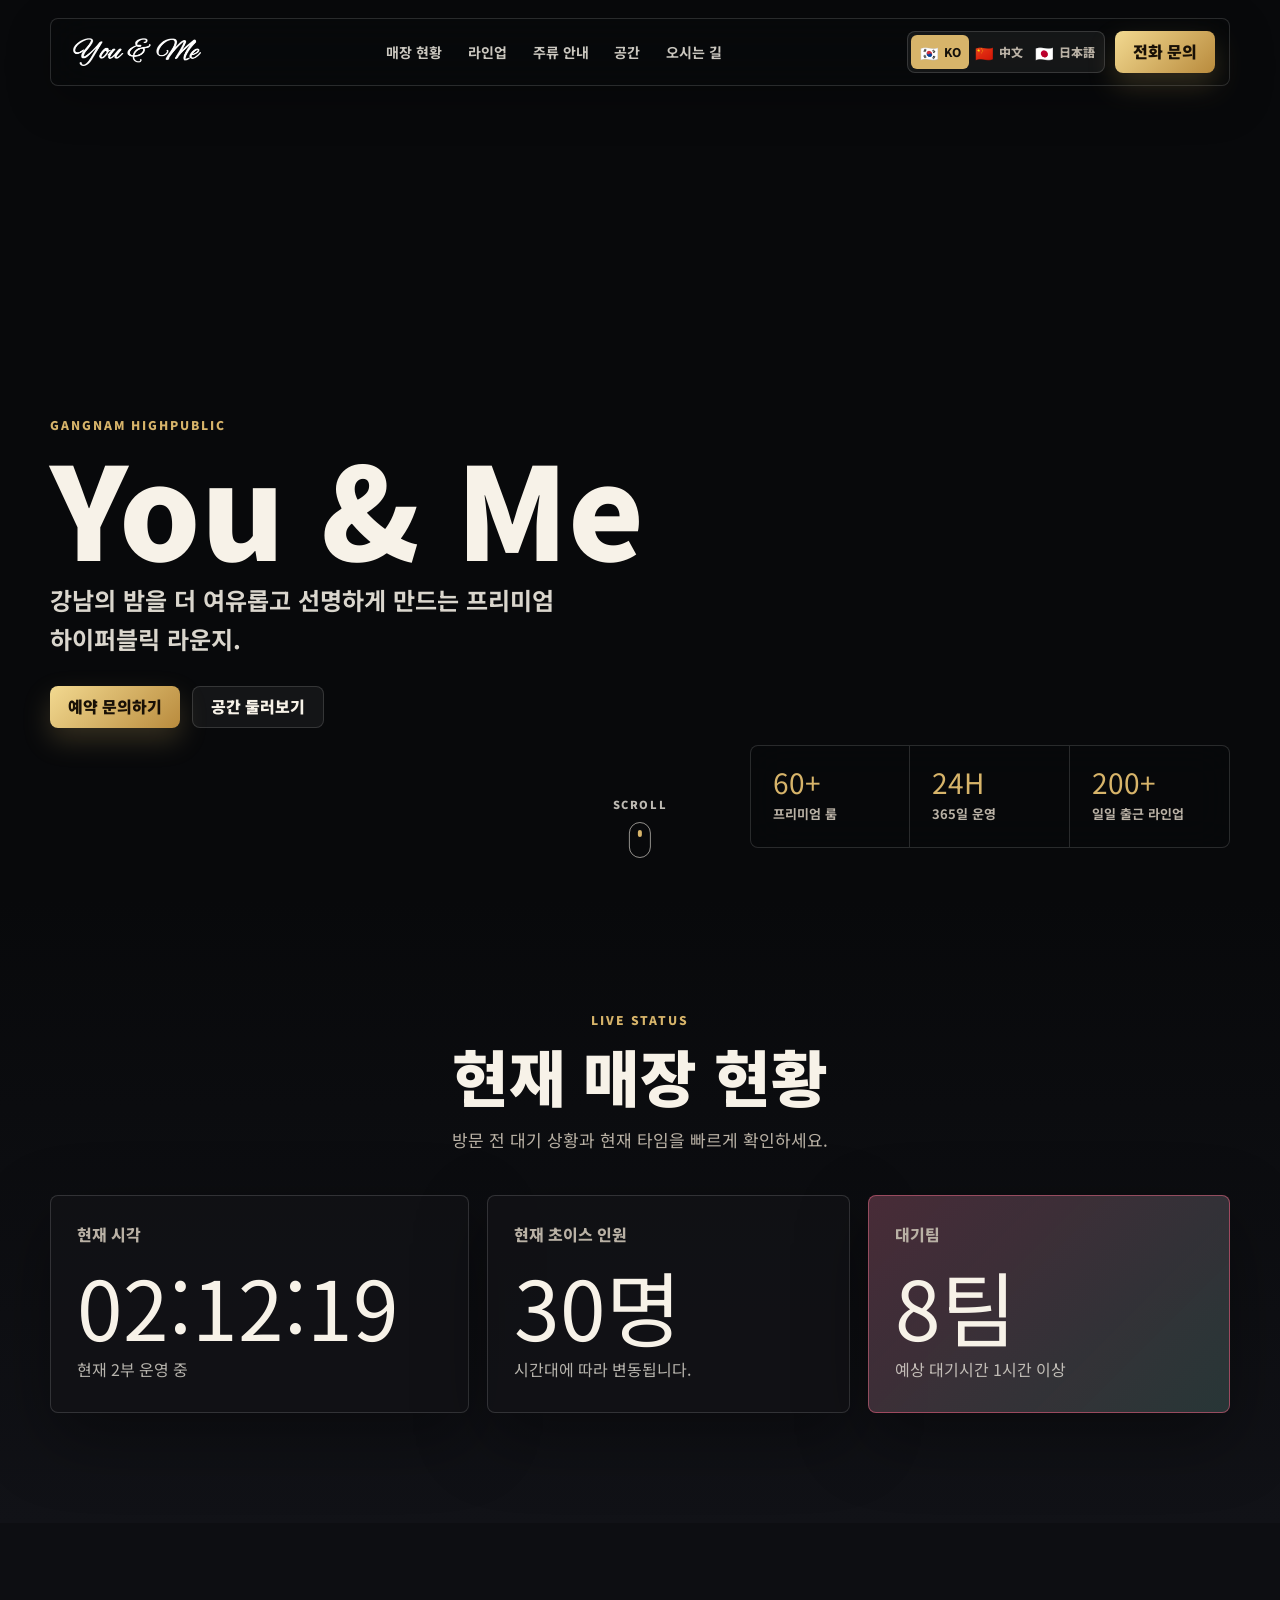
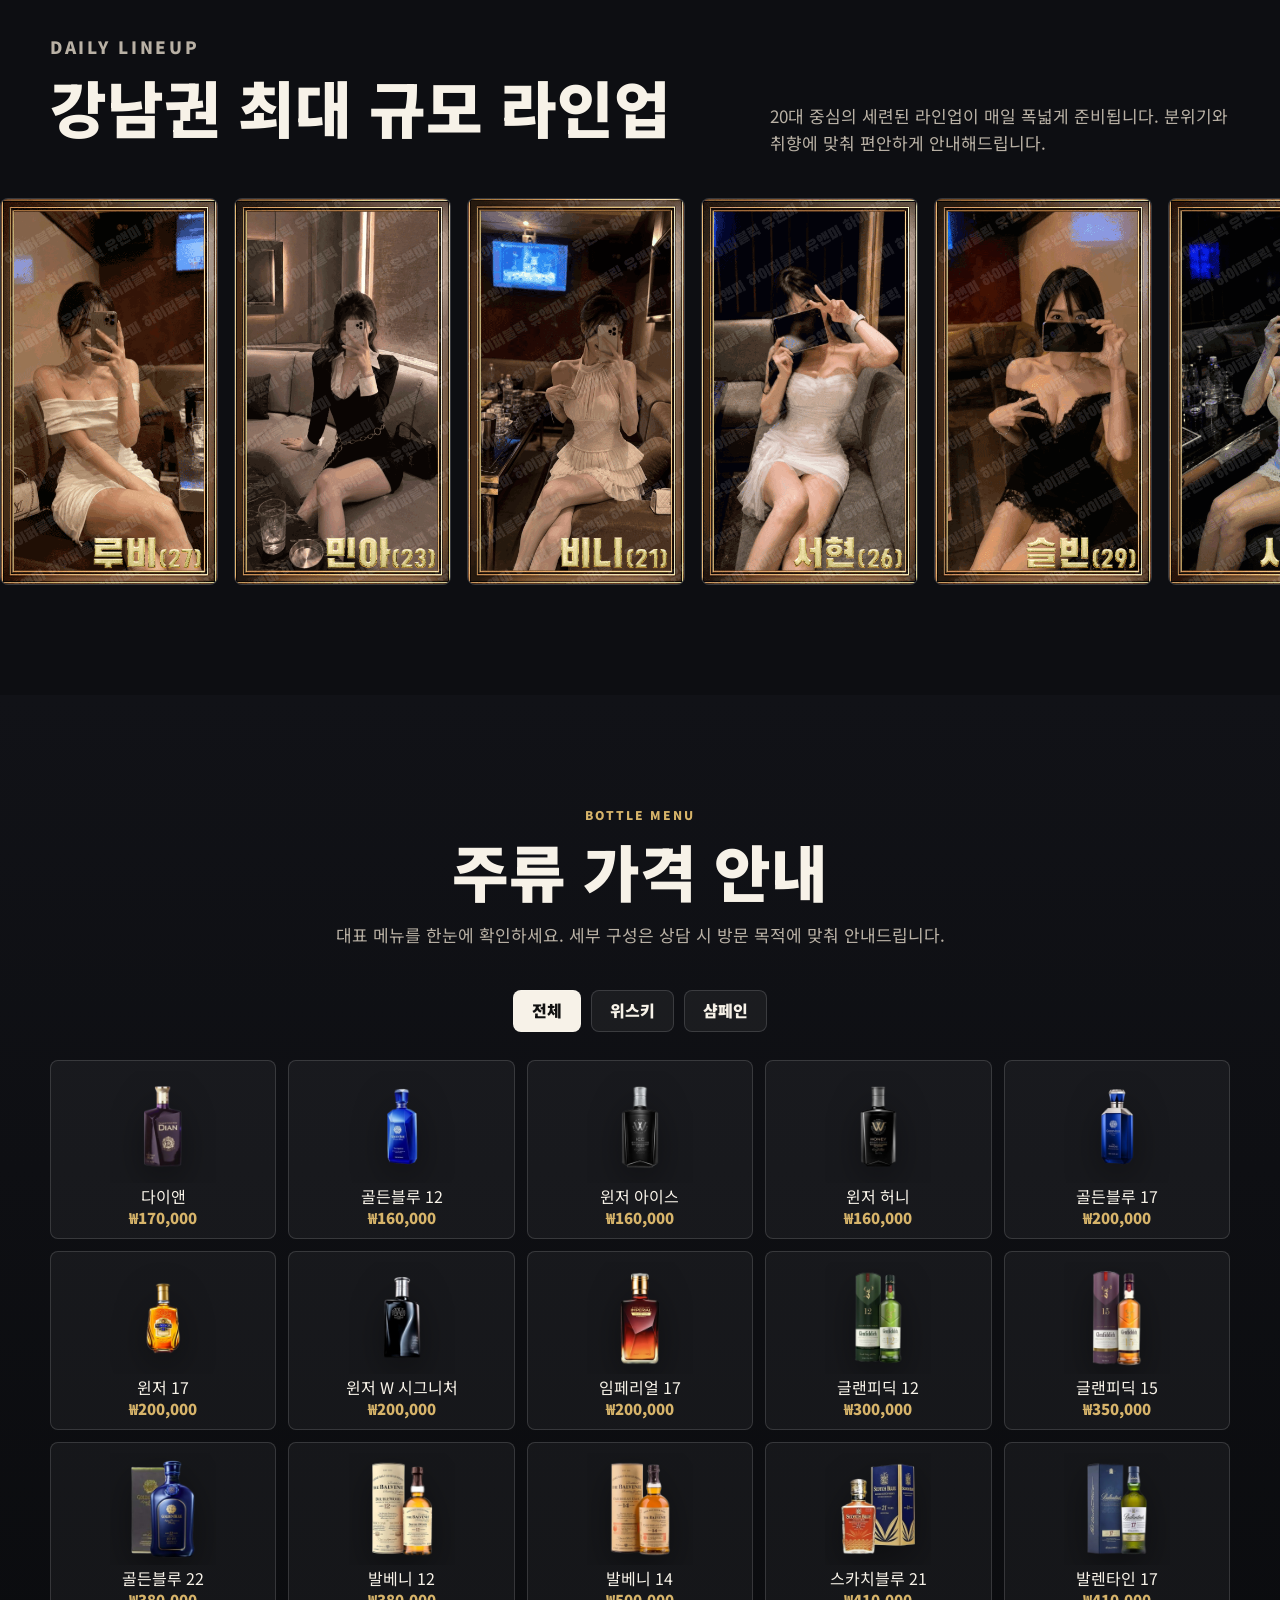
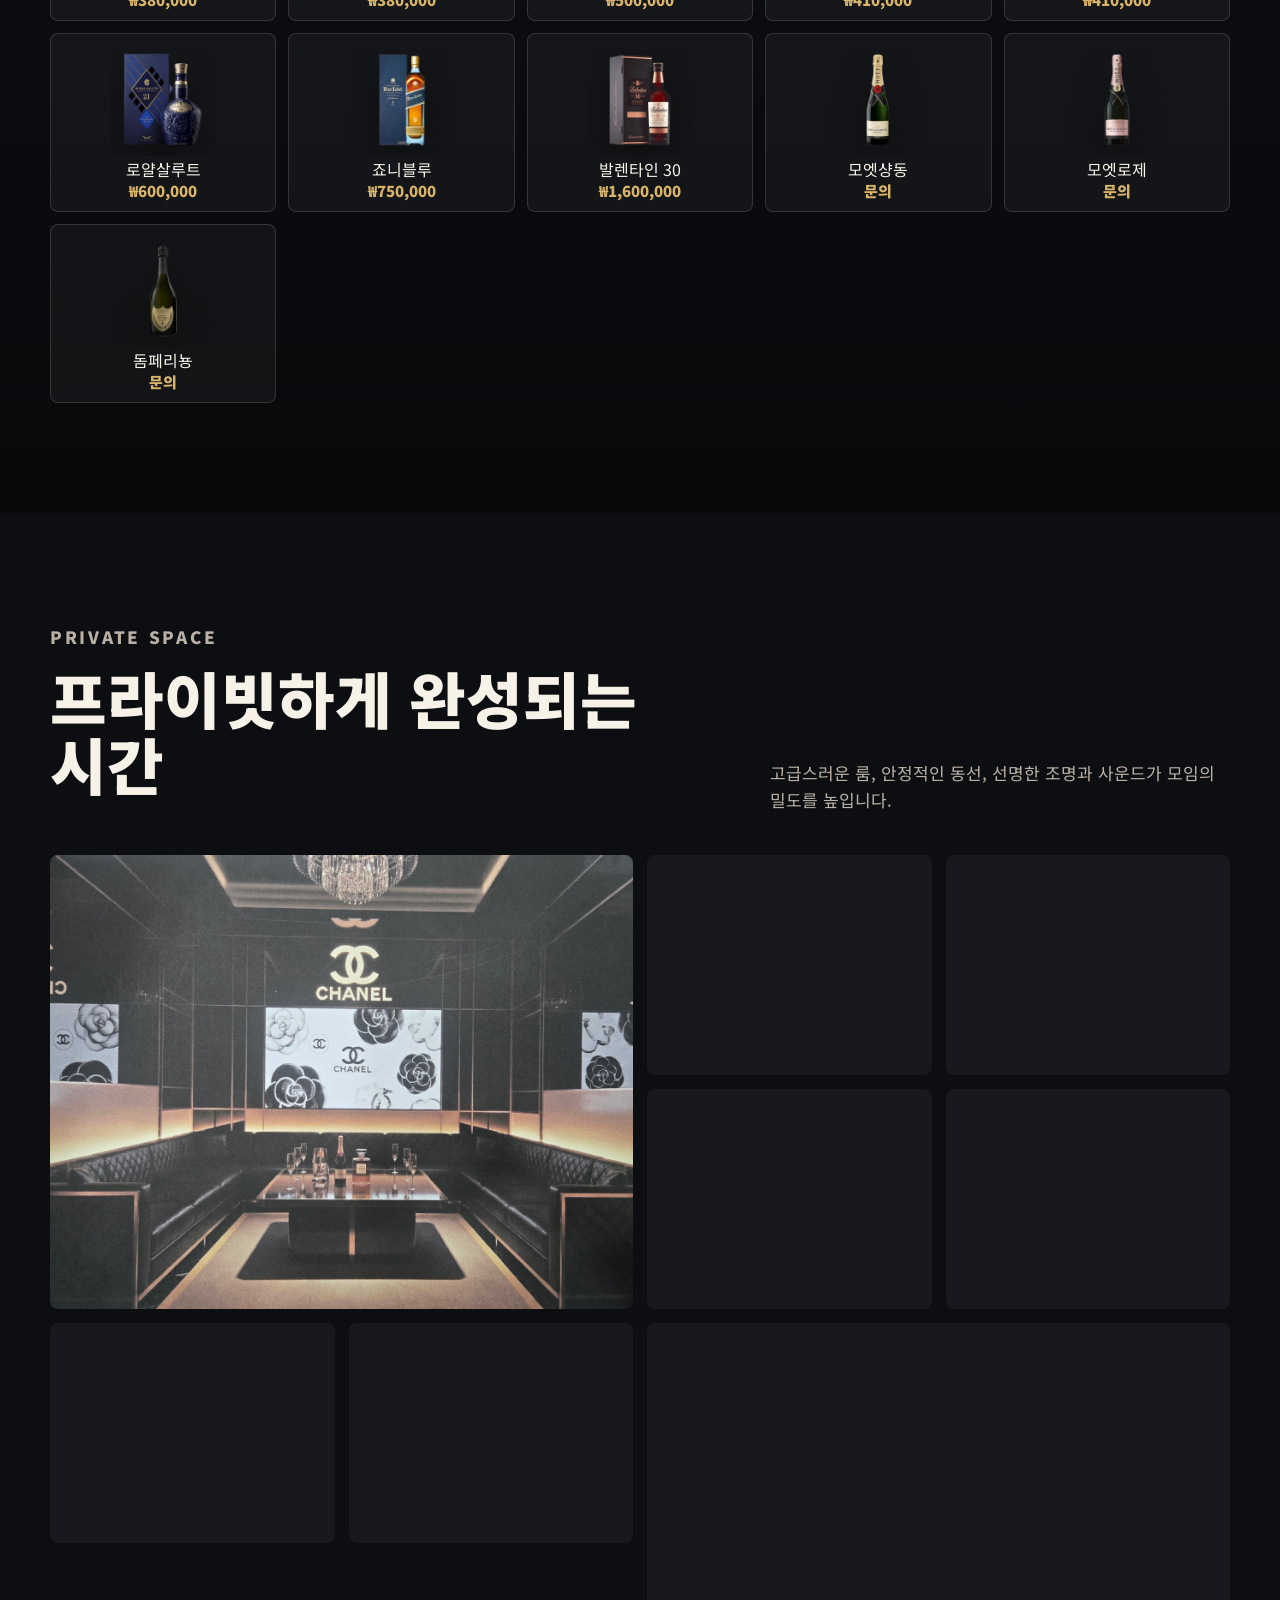
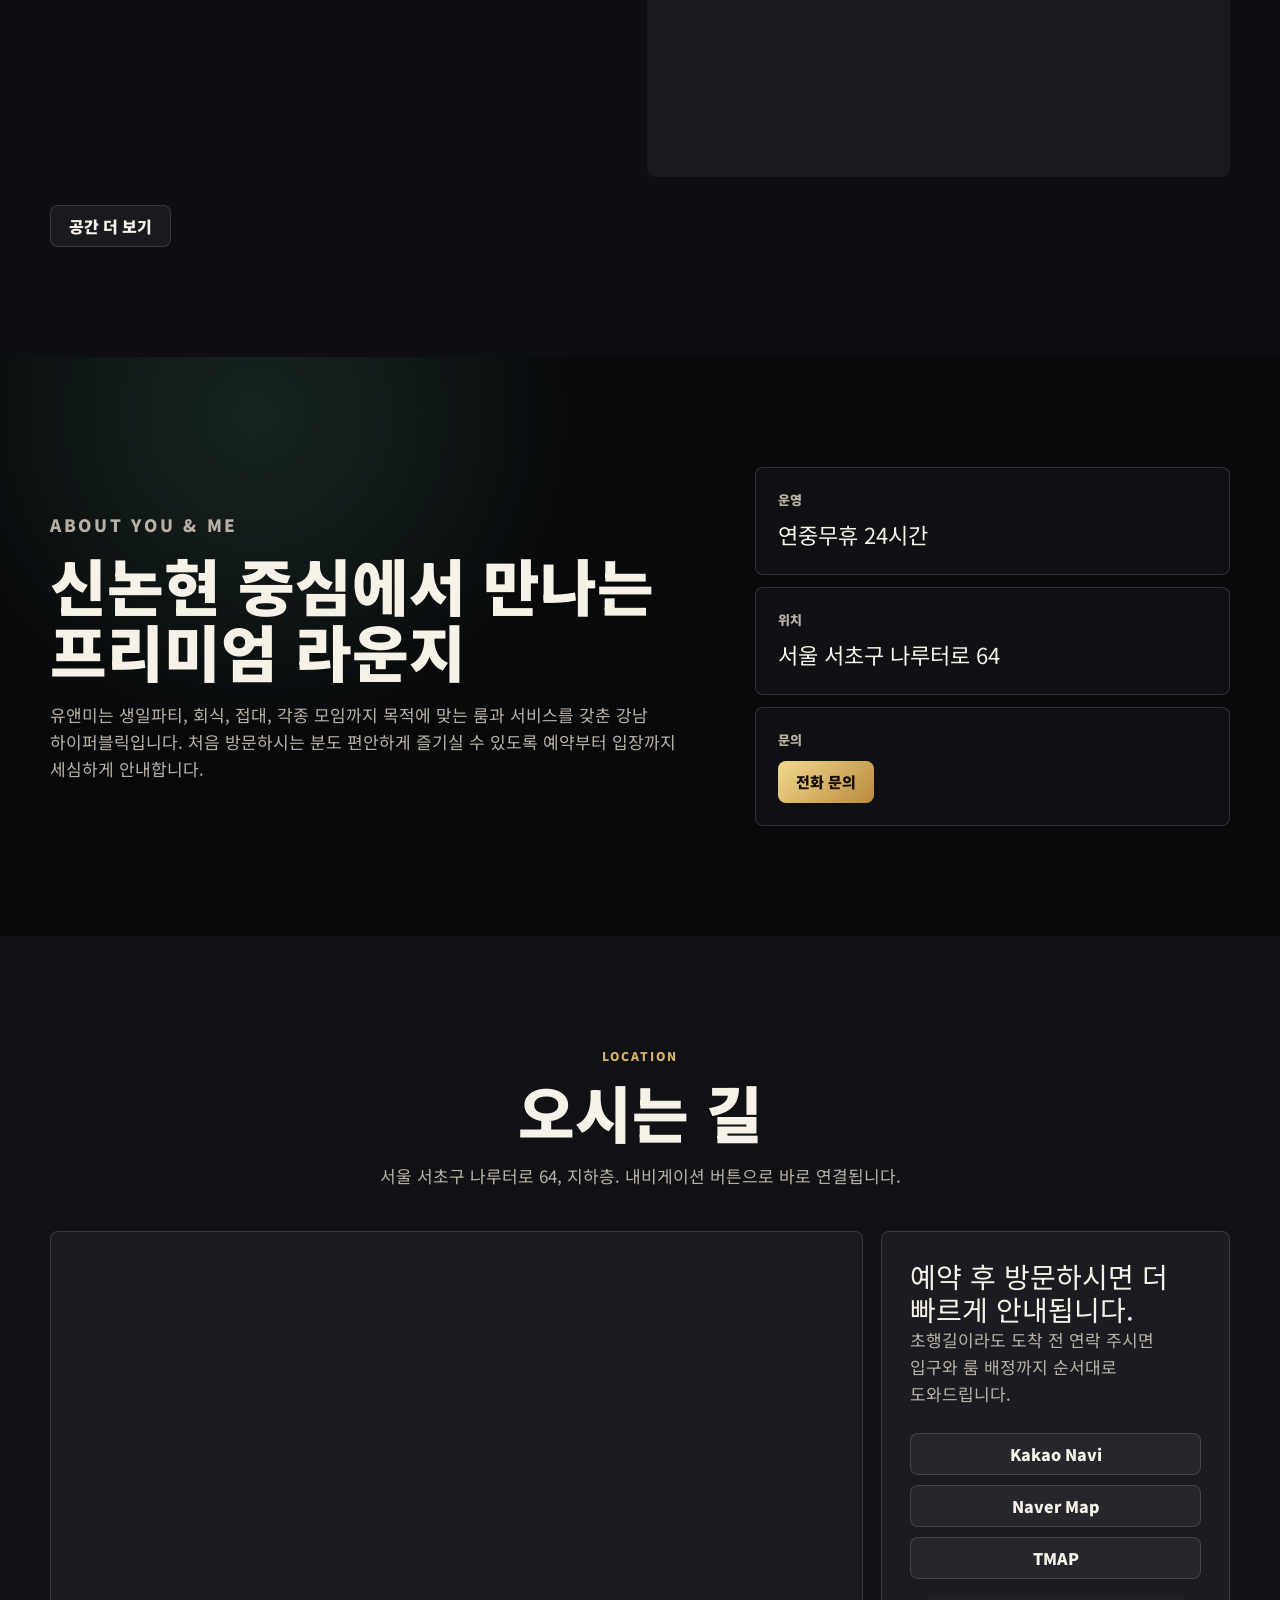
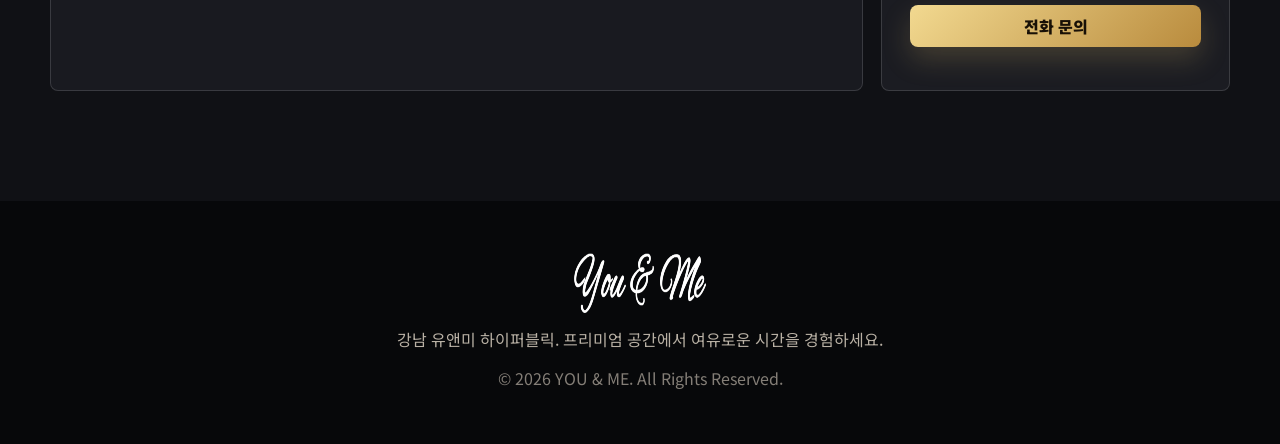
==== index.html @ aa91db61 "edit" ====
﻿<!DOCTYPE html>
<html lang="ko" data-default-lang="ko">
<head>
  <meta charset="UTF-8">
  <meta name="viewport" content="width=device-width, initial-scale=1.0">
  <title>강남 유앤미 하이퍼블릭 | You & Me Gangnam Highpublic</title>
  <meta name="description" content="강남 유앤미 하이퍼블릭 공식 랜딩페이지. 신논현 중심 프리미엄 룸, 실시간 매장 현황, 주류 가격, 위치와 예약 문의 정보를 확인하세요.">
  <meta name="keywords" content="강남 유앤미, 유앤미 하이퍼블릭, 강남 하이퍼블릭, 신논현 하이퍼블릭, 강남 룸, youandme, 강남, 하이퍼블릭, 디저트 하이퍼블릭, 퍼펙트 하이퍼블릭, 도파민 하이퍼블릭, 달리는 토끼, 달리는토끼, 도파민, 디저트, 퍼펙트, 사라있네, 엘리트, 엘리트 하이퍼블릭, 사라있네 하이퍼블릭, 달토 하이퍼블릭, 달리는 토끼 하이퍼블릭, 선릉 하이퍼블릭, 역삼 하이퍼블릭, 논현 하이퍼블릭, 대치 하이퍼블릭, 선정릉 하이퍼블릭, 하이퍼블릭, you and me, gangnam youandme, gangnam highpublic, gangnam karaoke, gangnam room salon, gangnam vip room, gangnam private room, gangnam nightlife, gangnam lounge, sinsa highpublic, sinnonyheon highpublic, nonhyeon highpublic, yeoksam highpublic, seolleung highpublic, 江南YOU&ME, 江南优安美, 江南高级KTV, 江南商务KTV, 江南VIP包厢, 江南夜总会, 江南高端会所, 江南夜生活, 新沙站KTV, 新论岘KTV, 驿三KTV, 论岘KTV, ユーアンドミー, 江南ハイパーブリック, 江南カラオケ, 江南ルームサロン, 江南高級ラウンジ, 江南VIPルーム, 江南個室カラオケ, 江南ナイトスポット, 新論峴ハイパーブリック, 新沙ハイパーブリック">
  <meta name="robots" content="index, follow, max-image-preview:large, max-snippet:-1, max-video-preview:-1">
  <meta name="author" content="YOU & ME">
  <meta name="theme-color" content="#08090b">
  <meta name="format-detection" content="telephone=yes">
  <link rel="canonical" href="https://highpublic.github.io/youandme/kr/">
  <link rel="alternate" hreflang="ko" href="https://highpublic.github.io/youandme/kr/">
  <link rel="alternate" hreflang="zh-CN" href="https://highpublic.github.io/youandme/cn/">
  <link rel="alternate" hreflang="ja" href="https://highpublic.github.io/youandme/jp/">
  <link rel="alternate" hreflang="x-default" href="https://highpublic.github.io/youandme/kr/">
  <meta property="og:type" content="website">
  <meta property="og:site_name" content="YOU & ME">
  <meta property="og:locale" content="ko_KR">
  <meta property="og:locale:alternate" content="zh_CN">
  <meta property="og:locale:alternate" content="ja_JP">
  <meta property="og:title" content="강남 유앤미 하이퍼블릭 | You & Me Gangnam Highpublic">
  <meta property="og:description" content="강남 중심 프리미엄 라운지. 실시간 매장 현황, 주류 가격, 공간 사진과 예약 문의 정보를 확인하세요.">
  <meta property="og:url" content="https://highpublic.github.io/youandme/kr/">
  <meta property="og:image" content="https://highpublic.github.io/youandme/assets/images/ogImage.png">
  <meta property="og:image:secure_url" content="https://highpublic.github.io/youandme/assets/images/ogImage.png">
  <meta property="og:image:type" content="image/png">
  <meta property="og:image:alt" content="강남 유앤미 하이퍼블릭 프리미엄 라운지 공간">
  <meta property="og:image:width" content="1200">
  <meta property="og:image:height" content="630">
  <meta name="twitter:card" content="summary_large_image">
  <meta name="twitter:title" content="강남 유앤미 하이퍼블릭 | You & Me Gangnam Highpublic">
  <meta name="twitter:description" content="강남 유앤미 하이퍼블릭의 매장 현황, 주류 가격, 공간 사진과 예약 정보를 확인하세요.">
  <meta name="twitter:image" content="https://highpublic.github.io/youandme/assets/images/ogImage.png">
  <script type="application/ld+json">
  {
    "@context": "https://schema.org",
    "@type": "LocalBusiness",
    "name": "YOU & ME Gangnam Highpublic",
    "alternateName": "강남 유앤미 하이퍼블릭",
    "image": "https://highpublic.github.io/youandme/assets/images/ogImage.png",
    "telephone": "+82-10-4201-1483",
    "address": {
      "@type": "PostalAddress",
      "streetAddress": "나루터로 64",
      "addressLocality": "서초구",
      "addressRegion": "서울",
      "addressCountry": "KR"
    },
    "openingHours": "Mo-Su 00:00-23:59",
    "priceRange": "₩₩₩"
  }
  </script>
  <link rel="preload" as="image" href="assets/images/optimized/bg0-1200.jpg" fetchpriority="high">
  <link rel="stylesheet" href="reset.css">
  <link rel="stylesheet" href="main.css">
  <link rel="icon" type="image/png" href="assets/images/favicon/favicon-96x96.png" sizes="96x96" />
  <link rel="icon" type="image/svg+xml" href="assets/images/favicon/favicon.svg" />
  <link rel="shortcut icon" href="assets/images/favicon/favicon.ico" />
  <link rel="apple-touch-icon" sizes="180x180" href="assets/images/favicon/apple-touch-icon.png" />
  <meta name="apple-mobile-web-app-title" content="You&Me" />
  <link rel="manifest" href="assets/images/favicon/site.webmanifest" />
  <script src="script.js?v=20260701-perf" defer></script>
</head>
<body>
  <header class="site-header" aria-label="Primary navigation">
    <a class="brand" href="#home" aria-label="You & Me home">
      <img src="assets/images/youandme.png" alt="You & Me" width="180" height="60">
    </a>
    <nav class="desktop-nav" aria-label="Main menu">
      <a href="#status" data-i18n="nav.status">매장 현황</a>
      <a href="#lineup" data-i18n="nav.lineup">라인업</a>
      <a href="#menu" data-i18n="nav.menu">주류 안내</a>
      <a href="#space" data-i18n="nav.space">공간</a>
      <a href="#location" data-i18n="nav.location">오시는 길</a>
    </nav>
    <div class="header-actions">
      <div class="language-switch" aria-label="Language switcher">
        <button type="button" class="lang-btn active" data-lang="ko"><span class="flag" aria-hidden="true">🇰🇷</span><span>KO</span></button>
        <button type="button" class="lang-btn" data-lang="zh"><span class="flag" aria-hidden="true">🇨🇳</span><span>中文</span></button>
        <button type="button" class="lang-btn" data-lang="ja"><span class="flag" aria-hidden="true">🇯🇵</span><span>日本語</span></button>
      </div>
      <a class="header-call" href="tel:010-4201-1483" data-i18n="common.call">전화 문의</a>
    </div>
  </header>

  <main id="home">
    <section class="hero" aria-label="You and Me introduction">
      <div class="hero-media" aria-hidden="true">
        <span style="background-image:url('assets/images/optimized/bg0-1200.jpg')"></span>
        <span style="background-image:url('assets/images/optimized/bg1-1200.jpg')"></span>
        <span style="background-image:url('assets/images/optimized/bg2-1200.jpg')"></span>
        <span style="background-image:url('assets/images/optimized/bg3-1200.jpg')"></span>
      </div>
      <div class="hero-content">
        <p class="eyebrow" data-i18n="hero.eyebrow">Gangnam Highpublic</p>
        <h1>You & Me</h1>
        <p class="hero-copy" data-i18n="hero.copy">강남의 밤을 더 여유롭고 선명하게 만드는 프리미엄 하이퍼블릭 라운지.</p>
        <div class="hero-actions">
          <a class="primary-btn" href="tel:010-4201-1483" data-i18n="hero.cta">예약 문의하기</a>
          <a class="secondary-btn" href="#space" data-i18n="hero.gallery">공간 둘러보기</a>
        </div>
      </div>
      <a class="scroll-cue" href="#status" aria-label="Scroll down"><span data-i18n="hero.scroll">Scroll</span><i aria-hidden="true"></i></a>
      <div class="hero-panel" aria-label="Highlights">
        <div>
          <strong data-count="60">60+</strong>
          <span data-i18n="hero.rooms">프리미엄 룸</span>
        </div>
        <div>
          <strong>24H</strong>
          <span data-i18n="hero.open">365일 운영</span>
        </div>
        <div>
          <strong>200+</strong>
          <span data-i18n="hero.cast">일일 출근 라인업</span>
        </div>
      </div>
    </section>

    <section id="status" class="status-section section-pad">
      <div class="section-head">
        <p class="eyebrow" data-i18n="status.eyebrow">Live Status</p>
        <h2 data-i18n="status.title">현재 매장 현황</h2>
        <p data-i18n="status.desc">방문 전 대기 상황과 현재 타임을 빠르게 확인하세요.</p>
      </div>
      <div class="status-board">
        <article class="status-card time-card">
          <span data-i18n="status.time">현재 시각</span>
          <strong id="currentTime">00:00:00</strong>
          <p id="currentSession">현재 0부 운영 중</p>
        </article>
        <article class="status-card">
          <span data-i18n="status.staff">현재 초이스 인원</span>
          <strong id="currentCount">--명</strong>
          <p data-i18n="status.staffNote">시간대에 따라 변동됩니다.</p>
        </article>
        <article class="status-card accent-card">
          <span id="statusLabel">잔여 룸</span>
          <strong id="statusValue">--</strong>
          <p id="waitTime">즉시 상담 가능</p>
        </article>
      </div>
    </section>

    <section id="lineup" class="lineup-section section-pad">
      <div class="split-head">
        <div>
          <p class="eyebrow" data-i18n="lineup.eyebrow">Daily Lineup</p>
          <h2 data-i18n="lineup.title">강남권 최대 규모 라인업</h2>
        </div>
        <p data-i18n="lineup.desc">20대 중심의 세련된 라인업이 매일 폭넓게 준비됩니다. 분위기와 취향에 맞춰 편안하게 안내해드립니다.</p>
      </div>
      <div class="lineup-marquee" id="lineupMarquee" aria-label="Lineup image carousel"></div>
    </section>

    <section id="menu" class="menu-section section-pad">
      <div class="section-head">
        <p class="eyebrow" data-i18n="menu.eyebrow">Bottle Menu</p>
        <h2 data-i18n="menu.title">주류 가격 안내</h2>
        <p data-i18n="menu.desc">대표 메뉴를 한눈에 확인하세요. 세부 구성은 상담 시 방문 목적에 맞춰 안내드립니다.</p>
      </div>
      <div class="menu-toolbar">
        <button type="button" class="filter-btn active" data-filter="all" data-i18n="menu.all">전체</button>
        <button type="button" class="filter-btn" data-filter="whisky" data-i18n="menu.whisky">위스키</button>
        <button type="button" class="filter-btn" data-filter="champagne" data-i18n="menu.champagne">샴페인</button>
      </div>
      <div class="bottle-grid" id="bottleGrid"></div>
    </section>

    <section id="space" class="space-section section-pad">
      <div class="split-head">
        <div>
          <p class="eyebrow" data-i18n="space.eyebrow">Private Space</p>
          <h2 data-i18n="space.title">프라이빗하게 완성되는 시간</h2>
        </div>
        <p data-i18n="space.desc">고급스러운 룸, 안정적인 동선, 선명한 조명과 사운드가 모임의 밀도를 높입니다.</p>
      </div>
      <div class="space-gallery" id="spaceGallery"></div>
      <button type="button" class="more-btn" id="galleryToggle" data-i18n="space.more">공간 더 보기</button>
    </section>

    <section class="about-section section-pad">
      <div class="about-copy">
        <p class="eyebrow" data-i18n="about.eyebrow">About You & Me</p>
        <h2 data-i18n="about.title">신논현 중심에서 만나는 프리미엄 라운지</h2>
        <p data-i18n="about.body">유앤미는 생일파티, 회식, 접대, 각종 모임까지 목적에 맞는 룸과 서비스를 갖춘 강남 하이퍼블릭입니다. 처음 방문하시는 분도 편안하게 즐기실 수 있도록 예약부터 입장까지 세심하게 안내합니다.</p>
      </div>
      <div class="about-facts">
        <div><span data-i18n="about.fact1Label">운영</span><strong data-i18n="about.fact1">연중무휴 24시간</strong></div>
        <div><span data-i18n="about.fact2Label">위치</span><strong data-i18n="about.fact2">서울 서초구 나루터로 64</strong></div>
        <div><span data-i18n="about.fact3Label">문의</span><a class="about-call-btn" href="tel:010-4201-1483" data-i18n="common.call">전화 문의</a></div>
      </div>
    </section>

    <section id="location" class="location-section section-pad">
      <div class="section-head">
        <p class="eyebrow" data-i18n="location.eyebrow">Location</p>
        <h2 data-i18n="location.title">오시는 길</h2>
        <p data-i18n="location.desc">서울 서초구 나루터로 64, 지하층. 내비게이션 버튼으로 바로 연결됩니다.</p>
      </div>
      <div class="location-layout">
        <div class="map-card">
          <div id="daumRoughmapContainer1772563509501" class="root_daum_roughmap root_daum_roughmap_landing"></div>
        </div>
        <div class="visit-card">
          <h3 data-i18n="location.visitTitle">예약 후 방문하시면 더 빠르게 안내됩니다.</h3>
          <p data-i18n="location.visitBody">초행길이라도 도착 전 연락 주시면 입구와 룸 배정까지 순서대로 도와드립니다.</p>
          <div class="nav-buttons">
            <a href="https://kko.kakao.com/8rZOKr7J5F" target="_blank" rel="noopener">Kakao Navi</a>
            <a href="https://naver.me/xKto8mbX" target="_blank" rel="noopener">Naver Map</a>
            <a href="https://tmap.life/173b7bdc" target="_blank" rel="noopener">TMAP</a>
          </div>
          <a class="primary-btn full" href="tel:010-4201-1483" data-i18n="common.call">전화 문의</a>
        </div>
      </div>
    </section>
  </main>

  <footer class="footer">
    <img src="assets/images/youandme.png" alt="You & Me" width="180" height="60">
    <p data-i18n="footer.copy">강남 유앤미 하이퍼블릭. 프리미엄 공간에서 여유로운 시간을 경험하세요.</p>
    <small>© 2026 YOU & ME. All Rights Reserved.</small>
  </footer>

  <div class="image-modal" id="imageModal" aria-hidden="true" role="dialog" aria-label="Image preview">
    <button type="button" class="modal-close" id="modalClose" aria-label="Close">×</button>
    <button type="button" class="modal-nav prev" id="modalPrev" aria-label="Previous image">‹</button>
    <img id="modalImage" src="" alt="">
    <button type="button" class="modal-nav next" id="modalNext" aria-label="Next image">›</button>
  </div>
</body>
</html>
---- main.css ----
﻿@import url('https://fonts.googleapis.com/css2?family=Noto+Sans+KR:wght@400;500;700;900&display=swap');

:root {
  color-scheme: dark;
  --bg: #08090b;
  --panel: rgba(18, 19, 23, 0.78);
  --panel-strong: rgba(29, 30, 36, 0.92);
  --text: #f7f2e8;
  --muted: #b9b1a5;
  --line: rgba(255, 255, 255, 0.14);
  --gold: #d7b46a;
  --rose: #d95e7b;
  --green: #75d3b4;
  --blue: #82a8ff;
  --shadow: 0 24px 70px rgba(0, 0, 0, 0.36);
}

* { box-sizing: border-box; }
html { scroll-behavior: smooth; }
body {
  margin: 0;
  min-width: 320px;
  overflow-x: hidden;
  background: var(--bg);
  color: var(--text);
  font-family: 'Noto Sans KR', system-ui, -apple-system, BlinkMacSystemFont, 'Segoe UI', sans-serif;
  line-height: 1.6;
  word-break: keep-all;
  overflow-wrap: anywhere;
}
body.modal-open { overflow: hidden; }
a { color: inherit; text-decoration: none; }
button { font: inherit; }
img { max-width: 100%; display: block; }

.site-header {
  position: fixed;
  top: 18px;
  left: 50%;
  z-index: 50;
  width: min(1180px, calc(100% - 32px));
  min-height: 68px;
  transform: translateX(-50%);
  display: grid;
  grid-template-columns: auto minmax(0, 1fr) auto;
  gap: 20px;
  align-items: center;
  padding: 12px 14px 12px 22px;
  border: 1px solid var(--line);
  border-radius: 8px;
  background: rgba(8, 9, 11, 0.72);
  backdrop-filter: blur(22px);
  box-shadow: 0 14px 44px rgba(0, 0, 0, 0.28);
}
.brand img { width: 128px; height: auto; }
.desktop-nav {
  display: flex;
  justify-content: center;
  gap: clamp(14px, 2vw, 32px);
  color: rgba(247, 242, 232, 0.82);
  font-size: 14px;
  font-weight: 700;
}
.desktop-nav a { transition: color 180ms ease; white-space: nowrap; }
.desktop-nav a:hover { color: var(--gold); }
.header-actions { display: flex; align-items: center; gap: 10px; min-width: 0; }
.language-switch {
  display: flex;
  align-items: center;
  padding: 3px;
  border: 1px solid var(--line);
  border-radius: 8px;
  background: rgba(255, 255, 255, 0.06);
}
.lang-btn {
  min-width: 58px;
  height: 34px;
  display: inline-flex;
  align-items: center;
  justify-content: center;
  gap: 5px;
  border: 0;
  border-radius: 6px;
  background: transparent;
  color: var(--muted);
  cursor: pointer;
  font-size: 12px;
  font-weight: 800;
}
.lang-btn.active { background: var(--gold); color: #14100a; }
.lang-btn .flag { font-size: 15px; line-height: 1; }
.header-call,
.primary-btn,
.secondary-btn,
.more-btn,
.nav-buttons a,
.filter-btn {
  min-height: 42px;
  display: inline-flex;
  align-items: center;
  justify-content: center;
  border-radius: 8px;
  font-weight: 900;
  white-space: nowrap;
}
.header-call,
.primary-btn {
  padding: 0 18px;
  background: linear-gradient(135deg, #f2d990, #b98b3d);
  color: #181006;
  box-shadow: 0 12px 28px rgba(215, 180, 106, 0.22);
}
.secondary-btn,
.more-btn,
.nav-buttons a,
.filter-btn {
  padding: 0 18px;
  border: 1px solid var(--line);
  background: rgba(255, 255, 255, 0.05);
  color: var(--text);
}

.hero {
  position: relative;
  min-height: 100vh;
  display: grid;
  align-items: end;
  padding: 140px max(24px, calc((100vw - 1180px) / 2)) 52px;
  overflow: hidden;
}
.hero::after {
  content: '';
  position: absolute;
  inset: 0;
  background: linear-gradient(90deg, rgba(8, 9, 11, 0.88), rgba(8, 9, 11, 0.42) 52%, rgba(8, 9, 11, 0.68)), linear-gradient(0deg, var(--bg), rgba(8, 9, 11, 0) 38%);
  z-index: 1;
}
.hero-media,
.hero-media span {
  position: absolute;
  inset: 0;
}
.hero-media span {
  background-size: cover;
  background-position: center;
  opacity: 0;
  animation: heroFade 24s infinite;
  transform: scale(1.04);
}
.hero-media span:nth-child(2) { animation-delay: 6s; }
.hero-media span:nth-child(3) { animation-delay: 12s; }
.hero-media span:nth-child(4) { animation-delay: 18s; }
@keyframes heroFade {
  0%, 100% { opacity: 0; transform: scale(1.04); }
  8%, 25% { opacity: 1; transform: scale(1); }
  34% { opacity: 0; transform: scale(1.02); }
}
.hero-content {
  position: relative;
  z-index: 2;
  width: min(760px, 100%);
  padding-bottom: 120px;
}
.eyebrow {
  margin: 0 0 14px;
  color: var(--gold);
  font-size: 12px;
  font-weight: 900;
  letter-spacing: 0.16em;
  text-transform: uppercase;
}
h1, h2, h3, p { margin-top: 0; }
h1 {
  margin-bottom: 18px;
  font-size: clamp(56px, 10vw, 142px);
  line-height: 0.9;
  font-weight: 900;
  letter-spacing: 0;
}
h2 {
  margin-bottom: 16px;
  font-size: clamp(32px, 4.8vw, 64px);
  line-height: 1.08;
  font-weight: 900;
  letter-spacing: 0;
}
.hero-copy {
  width: min(620px, 100%);
  margin-bottom: 28px;
  color: rgba(247, 242, 232, 0.88);
  font-size: clamp(18px, 2vw, 24px);
  font-weight: 700;
}
.hero-actions { display: flex; flex-wrap: wrap; gap: 12px; }
.hero-panel {
  position: absolute;
  right: max(24px, calc((100vw - 1180px) / 2));
  bottom: 52px;
  z-index: 2;
  width: min(480px, calc(100% - 48px));
  display: grid;
  grid-template-columns: repeat(3, 1fr);
  border: 1px solid var(--line);
  border-radius: 8px;
  background: rgba(8, 9, 11, 0.58);
  backdrop-filter: blur(18px);
}
.hero-panel div { padding: 22px; border-right: 1px solid var(--line); }
.hero-panel div:last-child { border-right: 0; }
.hero-panel strong { display: block; color: var(--gold); font-size: 28px; line-height: 1; }
.hero-panel span { display: block; margin-top: 8px; color: var(--muted); font-size: 13px; font-weight: 700; }
.scroll-cue {
  position: absolute;
  left: 50%;
  bottom: 42px;
  z-index: 3;
  display: inline-grid;
  justify-items: center;
  gap: 8px;
  transform: translateX(-50%);
  color: rgba(247, 242, 232, 0.76);
  font-size: 11px;
  font-weight: 900;
  letter-spacing: 0.14em;
  text-transform: uppercase;
  animation: scrollCueFloat 1.8s ease-in-out infinite;
}
.scroll-cue i {
  width: 22px;
  height: 36px;
  border: 1px solid rgba(247, 242, 232, 0.58);
  border-radius: 999px;
  position: relative;
}
.scroll-cue i::after {
  content: '';
  position: absolute;
  top: 7px;
  left: 50%;
  width: 4px;
  height: 7px;
  border-radius: 999px;
  background: var(--gold);
  transform: translateX(-50%);
  animation: scrollWheel 1.8s ease-in-out infinite;
}
@keyframes scrollCueFloat {
  0%, 100% { transform: translate(-50%, 0); opacity: 0.72; }
  50% { transform: translate(-50%, 8px); opacity: 1; }
}
@keyframes scrollWheel {
  0% { transform: translate(-50%, 0); opacity: 0; }
  30% { opacity: 1; }
  100% { transform: translate(-50%, 14px); opacity: 0; }
}

.section-pad { padding: 110px max(24px, calc((100vw - 1180px) / 2)); }
.section-head { width: min(720px, 100%); margin: 0 auto 42px; text-align: center; }
.section-head p:not(.eyebrow), .split-head p, .about-copy p, .visit-card p { color: var(--muted); font-size: 17px; }
.split-head {
  display: grid;
  grid-template-columns: minmax(0, 0.95fr) minmax(280px, 0.65fr);
  gap: 48px;
  align-items: end;
  margin-bottom: 42px;
}

.status-section { background: linear-gradient(180deg, #08090b, #111217); }
.status-board {
  display: grid;
  grid-template-columns: 1.1fr 0.95fr 0.95fr;
  gap: 18px;
}
.status-card {
  min-height: 218px;
  padding: 26px;
  border: 1px solid var(--line);
  border-radius: 8px;
  background: var(--panel);
  box-shadow: var(--shadow);
}
.status-card span { display: block; color: var(--muted); font-weight: 800; }
.status-card strong { display: block; margin: 18px 0 10px; font-size: clamp(42px, 7vw, 82px); line-height: 1; }
.status-card p { margin-bottom: 0; color: rgba(247, 242, 232, 0.72); }
.time-card strong { font-variant-numeric: tabular-nums; }
.accent-card { background: linear-gradient(135deg, rgba(217, 94, 123, 0.24), rgba(117, 211, 180, 0.14)), var(--panel-strong); }
.accent-card.waiting { border-color: rgba(217, 94, 123, 0.6); }

.lineup-section, .space-section { background: #0d0e12; overflow: hidden; }
.lineup-marquee {
  display: flex;
  width: max-content;
  margin-left: calc(50% - 50vw);
  animation: marquee 58s linear infinite;
  will-change: transform;
}

.lineup-set {
  display: flex;
  flex: 0 0 auto;
  gap: 16px;
  padding-right: 16px;
}
.lineup-shot {
  width: clamp(170px, 17vw, 250px);
  aspect-ratio: 9 / 16;
  overflow: hidden;
  border-radius: 8px;
  border: 1px solid var(--line);
  background: #17181d;
}
.lineup-shot img { width: 100%; height: 100%; object-fit: cover; object-position: center top; }

@keyframes marquee { from { transform: translateX(0); } to { transform: translateX(-50%); } }

.menu-section { background: linear-gradient(180deg, #111217, #08090b); }
.menu-toolbar {
  display: flex;
  justify-content: center;
  gap: 10px;
  margin-bottom: 28px;
}
.filter-btn { cursor: pointer; }
.filter-btn.active { background: var(--text); color: #111; }
.bottle-grid {
  display: grid;
  grid-template-columns: repeat(5, minmax(0, 1fr));
  gap: 12px;
}
.bottle-card {
  min-height: 0;
  display: grid;
  grid-template-rows: 112px auto;
  gap: 4px;
  padding: 10px 10px 12px;
  align-items: center;
  justify-items: center;
  text-align: center;
  overflow: hidden;
  border: 1px solid var(--line);
  border-radius: 8px;
  background: rgba(255, 255, 255, 0.045);
}
.bottle-image {
  height: 112px;
  min-width: 0;
  overflow: hidden;
  display: grid;
  place-items: center;
}
.bottle-image img { max-width: 100%; max-height: 106px; width: auto; height: auto; object-fit: contain; filter: drop-shadow(0 12px 18px rgba(0,0,0,0.38)); }
.bottle-info { position: relative; z-index: 2; min-width: 0; align-self: start; padding-top: 0; margin-top: 0; text-align: center; }
.bottle-card h3 { min-height: 0; margin-bottom: 3px; font-size: 16px; line-height: 1.18; white-space: normal; word-break: keep-all; overflow-wrap: normal; }
.bottle-card p { margin: 0; color: var(--gold); font-size: 15px; font-weight: 900; line-height: 1.15; }

.space-gallery {
  display: grid;
  grid-template-columns: repeat(4, minmax(0, 1fr));
  grid-auto-rows: 220px;
  gap: 14px;
}
.space-item {
  overflow: hidden;
  border: 0;
  border-radius: 8px;
  background: #18191f;
  padding: 0;
  cursor: pointer;
}
.space-item:nth-child(1), .space-item:nth-child(8) { grid-column: span 2; grid-row: span 2; }
.space-item.hidden { display: none; }
.space-item img { width: 100%; height: 100%; object-fit: cover; transition: transform 260ms ease, opacity 260ms ease; }
.space-item:hover img { transform: scale(1.04); opacity: 0.88; }
.more-btn { margin: 28px auto 0; cursor: pointer; }

.about-section {
  display: grid;
  grid-template-columns: minmax(0, 0.9fr) minmax(280px, 0.65fr);
  gap: 48px;
  align-items: center;
  background: radial-gradient(circle at 20% 10%, rgba(117, 211, 180, 0.14), transparent 28%), #08090b;
}
.about-facts { display: grid; gap: 12px; }
.about-facts div {
  padding: 22px;
  border: 1px solid var(--line);
  border-radius: 8px;
  background: var(--panel);
}
.about-facts span { display: block; color: var(--muted); font-size: 13px; font-weight: 900; }
.about-facts strong { display: block; margin-top: 6px; font-size: 22px; }
.about-call-btn { min-height: 42px; margin-top: 10px; padding: 0 18px; display: inline-flex; align-items: center; justify-content: center; border-radius: 8px; background: linear-gradient(135deg, #f2d990, #b98b3d); color: #181006; font-size: 15px; font-weight: 900; }

.location-section { background: #101115; }
.location-layout {
  display: grid;
  grid-template-columns: minmax(0, 1.4fr) minmax(300px, 0.6fr);
  gap: 18px;
}
.map-card {
  height: 460px;
  min-height: 460px;
  overflow: hidden;
  border: 1px solid var(--line);
  border-radius: 8px;
  background: #191a20;
}
.root_daum_roughmap { width: 100% !important; height: 100% !important; }
.map-card .root_daum_roughmap_landing,
.map-card .wrap_map,
.map-card .map { width: 100% !important; }
.map-card .root_daum_roughmap_landing { display: block !important; position: relative; }
.map-card .wrap_map { height: 100% !important; min-height: 100%; }
.map-card .map { height: 100% !important; min-height: 100%; }
.map-card .cont { display: none !important; }
.map-card .wrap_controllers { display: block !important; width: auto !important; height: auto !important; }
.map-card .wrap_btn_zoom { right: 16px !important; }
.map-card .wrap_btn_zoom button,
.map-card .wrap_btn_zoom a { box-sizing: content-box; min-width: 0; min-height: 0; border-radius: 0; }
.visit-card {
  padding: 28px;
  border: 1px solid var(--line);
  border-radius: 8px;
  background: var(--panel-strong);
}
.visit-card h3 { font-size: 28px; line-height: 1.18; }
.nav-buttons { display: grid; gap: 10px; margin: 26px 0; }
.full { width: 100%; }

.footer {
  display: grid;
  justify-items: center;
  gap: 14px;
  padding: 52px 24px;
  text-align: center;
  background: #07080a;
  color: var(--muted);
}
.footer img { width: 132px; }
.footer p { max-width: 560px; margin-bottom: 0; }
.footer small { color: rgba(185, 177, 165, 0.7); }

.image-modal {
  position: fixed;
  inset: 0;
  z-index: 100;
  display: none;
  align-items: center;
  justify-content: center;
  padding: 56px;
  background: rgba(0, 0, 0, 0.88);
}
.image-modal.open { display: flex; }
.image-modal img { max-width: min(1100px, 100%); max-height: 82vh; border-radius: 8px; box-shadow: var(--shadow); }
.modal-close, .modal-nav {
  position: absolute;
  border: 1px solid var(--line);
  border-radius: 8px;
  background: rgba(255, 255, 255, 0.08);
  color: var(--text);
  cursor: pointer;
}
.modal-close { top: 22px; right: 22px; width: 48px; height: 48px; font-size: 32px; line-height: 1; }
.modal-nav { top: 50%; width: 48px; height: 72px; transform: translateY(-50%); font-size: 44px; }
.modal-nav.prev { left: 22px; }
.modal-nav.next { right: 22px; }

@media (max-width: 980px) {
  .site-header { grid-template-columns: 1fr; gap: 10px; top: 10px; padding: 12px; max-height: calc(100vh - 20px); overflow: auto; }
  .brand { justify-self: center; }
  .desktop-nav { order: 3; overflow-x: auto; justify-content: center; width: 100%; padding-bottom: 4px; scrollbar-width: none; }
  .desktop-nav::-webkit-scrollbar { display: none; }
  .header-actions { justify-content: center; flex-wrap: wrap; }
  .hero { padding-top: 210px; }
  .hero-content { padding-bottom: 180px; }
  .hero-panel { left: 24px; right: 24px; bottom: 32px; width: auto; }
  .scroll-cue { display: none; }
  .split-head, .status-board, .about-section, .location-layout { grid-template-columns: 1fr; }
  .bottle-grid { grid-template-columns: repeat(3, minmax(0, 1fr)); }
  .space-gallery { grid-template-columns: repeat(2, minmax(0, 1fr)); grid-auto-rows: 180px; }
}

@media (max-width: 620px) {
  .site-header { width: calc(100% - 20px); }
  .brand img { width: 112px; }
  .header-call { width: 100%; }
  .language-switch { width: 100%; justify-content: space-between; }
  .lang-btn { flex: 1; }
  .hero { min-height: 900px; padding-left: 18px; padding-right: 18px; padding-top: 230px; }
  .hero-panel { grid-template-columns: 1fr; }
  .hero-panel div { border-right: 0; border-bottom: 1px solid var(--line); padding: 16px; }
  .hero-panel div:last-child { border-bottom: 0; }
  .hero-content { padding-bottom: 300px; }
  .scroll-cue { display: none; }
  h1 { font-size: clamp(48px, 18vw, 76px); }
  h2 { font-size: clamp(29px, 10vw, 42px); }
  .hero-copy, .section-head p:not(.eyebrow), .split-head p, .about-copy p, .visit-card p { font-size: 15px; }
  .bottle-card { min-height: 0; grid-template-rows: 104px auto; gap: 4px; padding: 9px 8px 10px; align-items: center; justify-items: center; text-align: center; }
  .bottle-image { height: 104px; }
  .bottle-image img { max-height: 98px; }
  .bottle-info { align-self: start; margin-top: 0; text-align: center; }
  .bottle-card h3 { min-height: 0; margin-bottom: 3px; font-size: 15px; }
  .bottle-card p { font-size: 14px; }
  .status-card strong { font-size: clamp(38px, 14vw, 58px); }
  .hero-actions a { width: 100%; }
  .section-pad { padding: 78px 18px; }
  .menu-toolbar { overflow-x: auto; justify-content: flex-start; }
  .bottle-grid { grid-template-columns: repeat(2, minmax(0, 1fr)); gap: 10px; }
  .map-card { height: 420px; min-height: 420px; }
  .space-gallery { grid-template-columns: 1fr; grid-auto-rows: 230px; }
  .space-item:nth-child(1), .space-item:nth-child(8) { grid-column: auto; grid-row: auto; }
  .image-modal { padding: 64px 14px; }
  .modal-nav { width: 42px; height: 58px; font-size: 34px; }
}
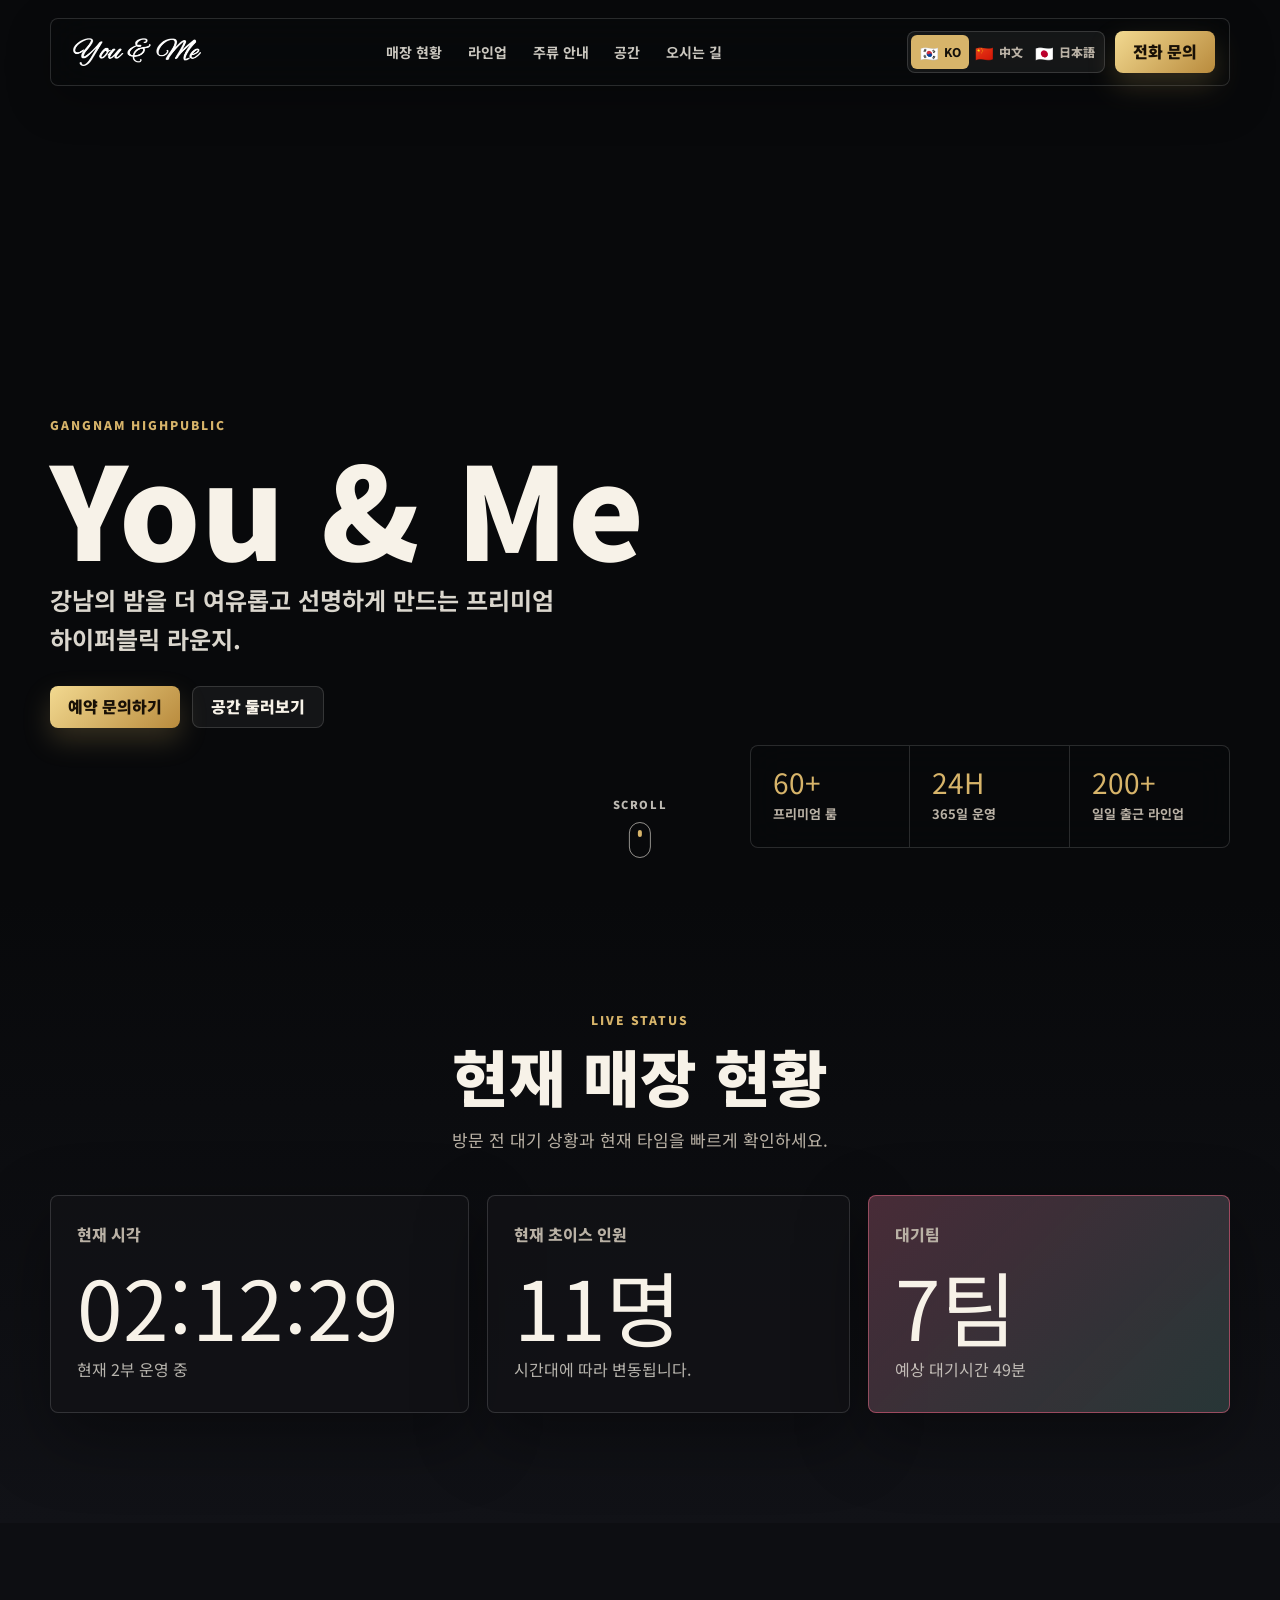
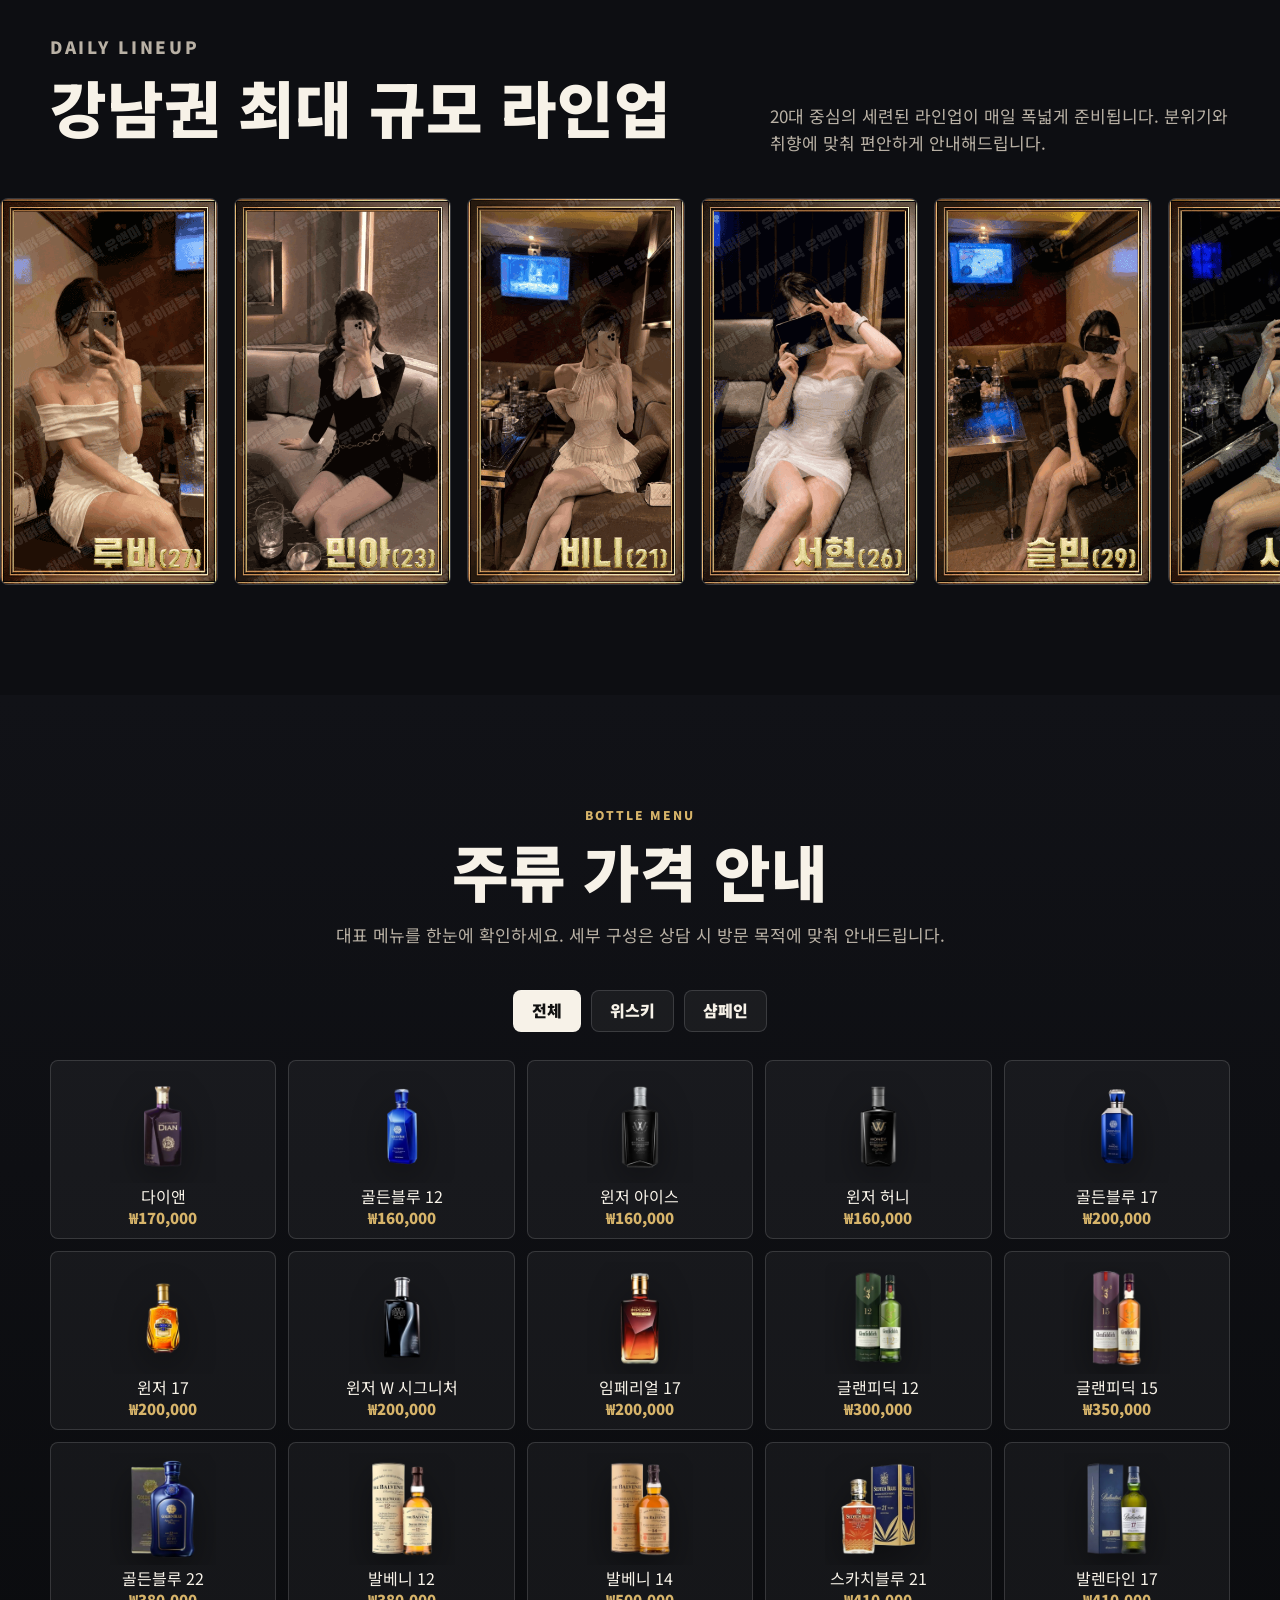
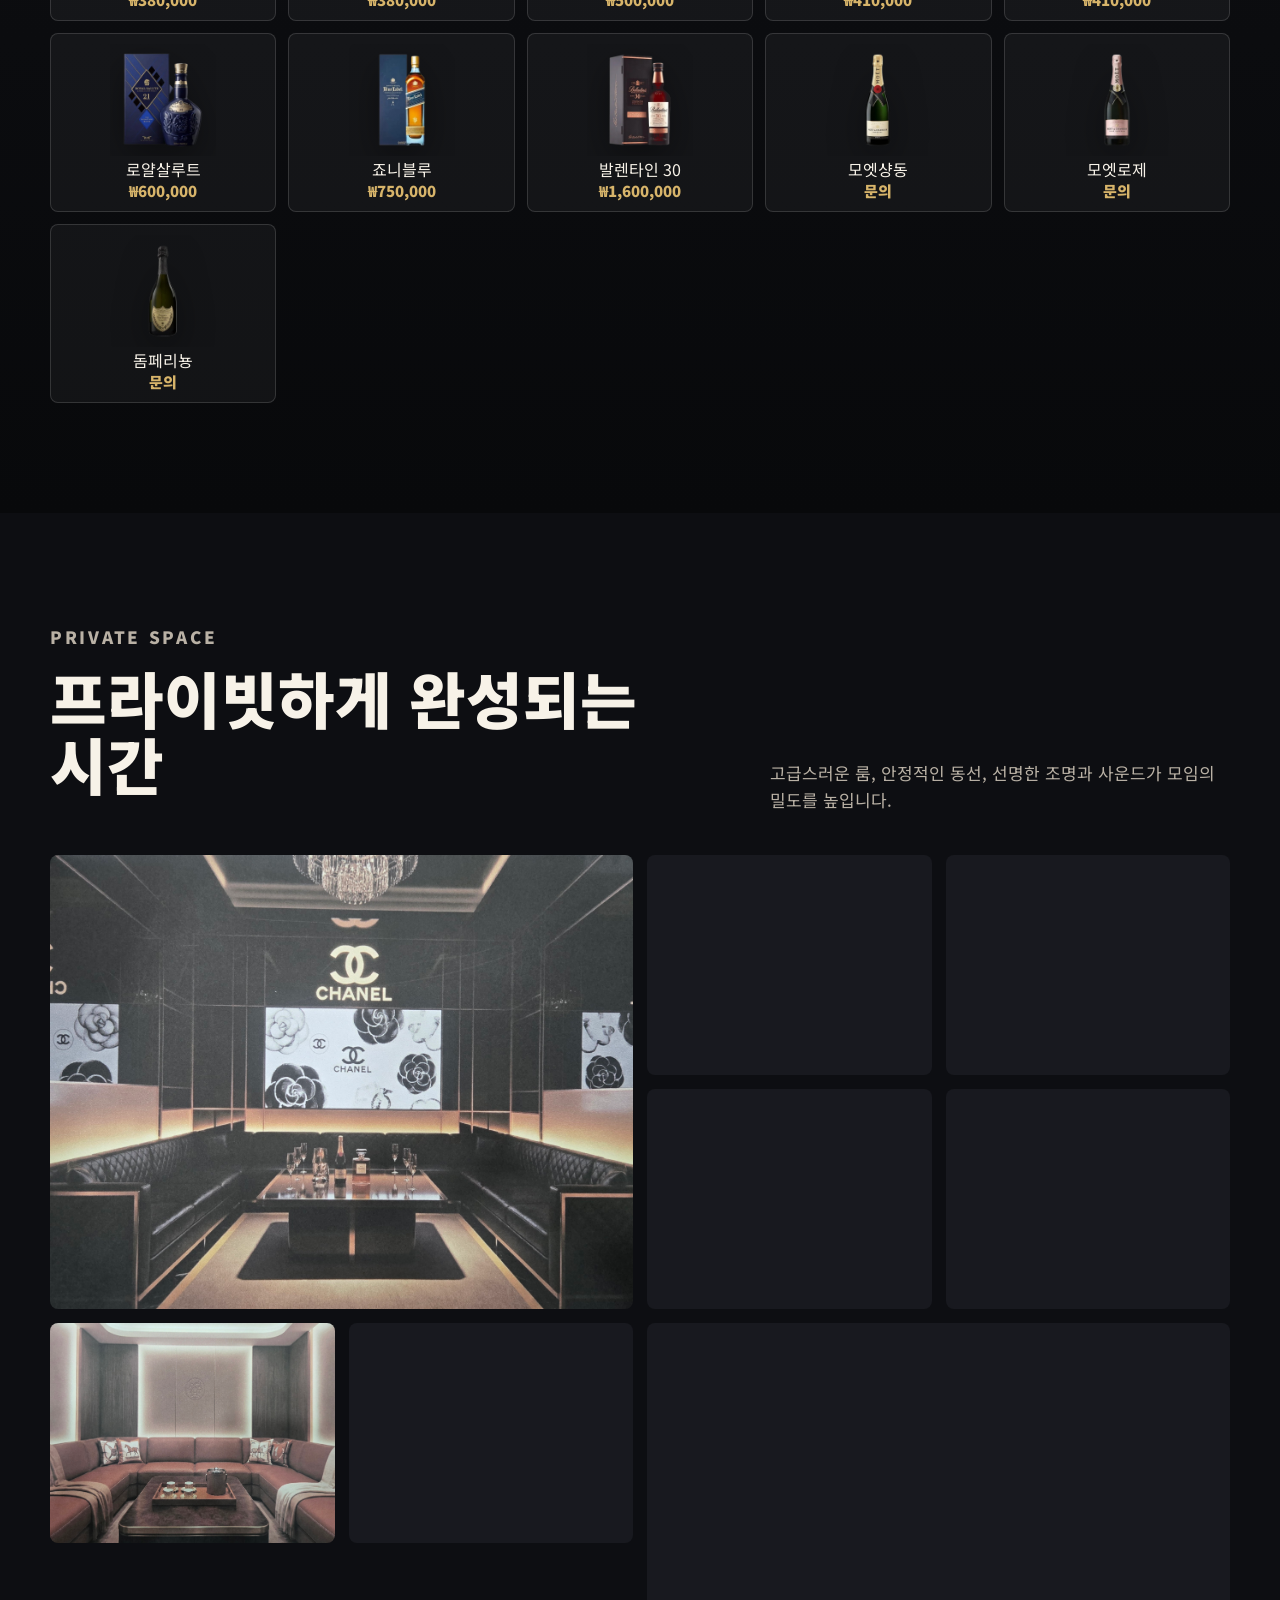
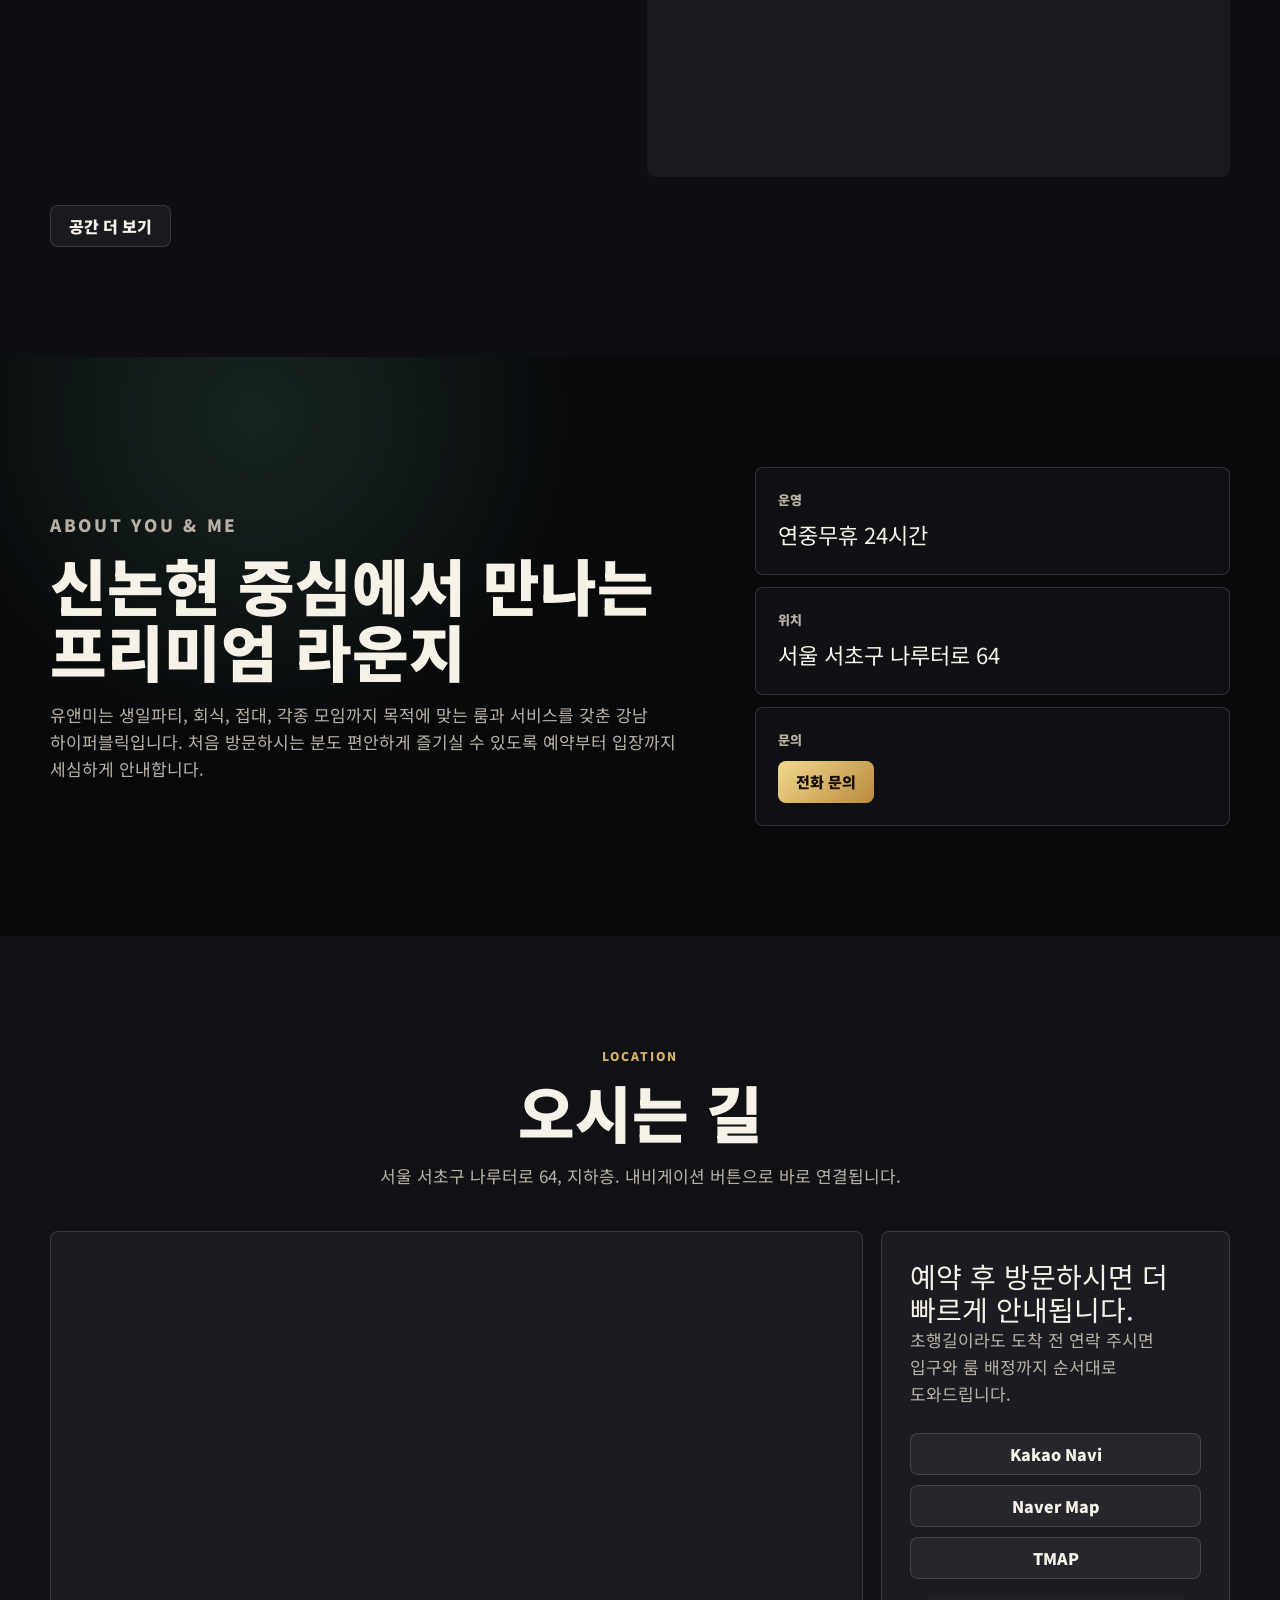
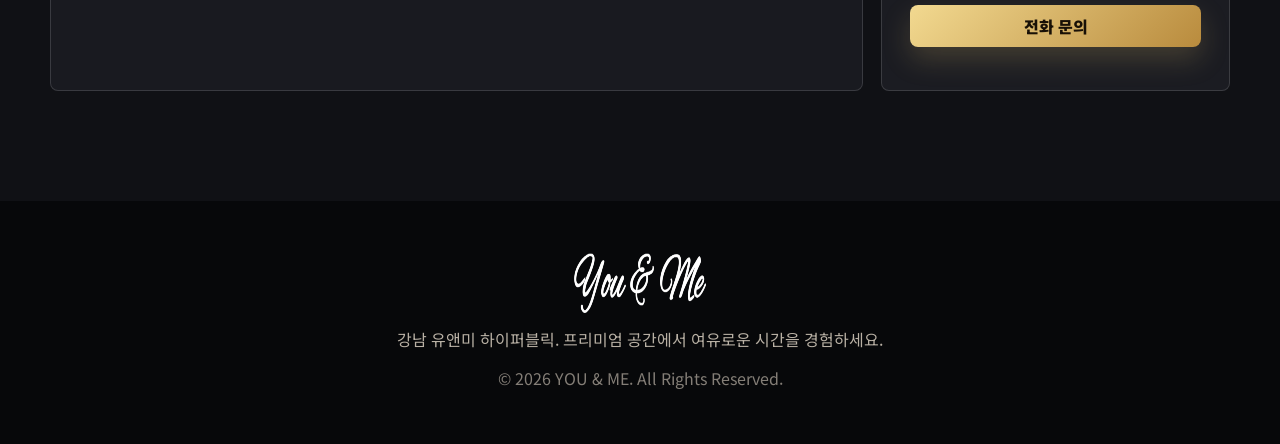
==== commit 8be7dbf5: "edit kakaomap" ====
--- a/index.html
+++ b/index.html
@@ -61,7 +61,7 @@
   <link rel="apple-touch-icon" sizes="180x180" href="assets/images/favicon/apple-touch-icon.png" />
   <meta name="apple-mobile-web-app-title" content="You&Me" />
   <link rel="manifest" href="assets/images/favicon/site.webmanifest" />
-  <script src="script.js?v=20260701-perf" defer></script>
+  <script src="script.js?v=20260701-mapfix" defer></script>
 </head>
 <body>
   <header class="site-header" aria-label="Primary navigation">
@@ -244,3 +244,4 @@
 
 
 
+
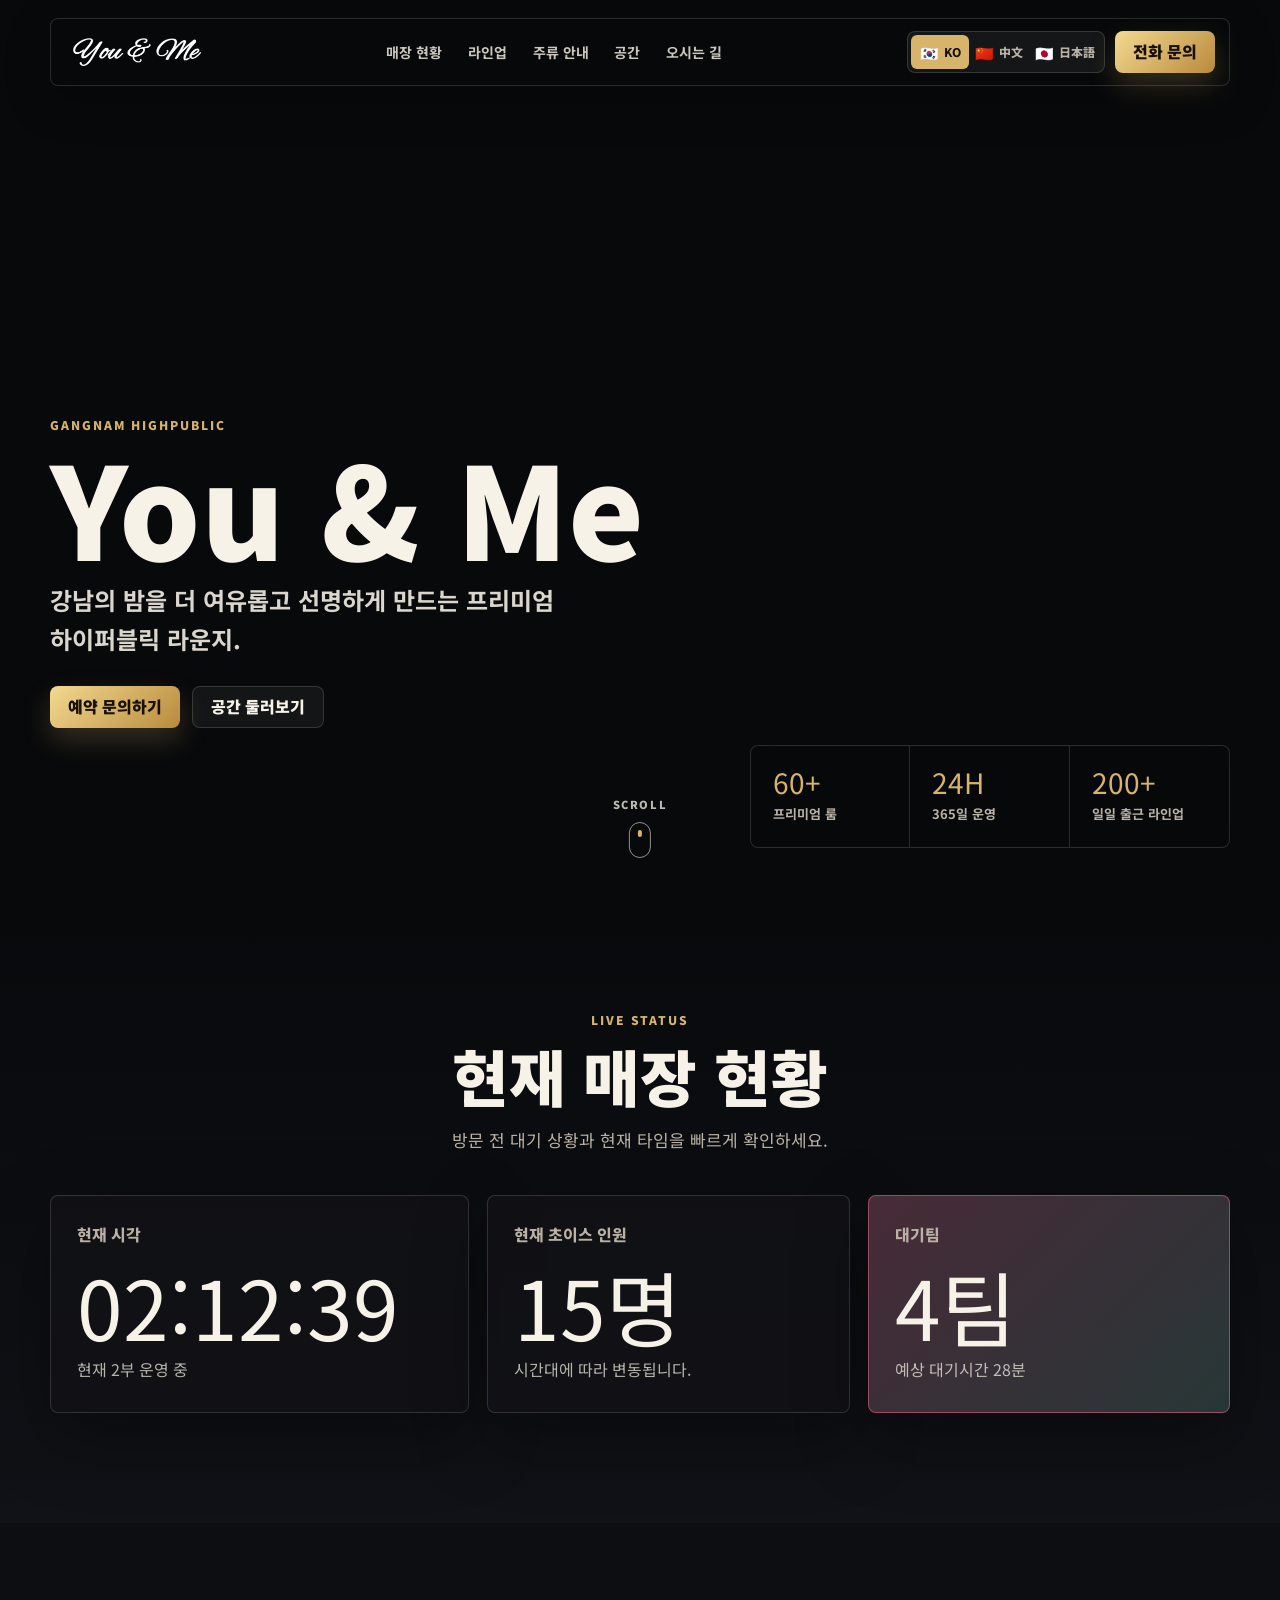
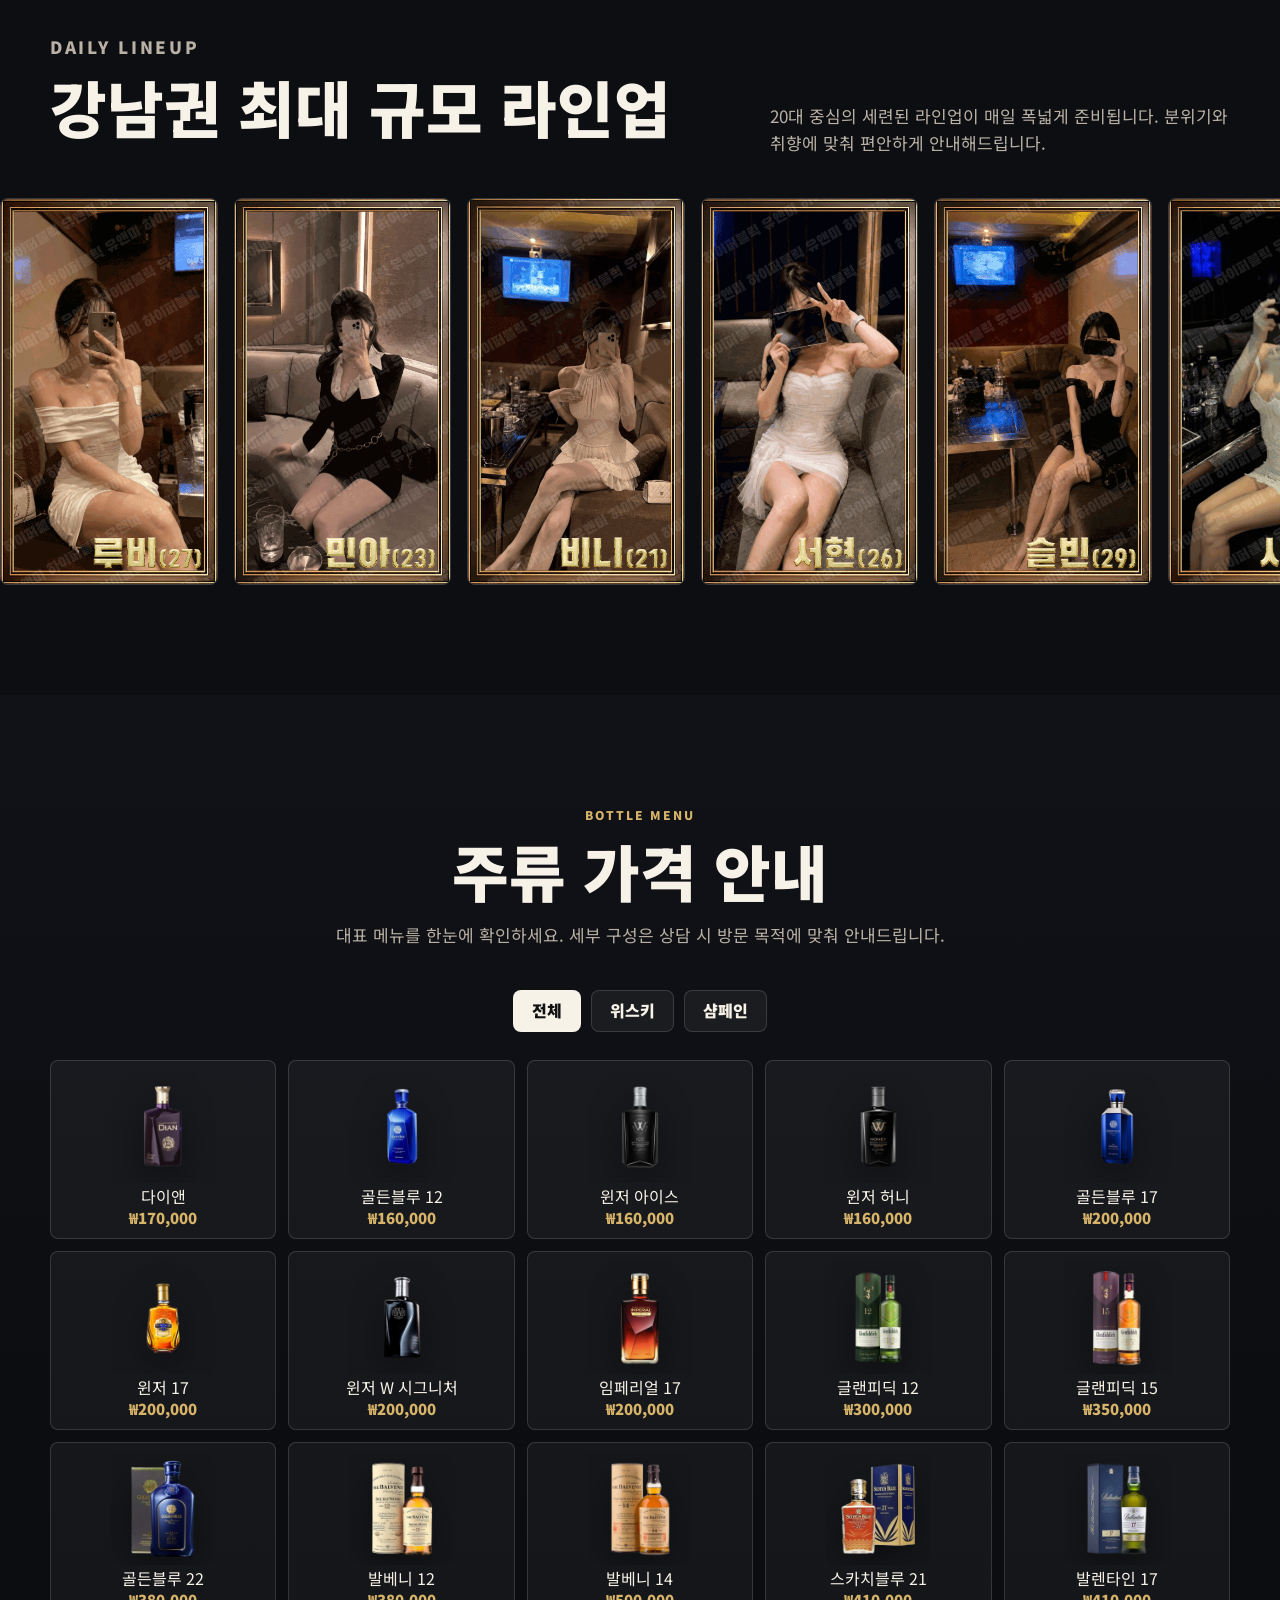
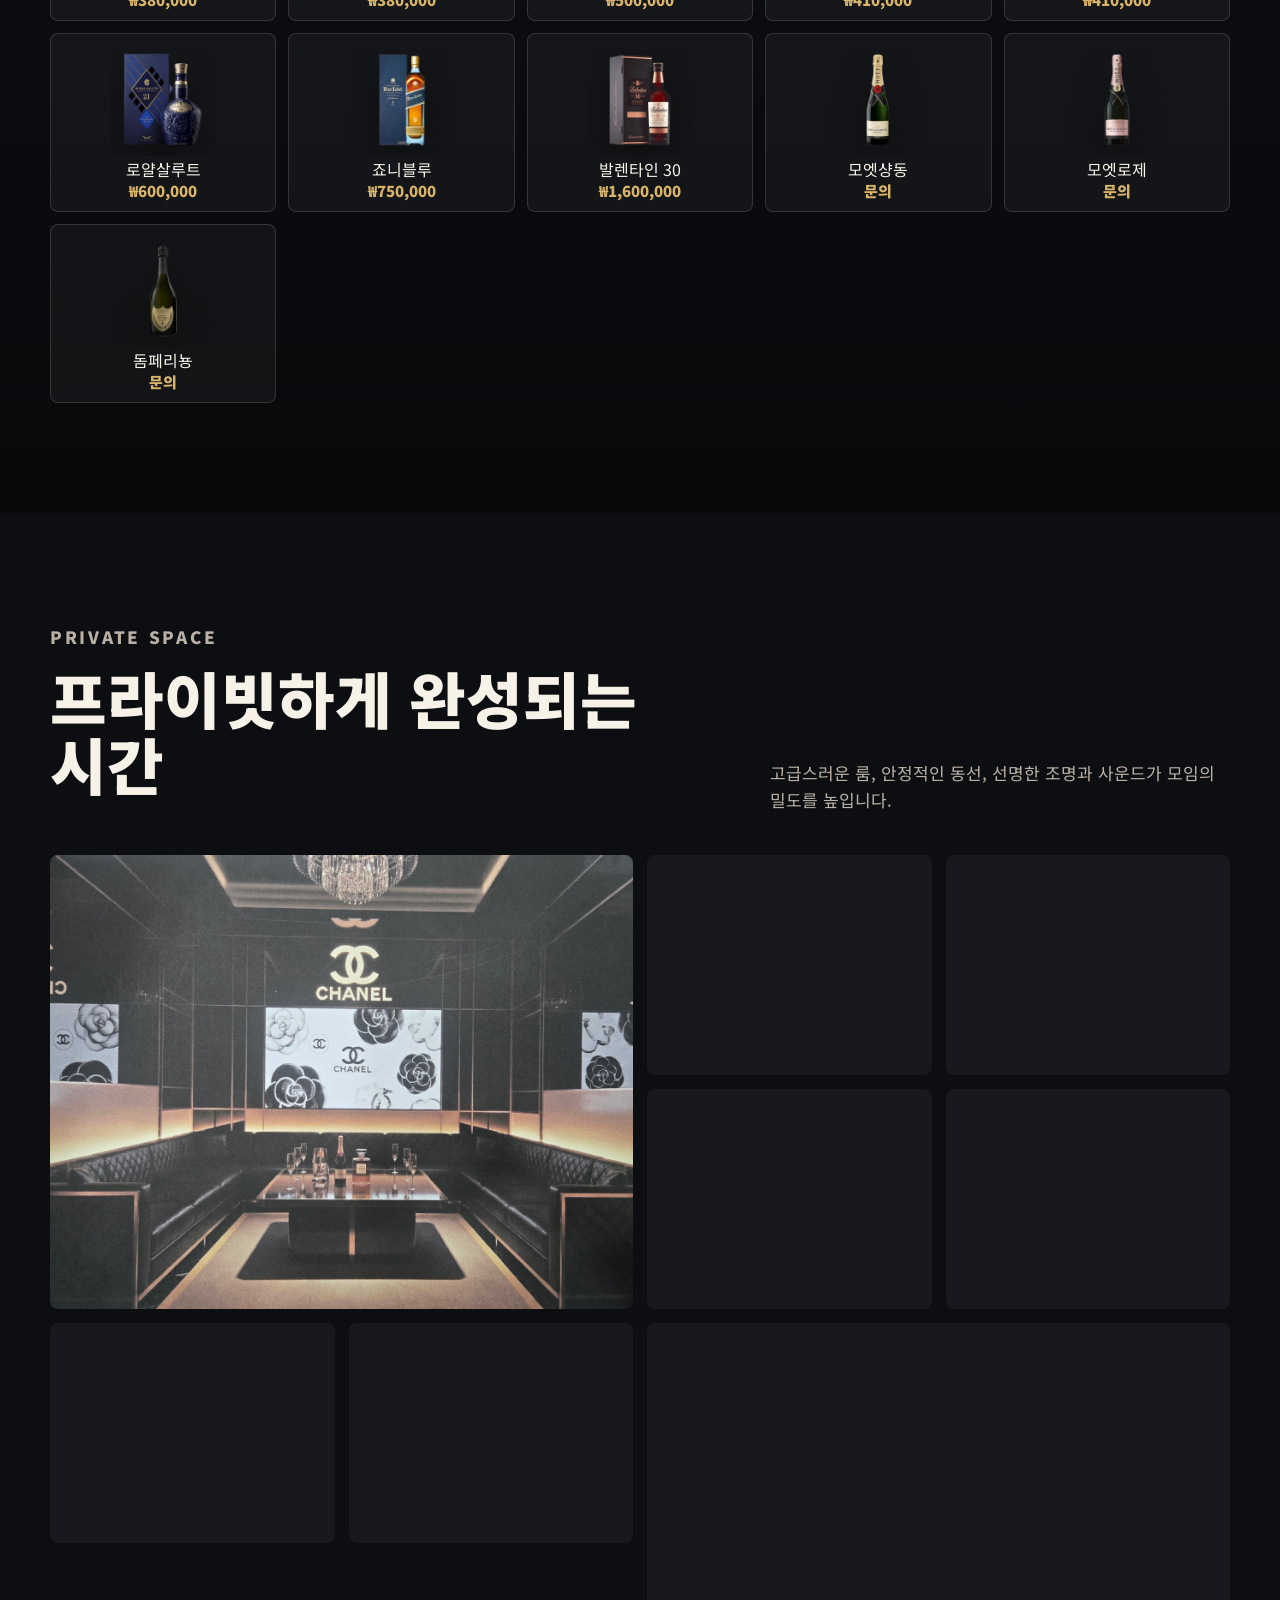
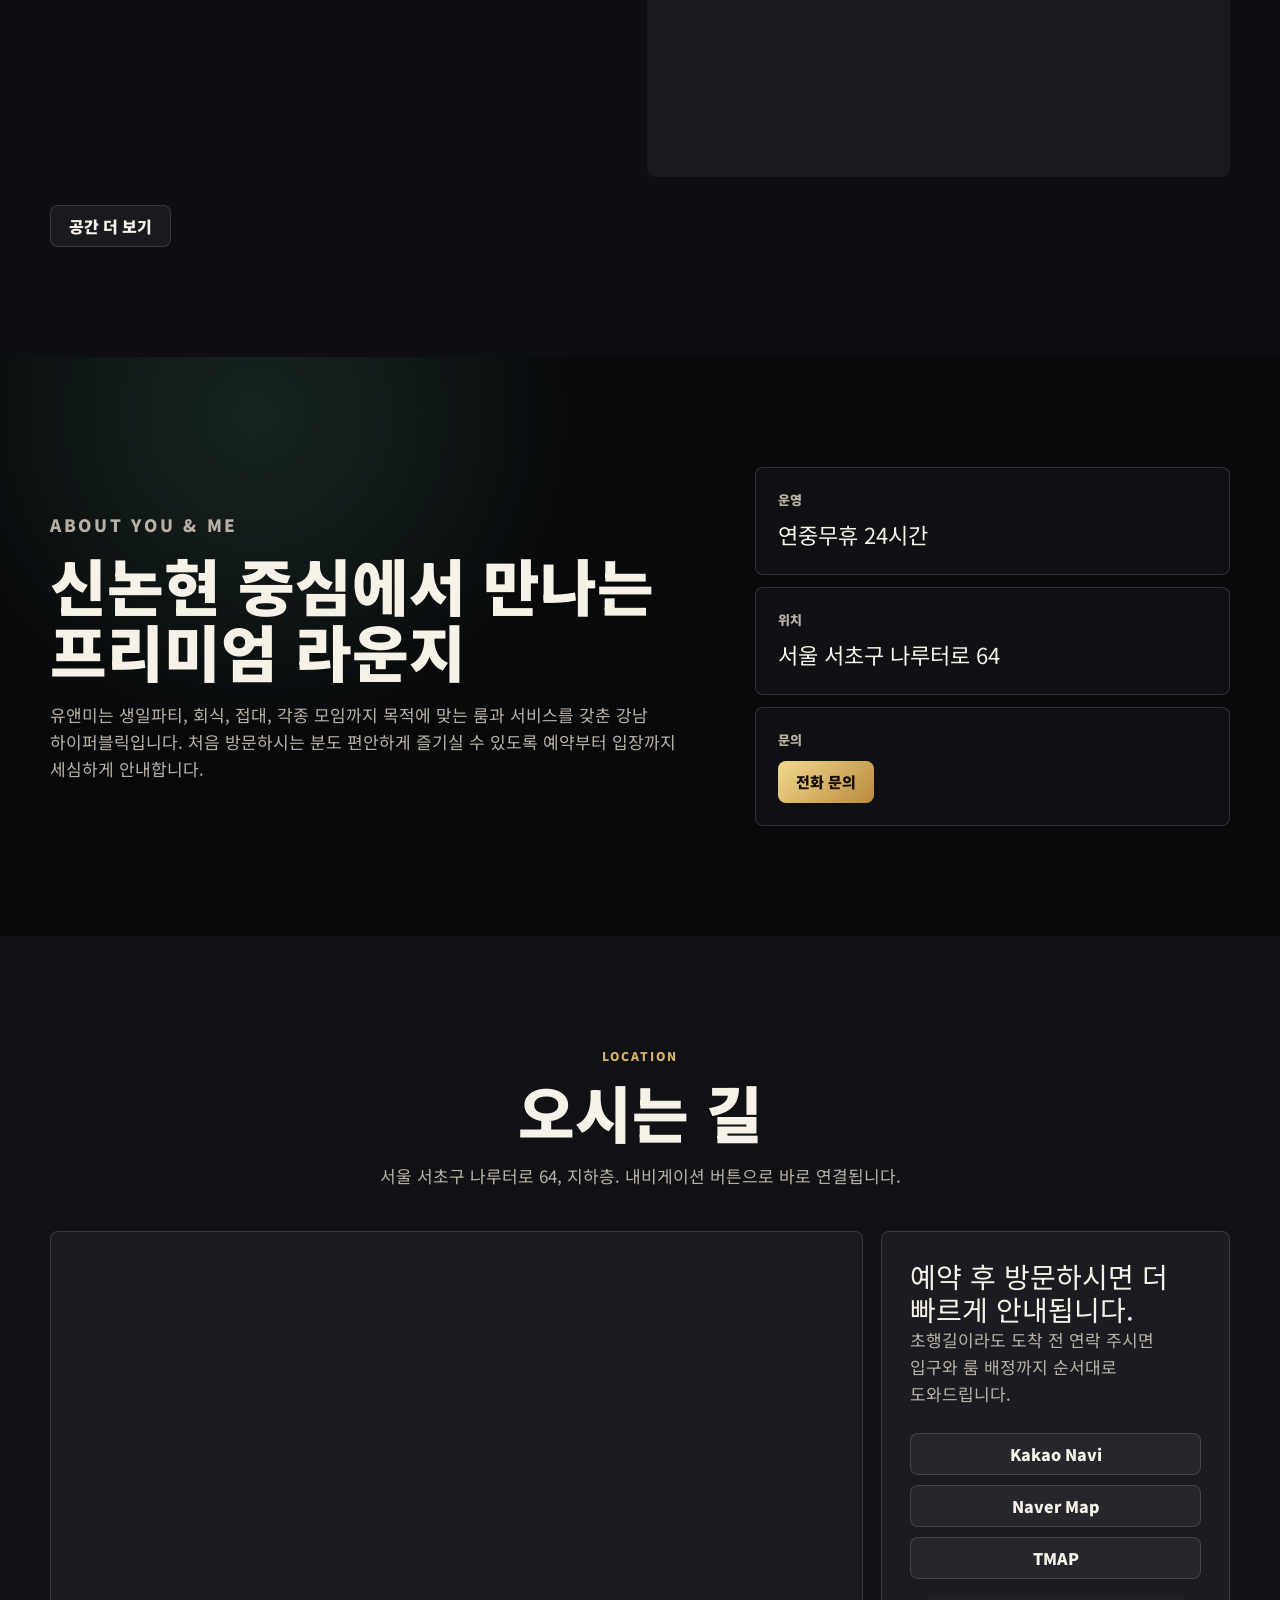
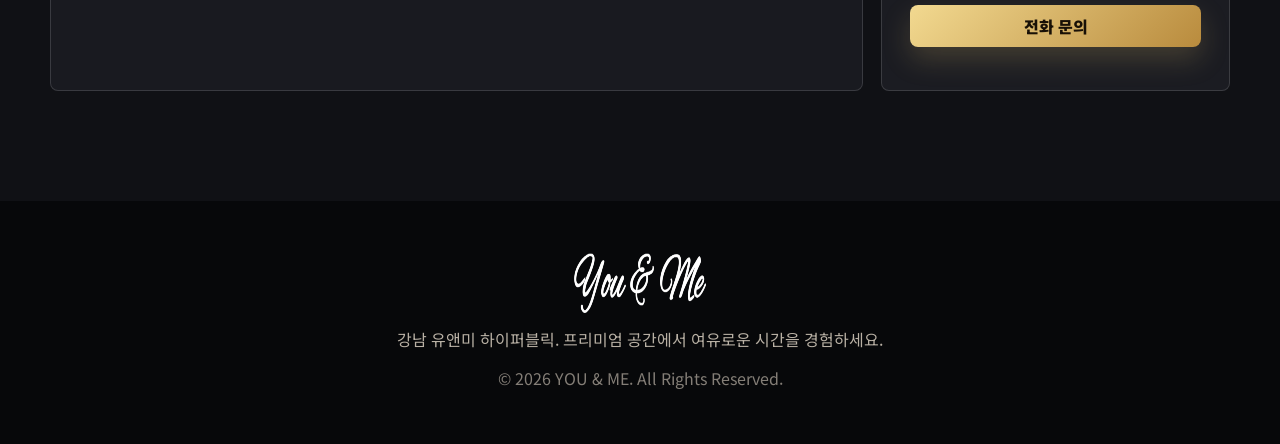
==== commit 371ecada: "edit kakaomap" ====
--- a/index.html
+++ b/index.html
@@ -61,7 +61,7 @@
   <link rel="apple-touch-icon" sizes="180x180" href="assets/images/favicon/apple-touch-icon.png" />
   <meta name="apple-mobile-web-app-title" content="You&Me" />
   <link rel="manifest" href="assets/images/favicon/site.webmanifest" />
-  <script src="script.js?v=20260701-mapfix" defer></script>
+  <script src="script.js?v=20260701-maprestore" defer></script>
 </head>
 <body>
   <header class="site-header" aria-label="Primary navigation">
@@ -230,18 +230,19 @@
     <img id="modalImage" src="" alt="">
     <button type="button" class="modal-nav next" id="modalNext" aria-label="Next image">›</button>
   </div>
+  <script charset="UTF-8" src="https://ssl.daumcdn.net/dmaps/map_js_init/roughmapLoader.js"></script>
+  <script charset="UTF-8">
+    window.addEventListener('load', function () {
+      if (window.daum && window.daum.roughmap) {
+        new daum.roughmap.Lander({
+          timestamp: '1772563509501',
+          key: 'ickcmmdh5er',
+          mapWidth: '100%',
+          mapHeight: '100%'
+        }).render();
+      }
+    });
+  </script>
 </body>
 </html>
 
-
-
-
-
-
-
-
-
-
-
-
-
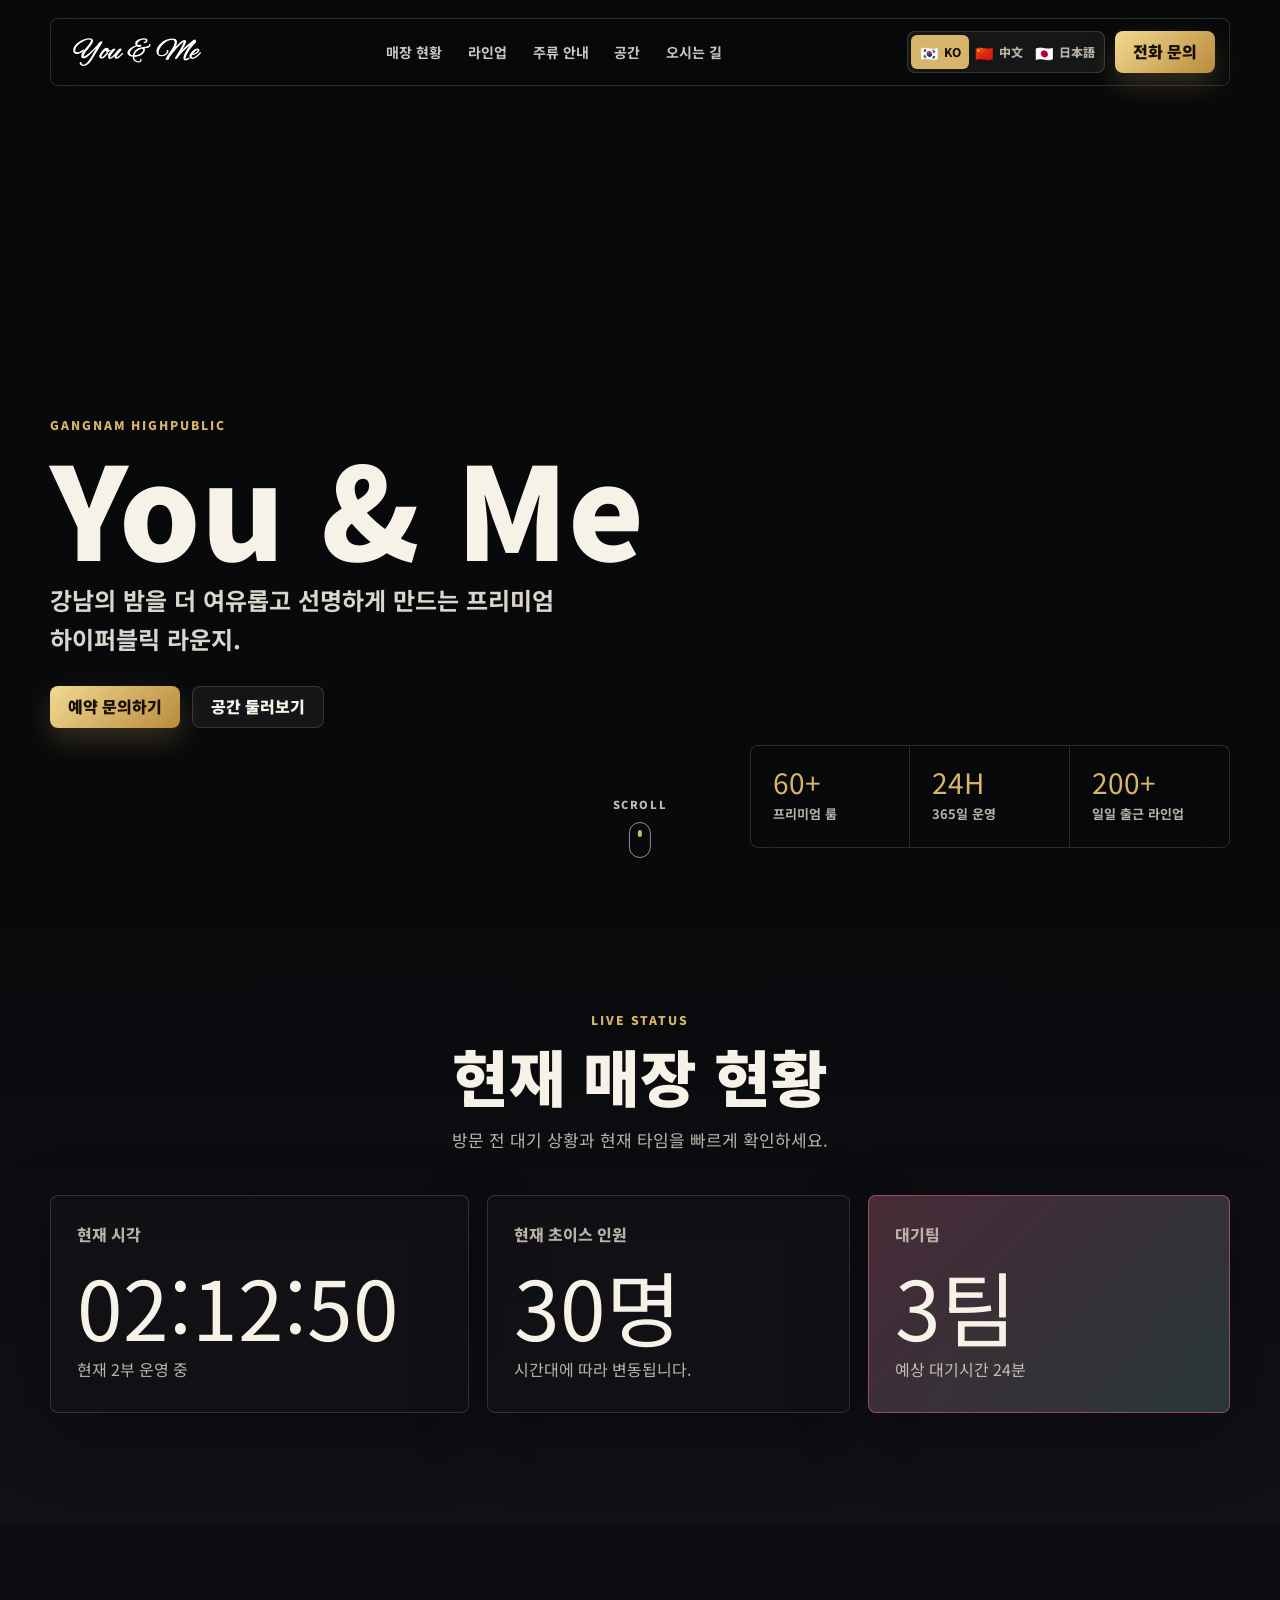
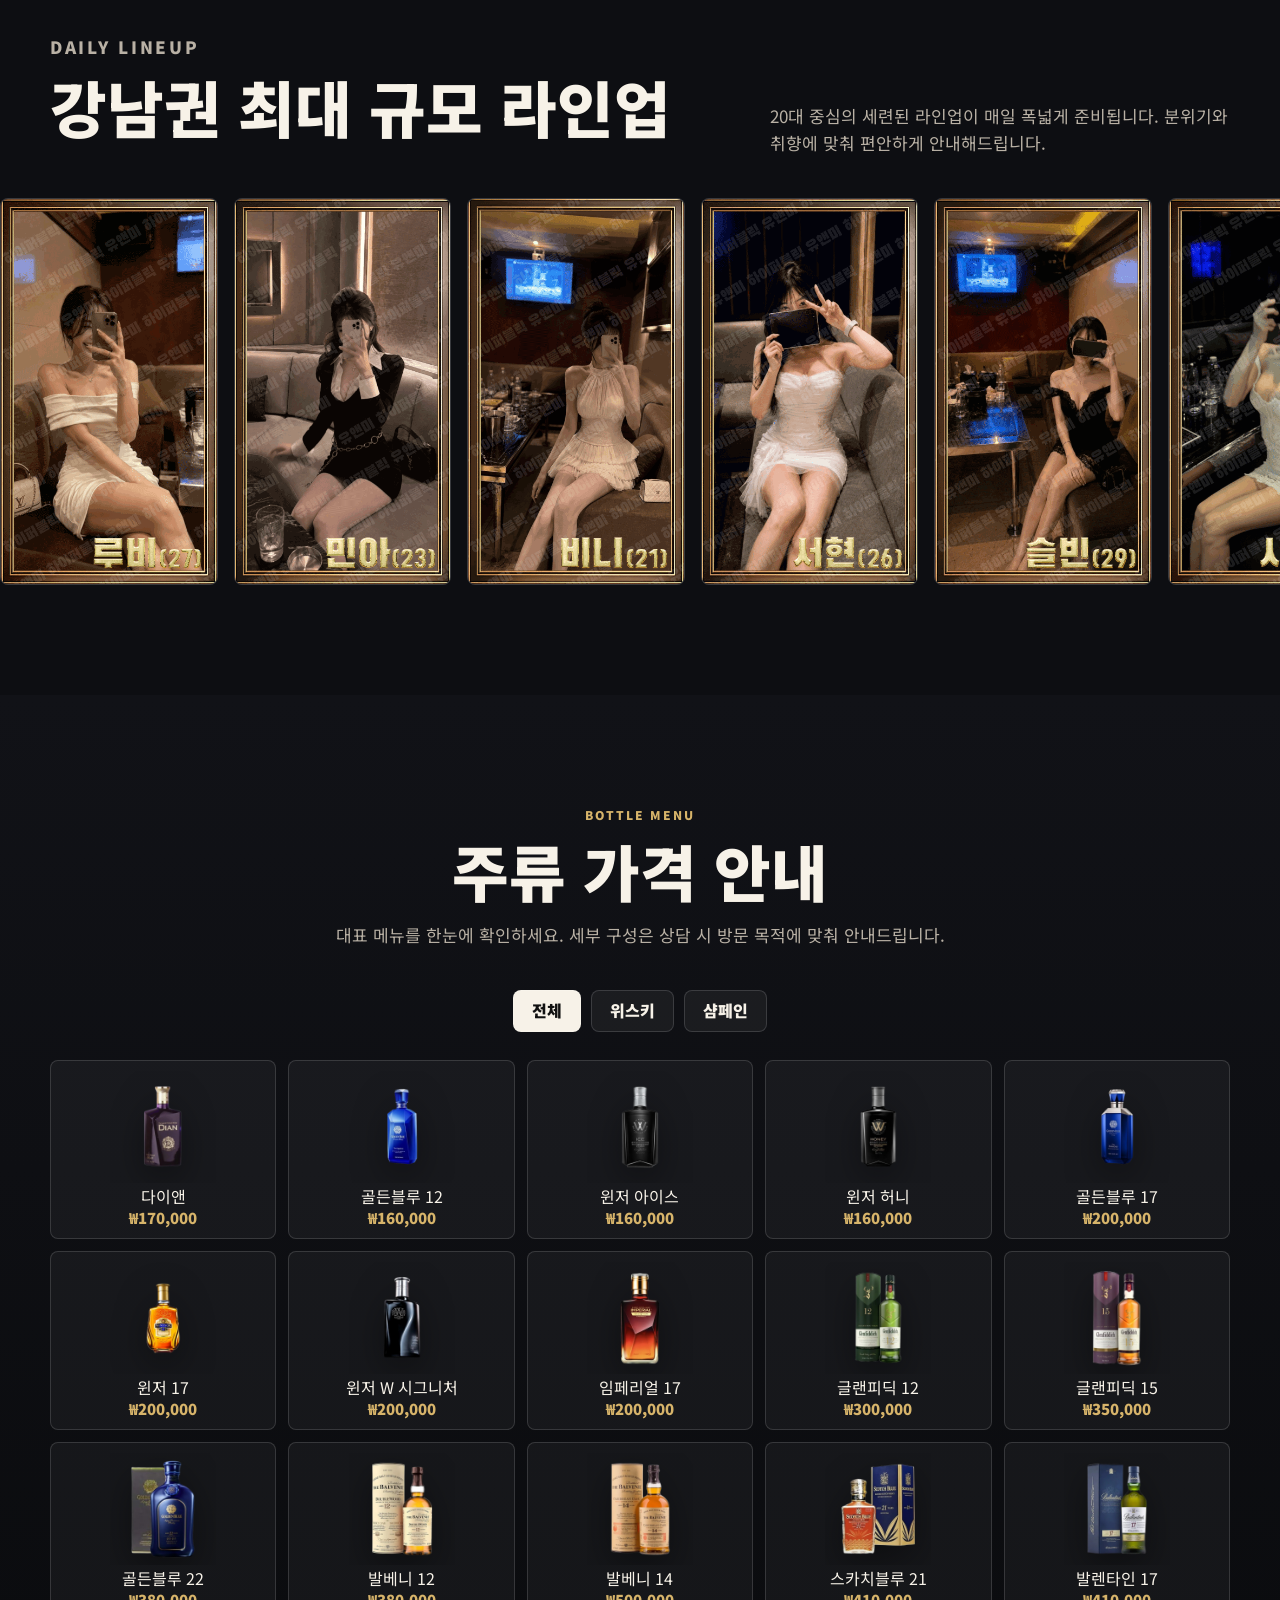
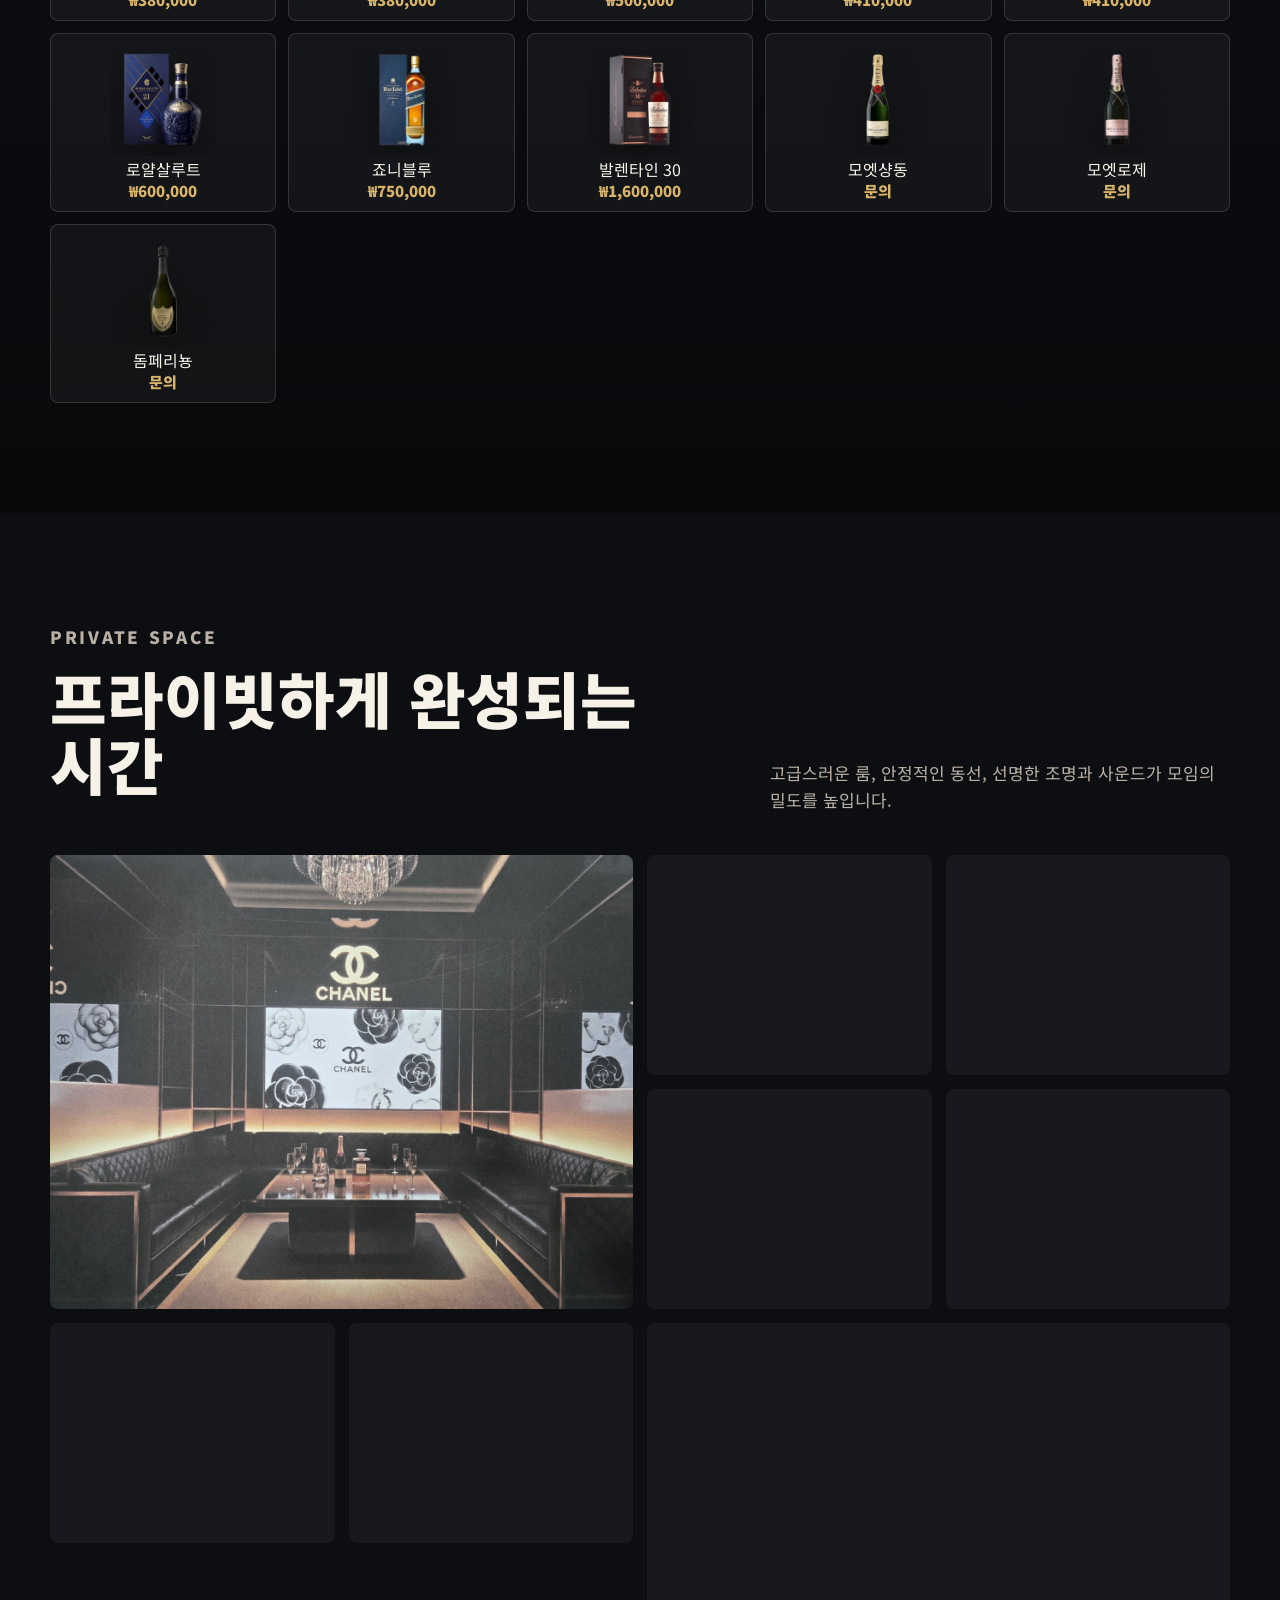
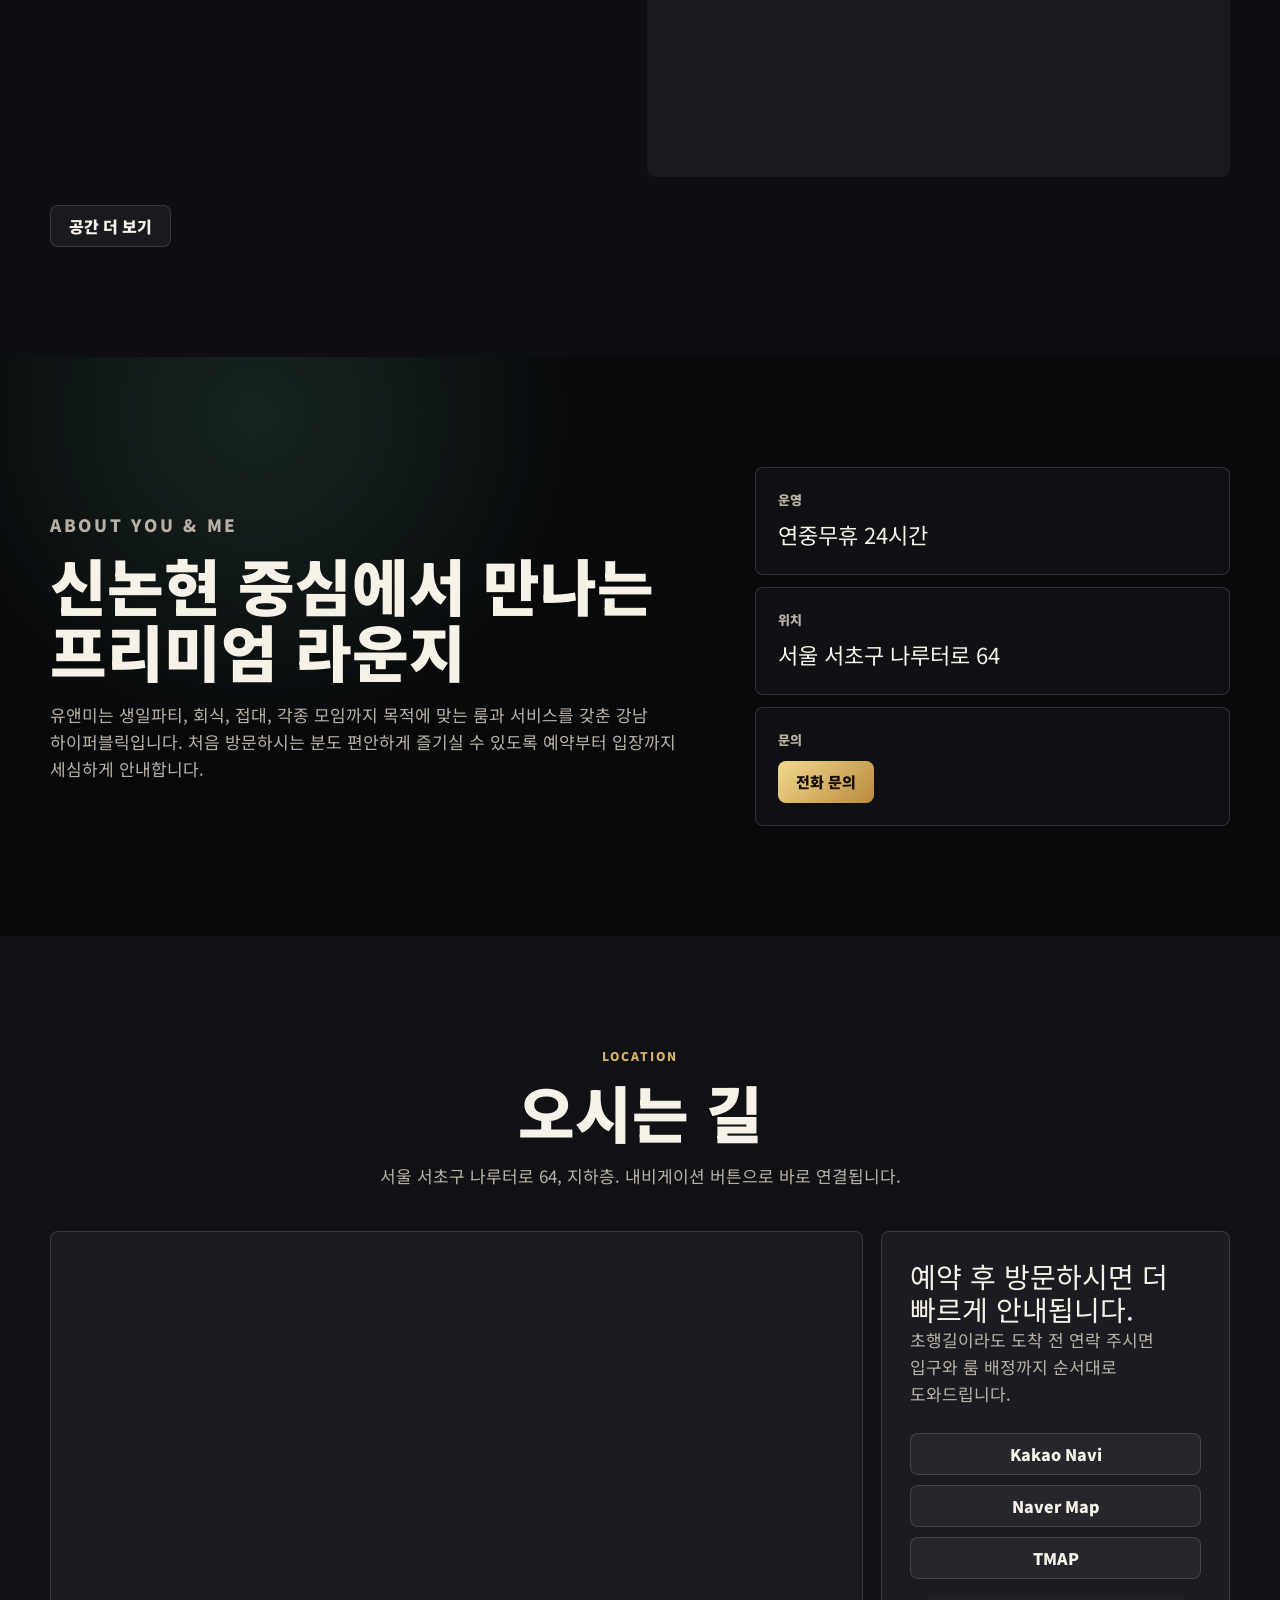
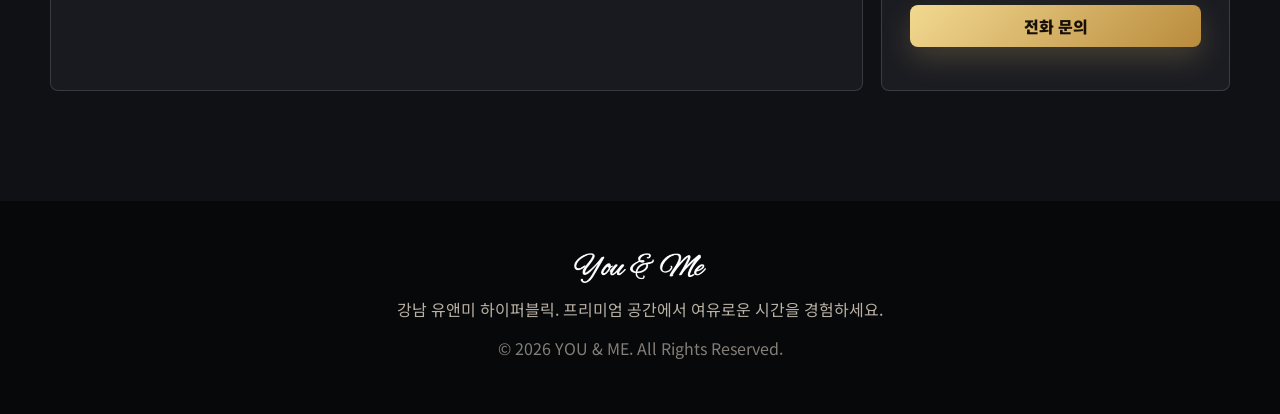
==== commit 85bab452: "edit footer" ====
--- a/index.html
+++ b/index.html
@@ -66,7 +66,7 @@
 <body>
   <header class="site-header" aria-label="Primary navigation">
     <a class="brand" href="#home" aria-label="You & Me home">
-      <img src="assets/images/youandme.png" alt="You & Me" width="180" height="60">
+      <img src="assets/images/youandme.png" alt="You & Me" width="488" height="110">
     </a>
     <nav class="desktop-nav" aria-label="Main menu">
       <a href="#status" data-i18n="nav.status">매장 현황</a>
@@ -219,7 +219,7 @@
   </main>
 
   <footer class="footer">
-    <img src="assets/images/youandme.png" alt="You & Me" width="180" height="60">
+    <img src="assets/images/youandme.png" alt="You & Me" width="488" height="110">
     <p data-i18n="footer.copy">강남 유앤미 하이퍼블릭. 프리미엄 공간에서 여유로운 시간을 경험하세요.</p>
     <small>© 2026 YOU & ME. All Rights Reserved.</small>
   </footer>
@@ -246,3 +246,4 @@
 </body>
 </html>
 
+
--- a/main.css
+++ b/main.css
@@ -436,7 +436,7 @@
   background: #07080a;
   color: var(--muted);
 }
-.footer img { width: 132px; }
+.footer img { width: 132px; height: auto; aspect-ratio: 488 / 110; object-fit: contain; }
 .footer p { max-width: 560px; margin-bottom: 0; }
 .footer small { color: rgba(185, 177, 165, 0.7); }
 
@@ -514,3 +514,4 @@
 }
 
 
+
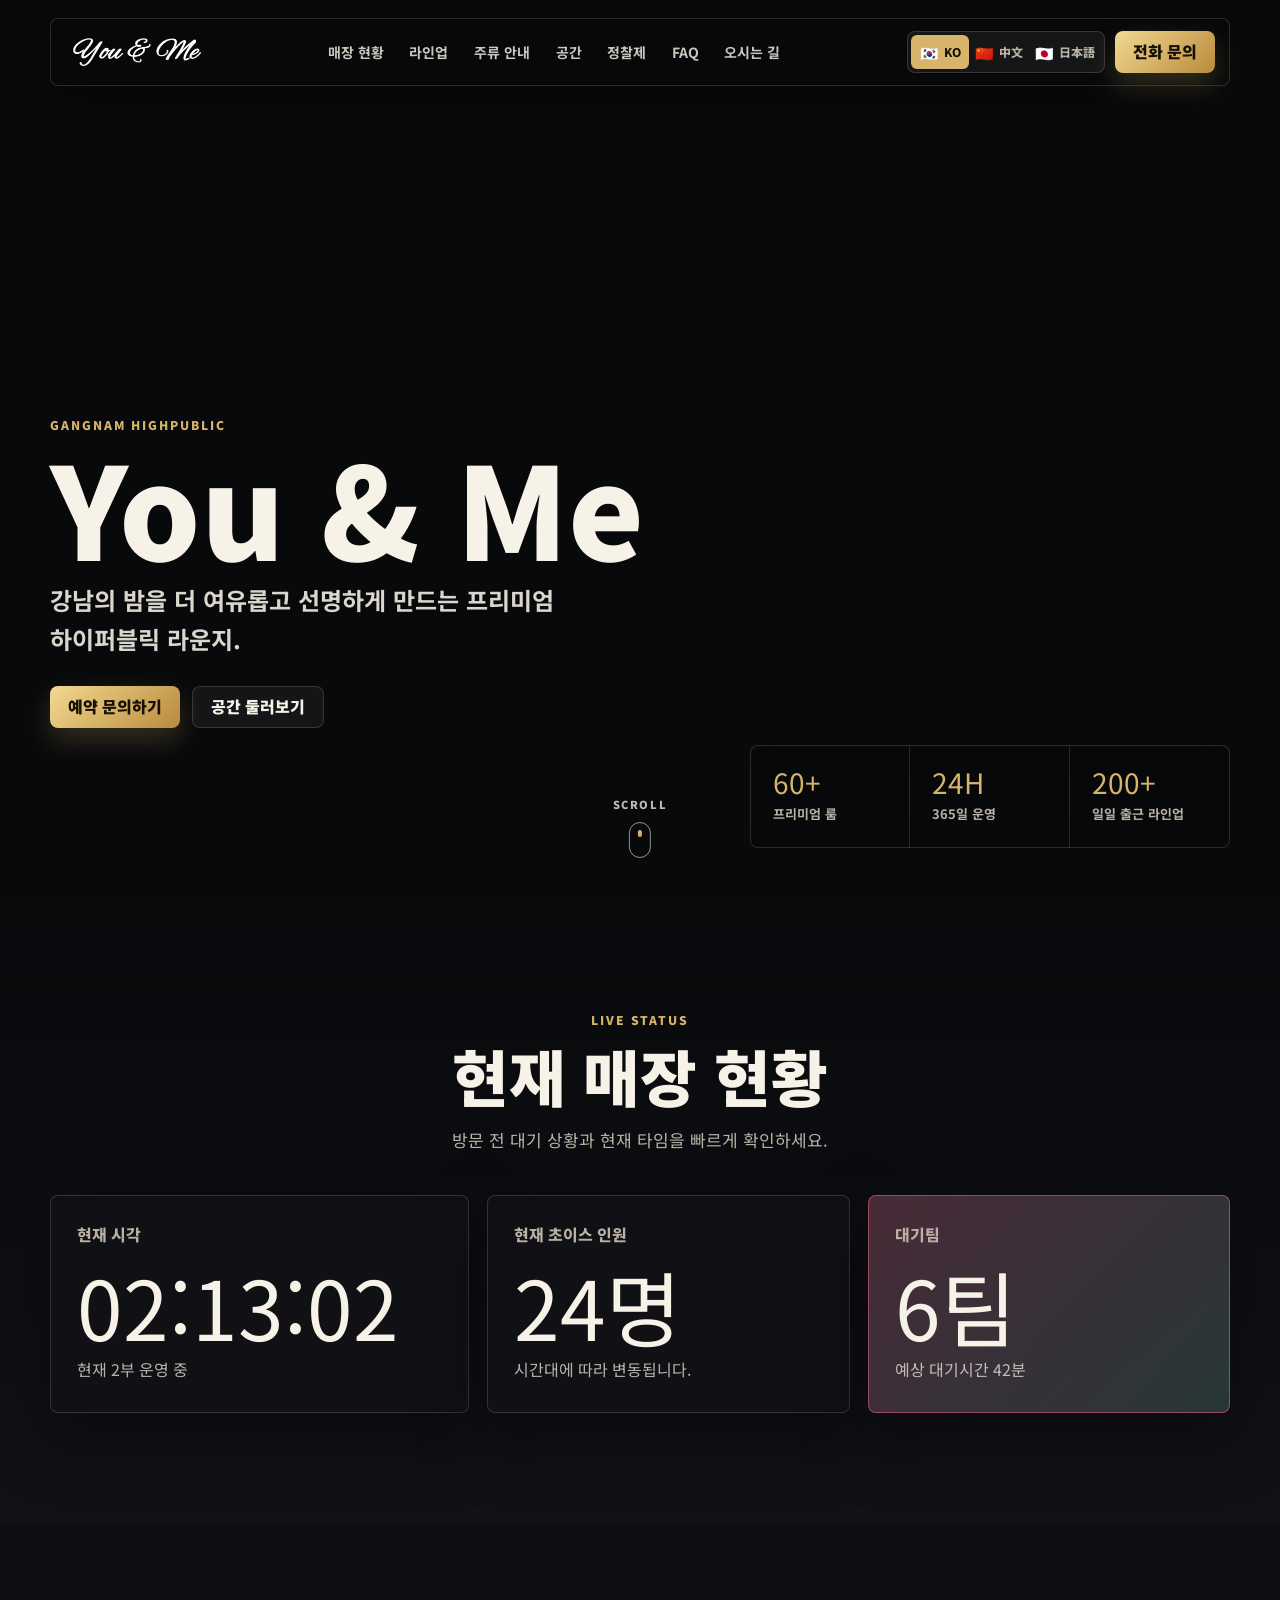
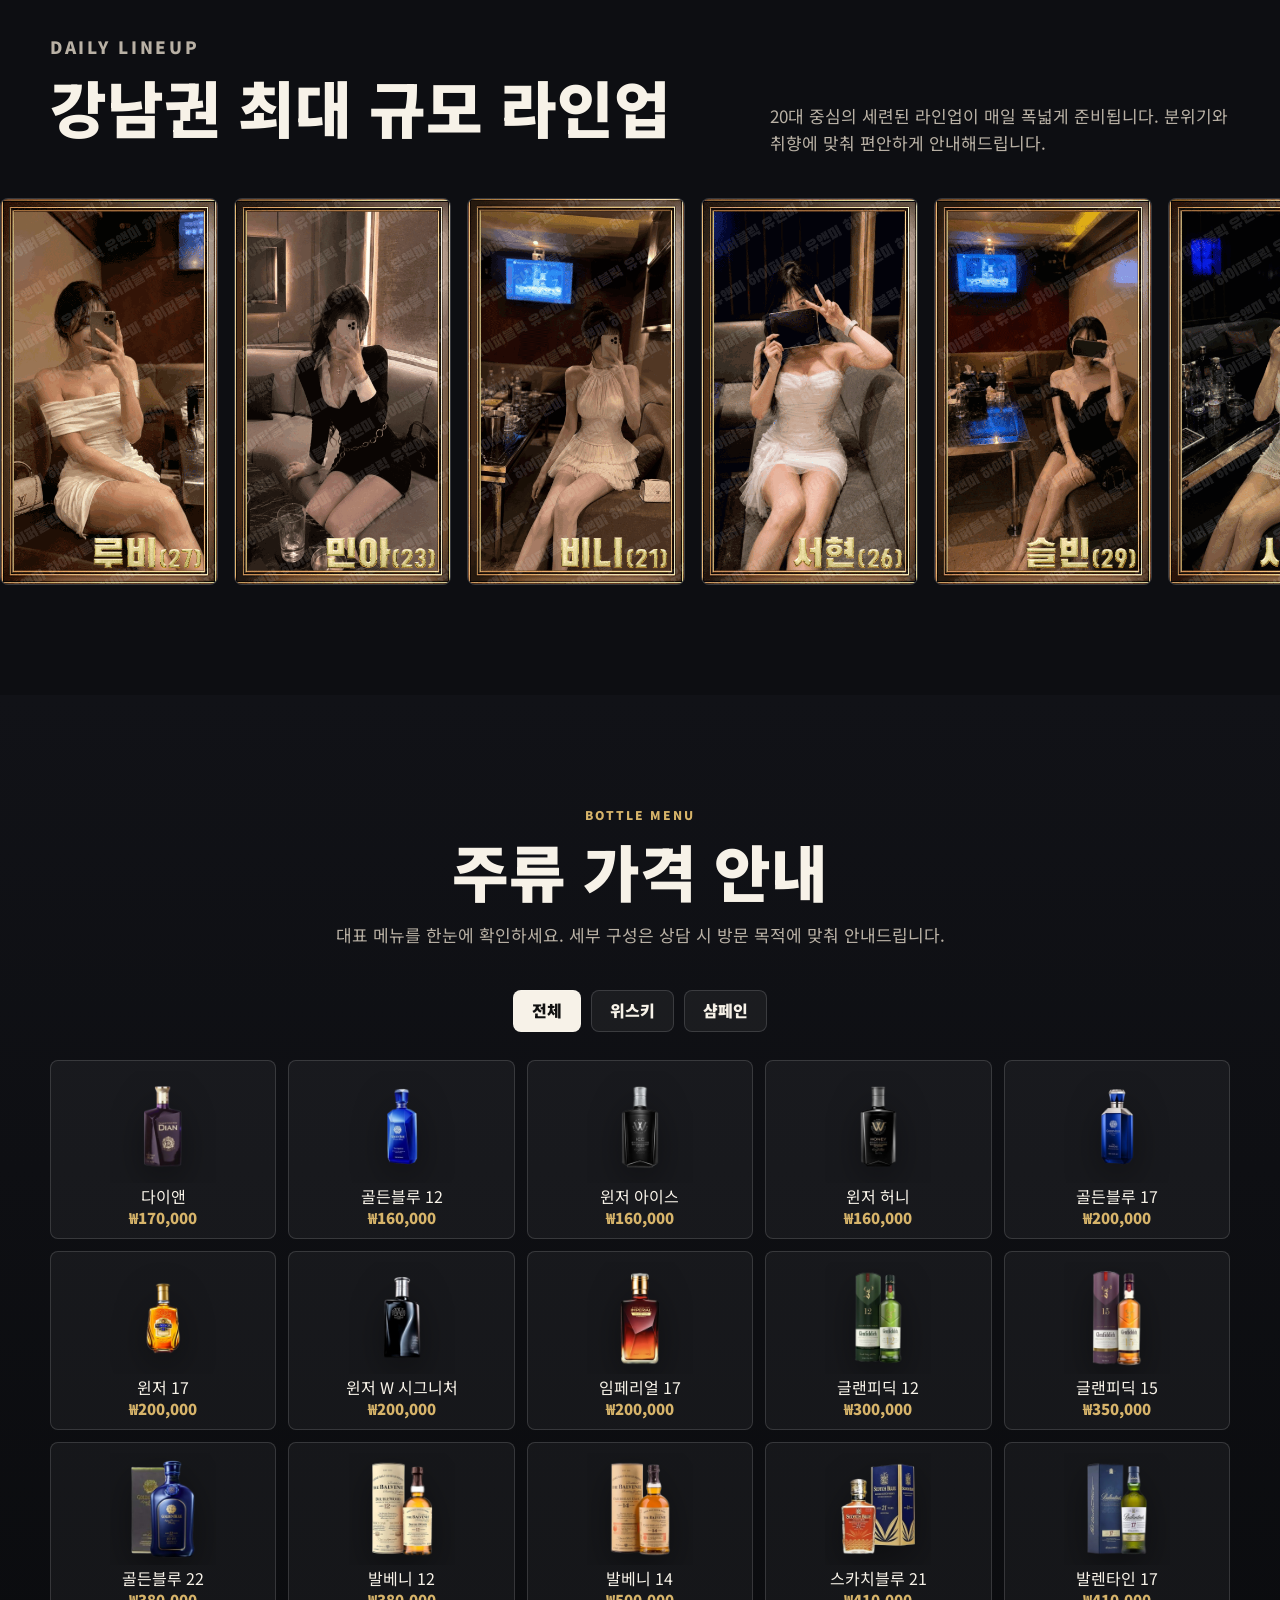
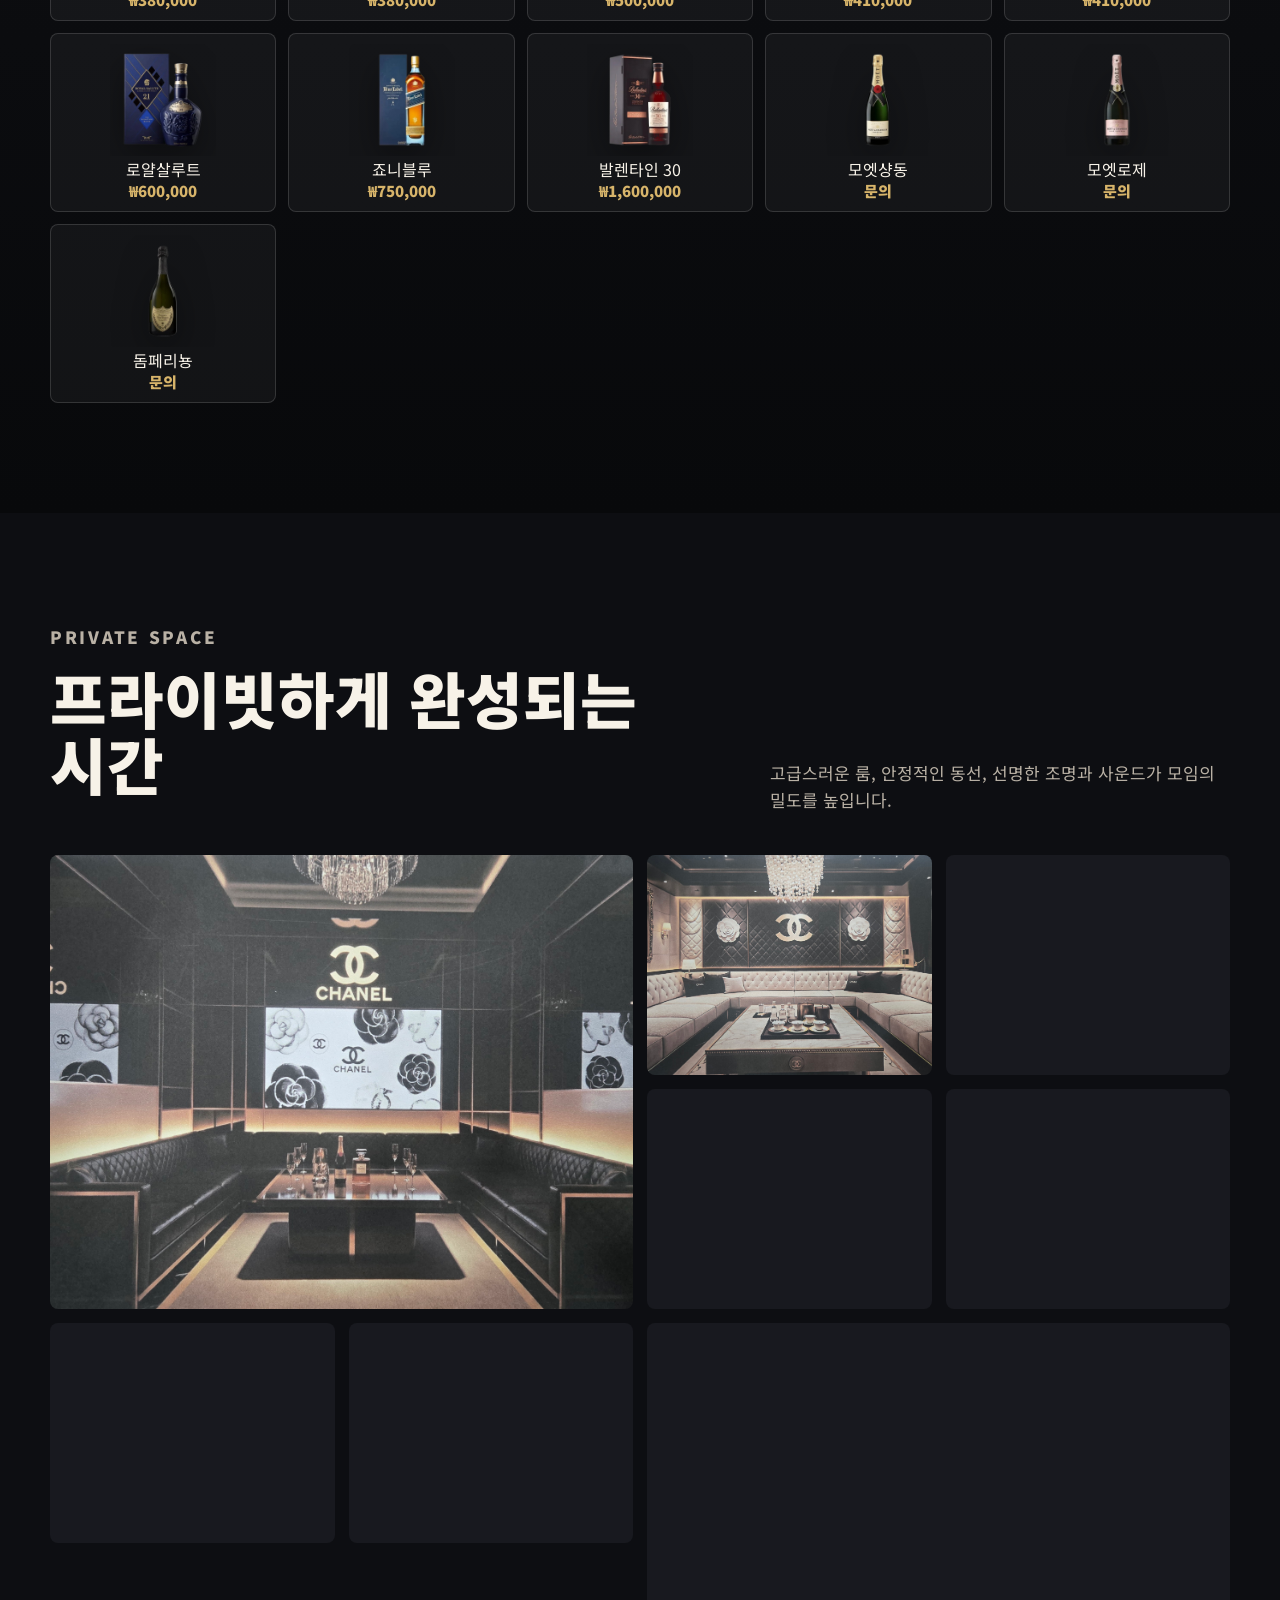
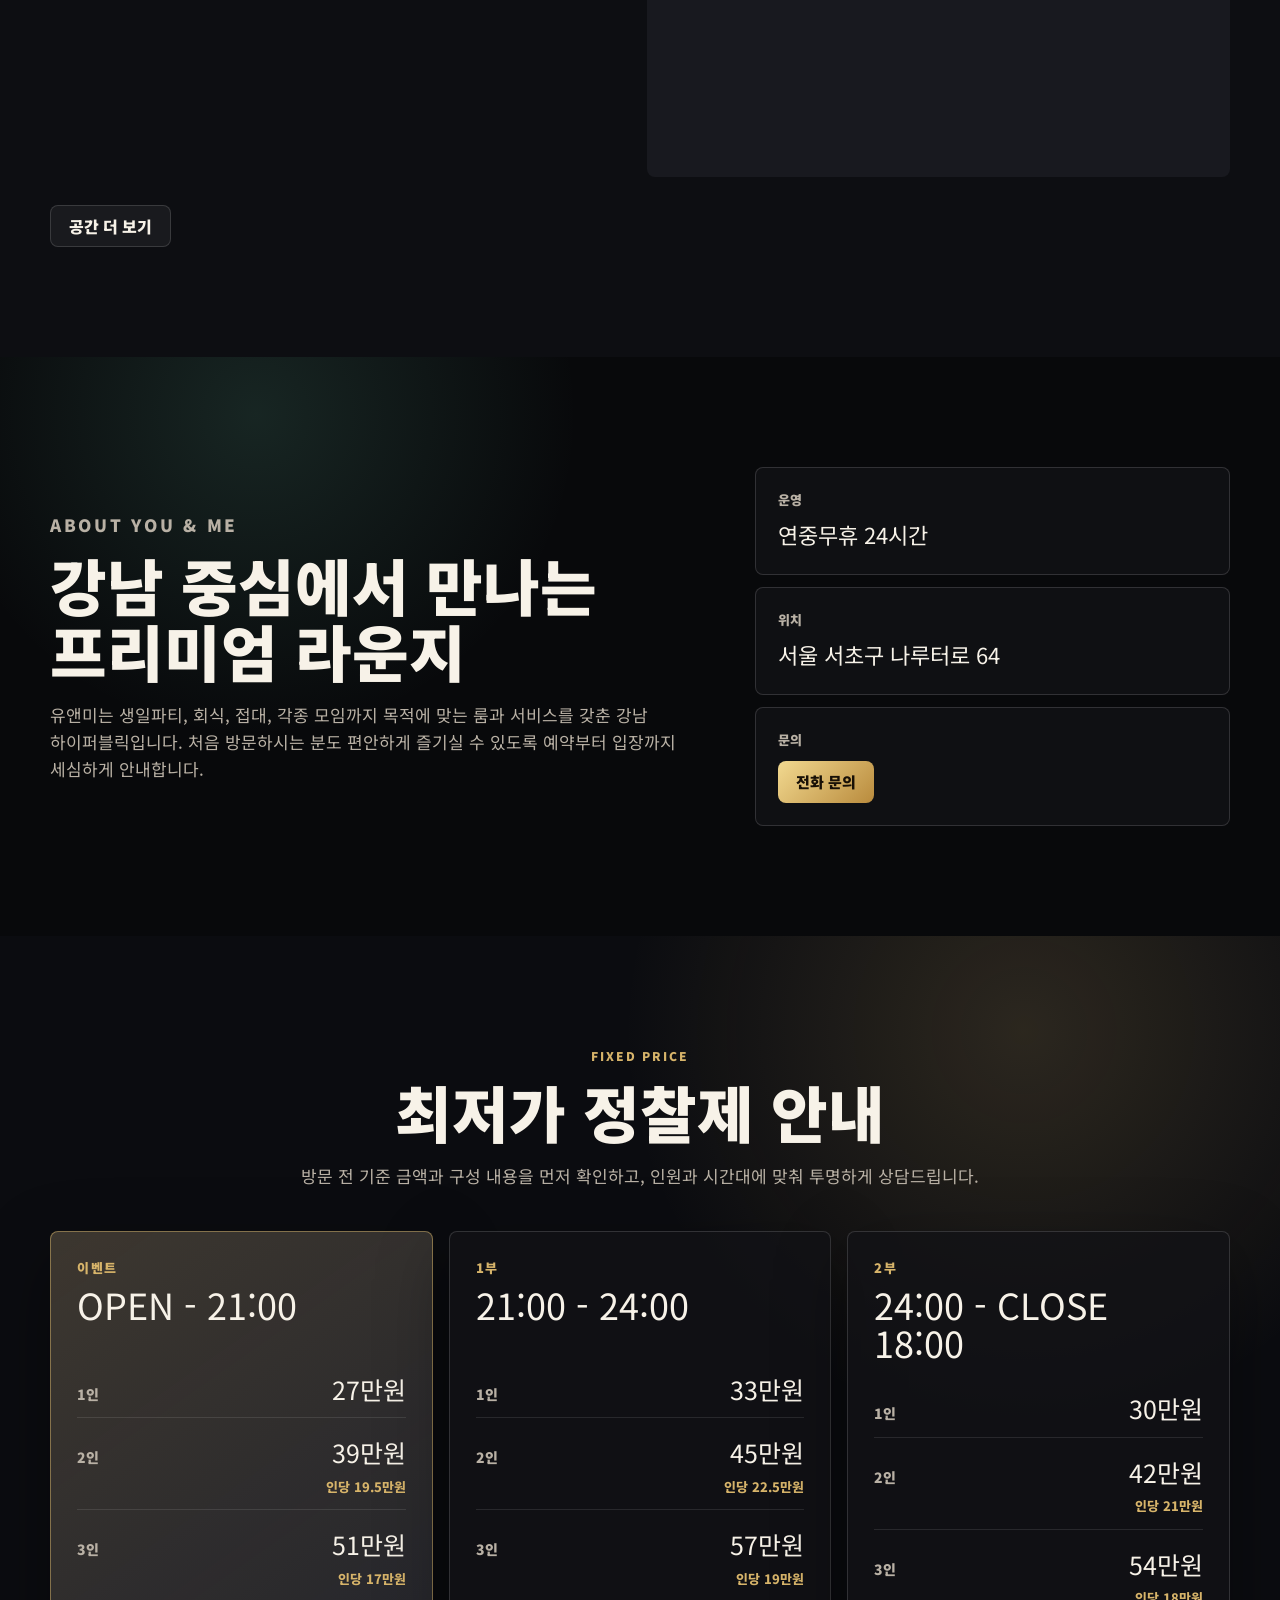
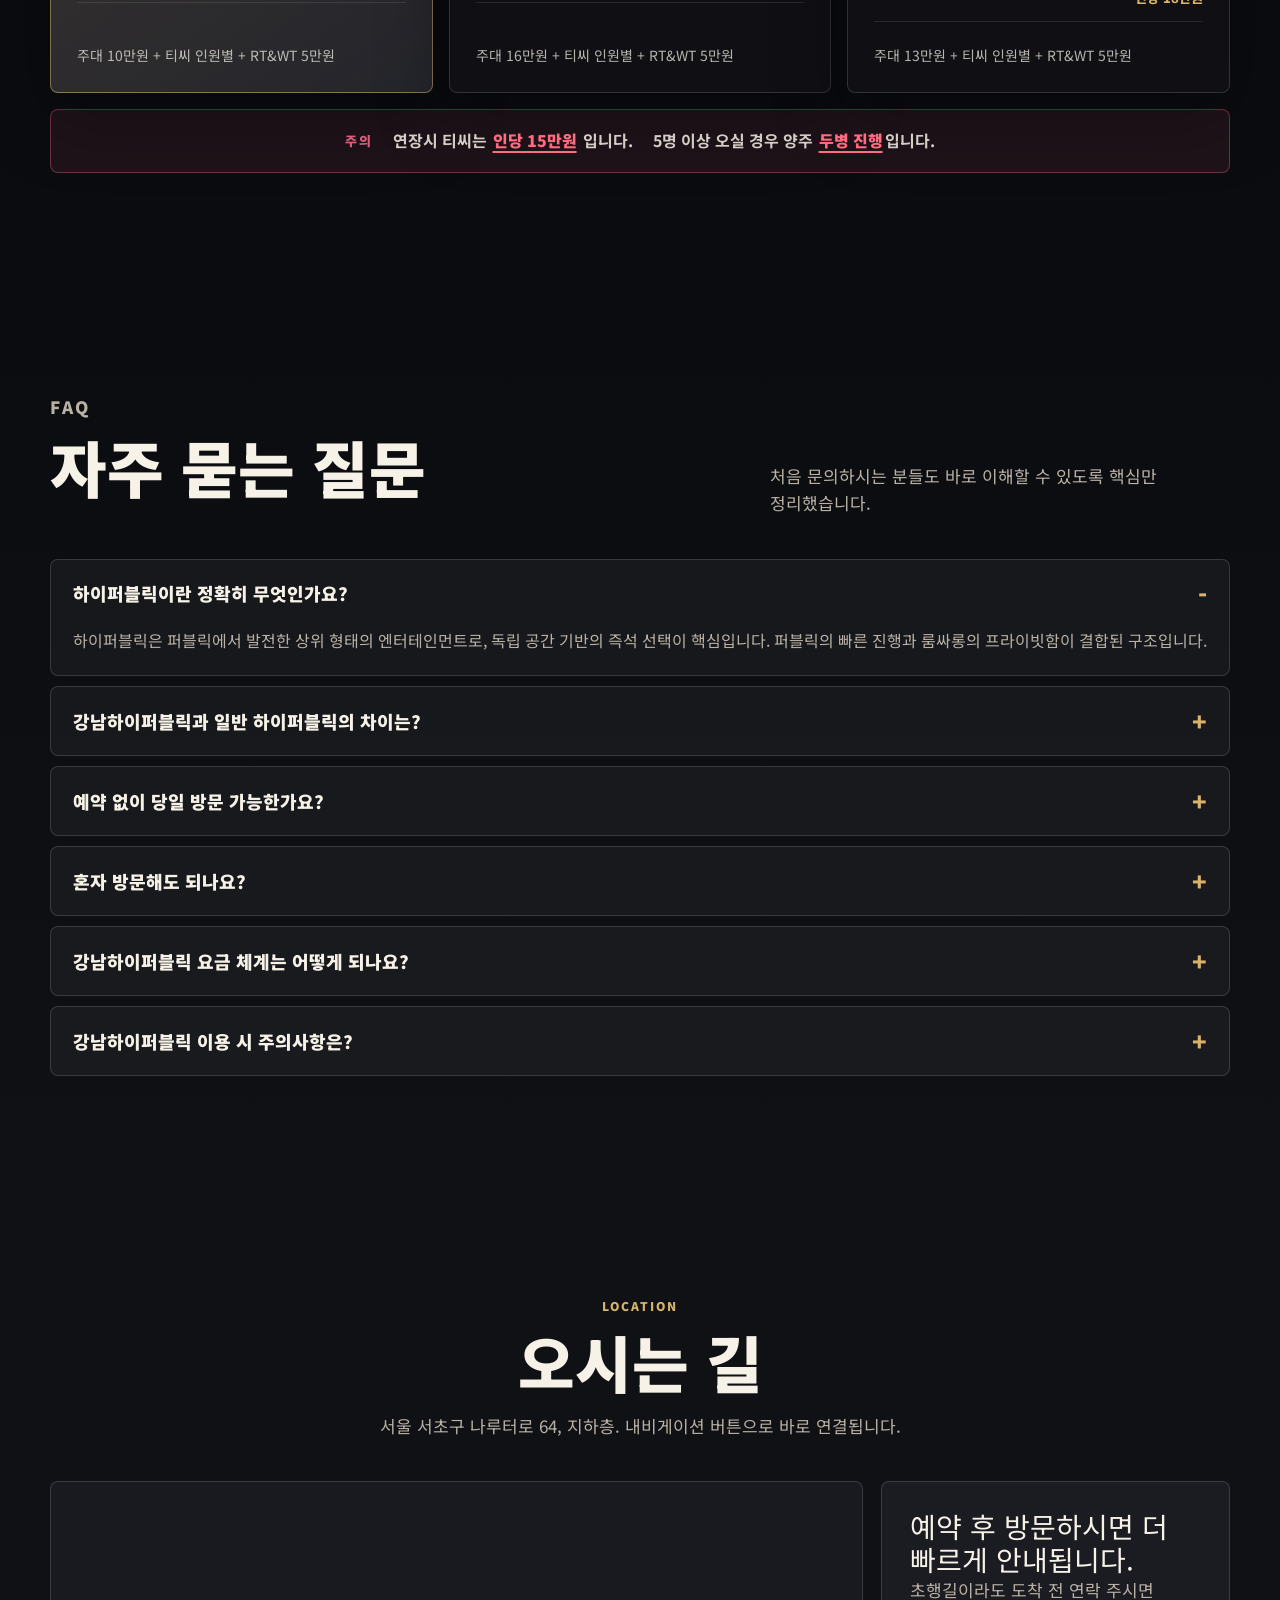
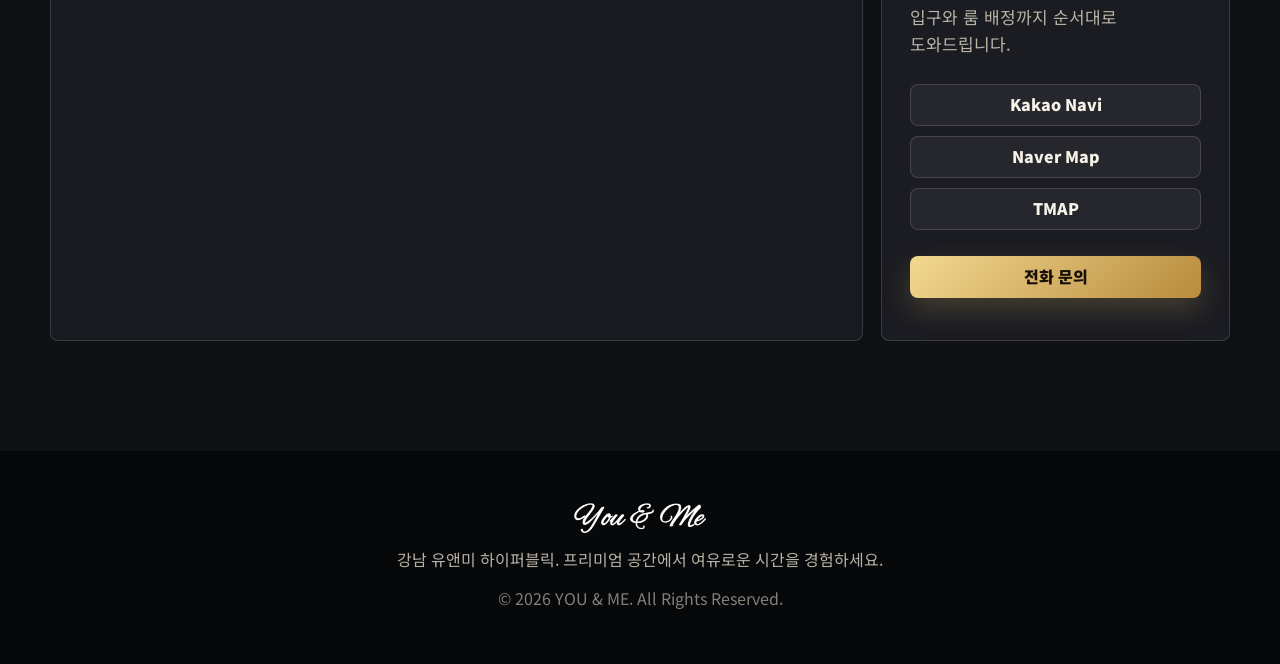
==== commit 9d2e304d: "add faq and price" ====
--- a/index.html
+++ b/index.html
@@ -4,7 +4,7 @@
   <meta charset="UTF-8">
   <meta name="viewport" content="width=device-width, initial-scale=1.0">
   <title>강남 유앤미 하이퍼블릭 | You & Me Gangnam Highpublic</title>
-  <meta name="description" content="강남 유앤미 하이퍼블릭 공식 랜딩페이지. 신논현 중심 프리미엄 룸, 실시간 매장 현황, 주류 가격, 위치와 예약 문의 정보를 확인하세요.">
+  <meta name="description" content="강남 유앤미 하이퍼블릭 공식 랜딩페이지. 강남 중심 프리미엄 룸, 실시간 매장 현황, 주류 가격, 위치와 예약 문의 정보를 확인하세요.">
   <meta name="keywords" content="강남 유앤미, 유앤미 하이퍼블릭, 강남 하이퍼블릭, 신논현 하이퍼블릭, 강남 룸, youandme, 강남, 하이퍼블릭, 디저트 하이퍼블릭, 퍼펙트 하이퍼블릭, 도파민 하이퍼블릭, 달리는 토끼, 달리는토끼, 도파민, 디저트, 퍼펙트, 사라있네, 엘리트, 엘리트 하이퍼블릭, 사라있네 하이퍼블릭, 달토 하이퍼블릭, 달리는 토끼 하이퍼블릭, 선릉 하이퍼블릭, 역삼 하이퍼블릭, 논현 하이퍼블릭, 대치 하이퍼블릭, 선정릉 하이퍼블릭, 하이퍼블릭, you and me, gangnam youandme, gangnam highpublic, gangnam karaoke, gangnam room salon, gangnam vip room, gangnam private room, gangnam nightlife, gangnam lounge, sinsa highpublic, sinnonyheon highpublic, nonhyeon highpublic, yeoksam highpublic, seolleung highpublic, 江南YOU&ME, 江南优安美, 江南高级KTV, 江南商务KTV, 江南VIP包厢, 江南夜总会, 江南高端会所, 江南夜生活, 新沙站KTV, 新论岘KTV, 驿三KTV, 论岘KTV, ユーアンドミー, 江南ハイパーブリック, 江南カラオケ, 江南ルームサロン, 江南高級ラウンジ, 江南VIPルーム, 江南個室カラオケ, 江南ナイトスポット, 新論峴ハイパーブリック, 新沙ハイパーブリック">
   <meta name="robots" content="index, follow, max-image-preview:large, max-snippet:-1, max-video-preview:-1">
   <meta name="author" content="YOU & ME">
@@ -61,7 +61,7 @@
   <link rel="apple-touch-icon" sizes="180x180" href="assets/images/favicon/apple-touch-icon.png" />
   <meta name="apple-mobile-web-app-title" content="You&Me" />
   <link rel="manifest" href="assets/images/favicon/site.webmanifest" />
-  <script src="script.js?v=20260701-maprestore" defer></script>
+  <script src="script.js?v=20260701-pricefaq" defer></script>
 </head>
 <body>
   <header class="site-header" aria-label="Primary navigation">
@@ -73,6 +73,8 @@
       <a href="#lineup" data-i18n="nav.lineup">라인업</a>
       <a href="#menu" data-i18n="nav.menu">주류 안내</a>
       <a href="#space" data-i18n="nav.space">공간</a>
+      <a href="#price" data-i18n="nav.price">정찰제</a>
+      <a href="#faq" data-i18n="nav.faq">FAQ</a>
       <a href="#location" data-i18n="nav.location">오시는 길</a>
     </nav>
     <div class="header-actions">
@@ -184,7 +186,7 @@
     <section class="about-section section-pad">
       <div class="about-copy">
         <p class="eyebrow" data-i18n="about.eyebrow">About You & Me</p>
-        <h2 data-i18n="about.title">신논현 중심에서 만나는 프리미엄 라운지</h2>
+        <h2 data-i18n="about.title">강남 중심에서 만나는 프리미엄 라운지</h2>
         <p data-i18n="about.body">유앤미는 생일파티, 회식, 접대, 각종 모임까지 목적에 맞는 룸과 서비스를 갖춘 강남 하이퍼블릭입니다. 처음 방문하시는 분도 편안하게 즐기실 수 있도록 예약부터 입장까지 세심하게 안내합니다.</p>
       </div>
       <div class="about-facts">
@@ -194,6 +196,66 @@
       </div>
     </section>
 
+
+    <section id="price" class="price-section section-pad">
+      <div class="section-head">
+        <p class="eyebrow" data-i18n="price.eyebrow">Fixed Price</p>
+        <h2 data-i18n="price.title">최저가 정찰제 안내</h2>
+        <p data-i18n="price.desc">방문 전 기준 금액과 구성 내용을 먼저 확인하고, 인원과 시간대에 맞춰 투명하게 상담드립니다.</p>
+      </div>
+      <div class="price-layout">
+        <article class="price-card featured-price">
+          <div class="price-card-head"><span data-i18n="price.event">이벤트</span><strong data-i18n="price.eventTime">OPEN - 21:00</strong></div>
+          <div class="price-rows">
+            <div><span data-i18n="price.one">1인</span><strong>27만원</strong></div>
+            <div><span data-i18n="price.two">2인</span><strong>39만원</strong><em data-i18n="price.per2Event">인당 19.5만원</em></div>
+            <div><span data-i18n="price.three">3인</span><strong>51만원</strong><em data-i18n="price.per3Event">인당 17만원</em></div>
+          </div>
+          <p data-i18n="price.eventBase">주대 10만원 + 티씨 인원별 + RT&amp;WT 5만원</p>
+        </article>
+        <article class="price-card">
+          <div class="price-card-head"><span data-i18n="price.first">1부</span><strong data-i18n="price.firstTime">21:00 - 24:00</strong></div>
+          <div class="price-rows">
+            <div><span data-i18n="price.one">1인</span><strong>33만원</strong></div>
+            <div><span data-i18n="price.two">2인</span><strong>45만원</strong><em data-i18n="price.per2First">인당 22.5만원</em></div>
+            <div><span data-i18n="price.three">3인</span><strong>57만원</strong><em data-i18n="price.per3First">인당 19만원</em></div>
+          </div>
+          <p data-i18n="price.firstBase">주대 16만원 + 티씨 인원별 + RT&amp;WT 5만원</p>
+        </article>
+        <article class="price-card">
+          <div class="price-card-head"><span data-i18n="price.second">2부</span><strong data-i18n="price.secondTime">24:00 - CLOSE 18:00</strong></div>
+          <div class="price-rows">
+            <div><span data-i18n="price.one">1인</span><strong>30만원</strong></div>
+            <div><span data-i18n="price.two">2인</span><strong>42만원</strong><em data-i18n="price.per2Second">인당 21만원</em></div>
+            <div><span data-i18n="price.three">3인</span><strong>54만원</strong><em data-i18n="price.per3Second">인당 18만원</em></div>
+          </div>
+          <p data-i18n="price.secondBase">주대 13만원 + 티씨 인원별 + RT&amp;WT 5만원</p>
+        </article>
+      </div>
+      <div class="price-notice" role="note">
+        <strong data-i18n="price.noticePrefix">주의</strong>
+        <p><span data-i18n="price.notice1Before">연장시 티씨는 </span><mark data-i18n="price.notice1Mark">인당 15만원</mark><span data-i18n="price.notice1After"> 입니다.</span></p>
+        <p><span data-i18n="price.notice2Before">5명 이상 오실 경우 양주 </span><mark data-i18n="price.notice2Mark">두병 진행</mark><span data-i18n="price.notice2After">입니다.</span></p>
+      </div>
+    </section>
+
+    <section id="faq" class="faq-section section-pad">
+      <div class="split-head">
+        <div>
+          <p class="eyebrow" data-i18n="faq.eyebrow">FAQ</p>
+          <h2 data-i18n="faq.title">자주 묻는 질문</h2>
+        </div>
+        <p data-i18n="faq.desc">처음 문의하시는 분들도 바로 이해할 수 있도록 핵심만 정리했습니다.</p>
+      </div>
+      <div class="faq-list">
+        <details open><summary data-i18n="faq.q1">하이퍼블릭이란 정확히 무엇인가요?</summary><p data-i18n="faq.a1">하이퍼블릭은 퍼블릭에서 발전한 상위 형태의 엔터테인먼트로, 독립 공간 기반의 즉석 선택이 핵심입니다. 퍼블릭의 빠른 진행과 룸싸롱의 프라이빗함이 결합된 구조입니다.</p></details>
+        <details><summary data-i18n="faq.q2">강남하이퍼블릭과 일반 하이퍼블릭의 차이는?</summary><p data-i18n="faq.a2">강남하이퍼블릭은 강남 지역 특성상 외모 수준, 서비스 품질, 프리미엄 분위기가 한층 강합니다. 업소별 스타일 분화도 더 뚜렷하며, 선택 폭이 넓은 것이 특징입니다.</p></details>
+        <details><summary data-i18n="faq.q3">예약 없이 당일 방문 가능한가요?</summary><p data-i18n="faq.a3">당일 문의 후 입장이 가능한 경우가 많습니다. 다만 주말이나 심야 시간대는 사전 문의가 유리하며, 대기 여부를 미리 확인하는 것을 권장합니다.</p></details>
+        <details><summary data-i18n="faq.q4">혼자 방문해도 되나요?</summary><p data-i18n="faq.a4">네, 1:1 매칭 구조이므로 단독 방문도 전혀 문제없습니다. 단독 고객 비율도 상당히 높은 편이며, 부담 없이 이용 가능합니다.</p></details>
+        <details><summary data-i18n="faq.q5">강남하이퍼블릭 요금 체계는 어떻게 되나요?</summary><p data-i18n="faq.a5">업소마다 다르지만 일반적으로 주대와 60분 단위 이용 요금으로 구성됩니다. 웹 예약 이벤트 시 할인이 적용될 수 있으며, 정확한 요금은 전담 채널을 통해 확인 가능합니다.</p></details>
+        <details><summary data-i18n="faq.q6">강남하이퍼블릭 이용 시 주의사항은?</summary><p data-i18n="faq.a6">과도한 음주는 자제하시고, 업소 내 규정을 준수해 주세요. 예약 시간을 지키는 것이 원활한 진행에 도움이 되며, 문의 시 정확한 정보를 전달할수록 더 나은 서비스를 받을 수 있습니다.</p></details>
+      </div>
+    </section>
     <section id="location" class="location-section section-pad">
       <div class="section-head">
         <p class="eyebrow" data-i18n="location.eyebrow">Location</p>
@@ -247,3 +309,5 @@
 </html>
 
 
+
+
--- a/main.css
+++ b/main.css
@@ -391,6 +391,155 @@
 .about-facts strong { display: block; margin-top: 6px; font-size: 22px; }
 .about-call-btn { min-height: 42px; margin-top: 10px; padding: 0 18px; display: inline-flex; align-items: center; justify-content: center; border-radius: 8px; background: linear-gradient(135deg, #f2d990, #b98b3d); color: #181006; font-size: 15px; font-weight: 900; }
 
+
+.price-section {
+  background: radial-gradient(circle at 80% 10%, rgba(215, 180, 106, 0.16), transparent 30%), #0b0c10;
+}
+.price-layout {
+  display: grid;
+  grid-template-columns: repeat(3, minmax(0, 1fr));
+  gap: 16px;
+}
+.price-card {
+  min-height: 360px;
+  display: flex;
+  flex-direction: column;
+  justify-content: space-between;
+  gap: 22px;
+  padding: 26px;
+  border: 1px solid var(--line);
+  border-radius: 8px;
+  background: var(--panel);
+  box-shadow: var(--shadow);
+}
+.featured-price {
+  border-color: rgba(215, 180, 106, 0.52);
+  background: linear-gradient(145deg, rgba(215, 180, 106, 0.18), rgba(255, 255, 255, 0.045)), var(--panel-strong);
+}
+.price-card-head span {
+  display: block;
+  color: var(--gold);
+  font-size: 13px;
+  font-weight: 900;
+  letter-spacing: 0.12em;
+  text-transform: uppercase;
+}
+.price-card-head strong {
+  display: block;
+  margin-top: 6px;
+  color: var(--text);
+  font-size: clamp(24px, 3vw, 36px);
+  line-height: 1.08;
+}
+.price-rows {
+  display: grid;
+  gap: 10px;
+}
+.price-rows div {
+  display: grid;
+  grid-template-columns: auto 1fr;
+  gap: 8px 14px;
+  align-items: baseline;
+  padding: 12px 0;
+  border-bottom: 1px solid rgba(255, 255, 255, 0.1);
+}
+.price-rows span {
+  color: var(--muted);
+  font-size: 14px;
+  font-weight: 900;
+}
+.price-rows strong {
+  justify-self: end;
+  color: var(--text);
+  font-size: 25px;
+  line-height: 1;
+}
+.price-rows em {
+  grid-column: 2;
+  justify-self: end;
+  color: var(--gold);
+  font-size: 13px;
+  font-style: normal;
+  font-weight: 800;
+}
+.price-card p {
+  margin-bottom: 0;
+  color: rgba(247, 242, 232, 0.72);
+  font-size: 14px;
+}
+.price-notice {
+  margin-top: 16px;
+  display: flex;
+  align-items: center;
+  justify-content: center;
+  gap: 14px 20px;
+  flex-wrap: wrap;
+  padding: 18px 22px;
+  border: 1px solid rgba(217, 94, 123, 0.42);
+  border-radius: 8px;
+  background: rgba(217, 94, 123, 0.1);
+}
+.price-notice strong {
+  color: var(--rose);
+  font-size: 13px;
+  font-weight: 900;
+  letter-spacing: 0.12em;
+}
+.price-notice p {
+  margin: 0;
+  color: rgba(247, 242, 232, 0.84);
+  font-weight: 700;
+}
+.price-notice mark {
+  padding: 0 2px;
+  background: transparent;
+  color: #ff6b7f;
+  font-weight: 900;
+  text-decoration: underline;
+  text-decoration-thickness: 2px;
+  text-underline-offset: 4px;
+}
+.faq-section {
+  background: linear-gradient(180deg, #0b0c10, #101115);
+}
+.faq-list {
+  display: grid;
+  gap: 10px;
+}
+.faq-list details {
+  border: 1px solid var(--line);
+  border-radius: 8px;
+  background: rgba(255, 255, 255, 0.045);
+  overflow: hidden;
+}
+.faq-list summary {
+  min-height: 68px;
+  display: flex;
+  align-items: center;
+  justify-content: space-between;
+  gap: 18px;
+  padding: 18px 22px;
+  color: var(--text);
+  cursor: pointer;
+  font-size: 18px;
+  font-weight: 900;
+  list-style: none;
+}
+.faq-list summary::-webkit-details-marker { display: none; }
+.faq-list summary::after {
+  content: '+';
+  flex: 0 0 auto;
+  color: var(--gold);
+  font-size: 24px;
+  line-height: 1;
+}
+.faq-list details[open] summary::after { content: '-'; }
+.faq-list details p {
+  margin: 0;
+  padding: 0 22px 22px;
+  color: var(--muted);
+  font-size: 16px;
+}
 .location-section { background: #101115; }
 .location-layout {
   display: grid;
@@ -475,7 +624,8 @@
   .hero-content { padding-bottom: 180px; }
   .hero-panel { left: 24px; right: 24px; bottom: 32px; width: auto; }
   .scroll-cue { display: none; }
-  .split-head, .status-board, .about-section, .location-layout { grid-template-columns: 1fr; }
+  .split-head, .status-board, .about-section, .price-layout, .location-layout { grid-template-columns: 1fr; }
+  .price-card { min-height: auto; }
   .bottle-grid { grid-template-columns: repeat(3, minmax(0, 1fr)); }
   .space-gallery { grid-template-columns: repeat(2, minmax(0, 1fr)); grid-auto-rows: 180px; }
 }
@@ -494,7 +644,7 @@
   .scroll-cue { display: none; }
   h1 { font-size: clamp(48px, 18vw, 76px); }
   h2 { font-size: clamp(29px, 10vw, 42px); }
-  .hero-copy, .section-head p:not(.eyebrow), .split-head p, .about-copy p, .visit-card p { font-size: 15px; }
+  .hero-copy, .section-head p:not(.eyebrow), .split-head p, .about-copy p, .visit-card p, .faq-list details p { font-size: 15px; }
   .bottle-card { min-height: 0; grid-template-rows: 104px auto; gap: 4px; padding: 9px 8px 10px; align-items: center; justify-items: center; text-align: center; }
   .bottle-image { height: 104px; }
   .bottle-image img { max-height: 98px; }
@@ -515,3 +665,5 @@
 
 
 
+
+
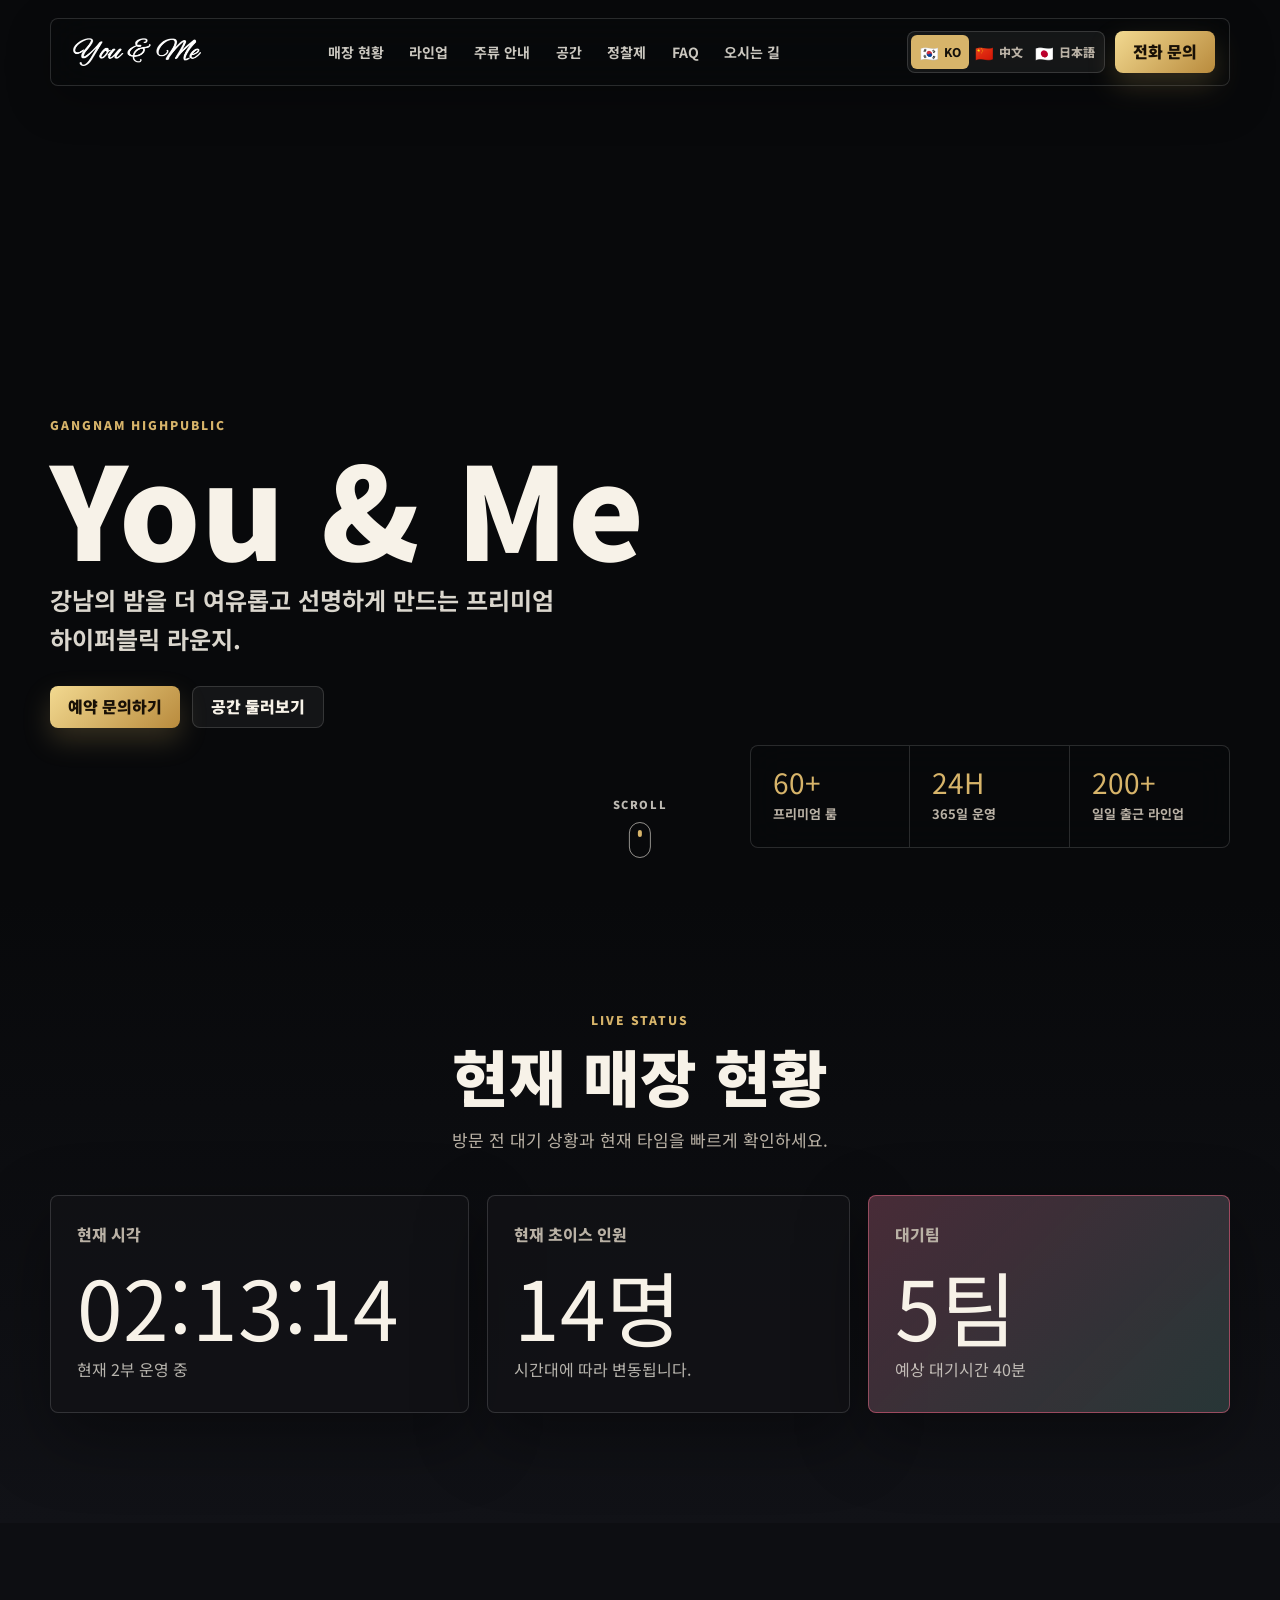
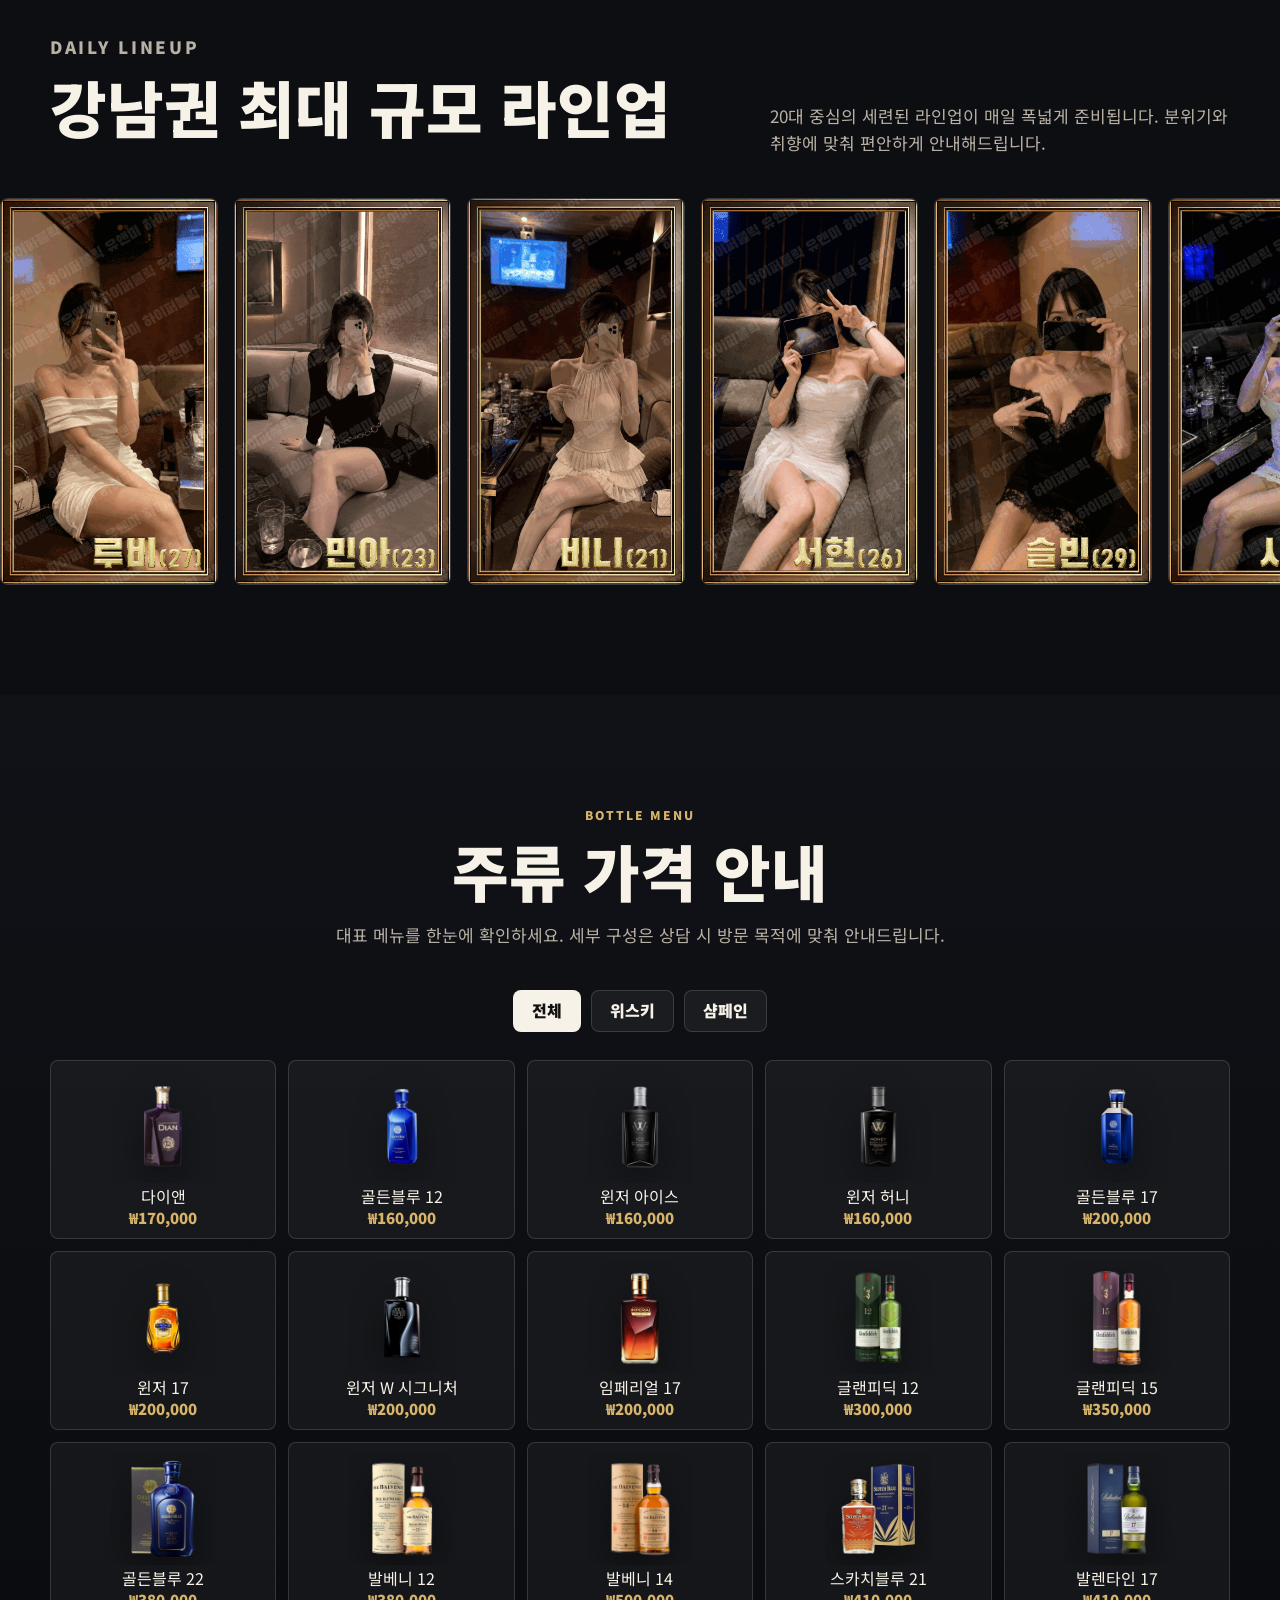
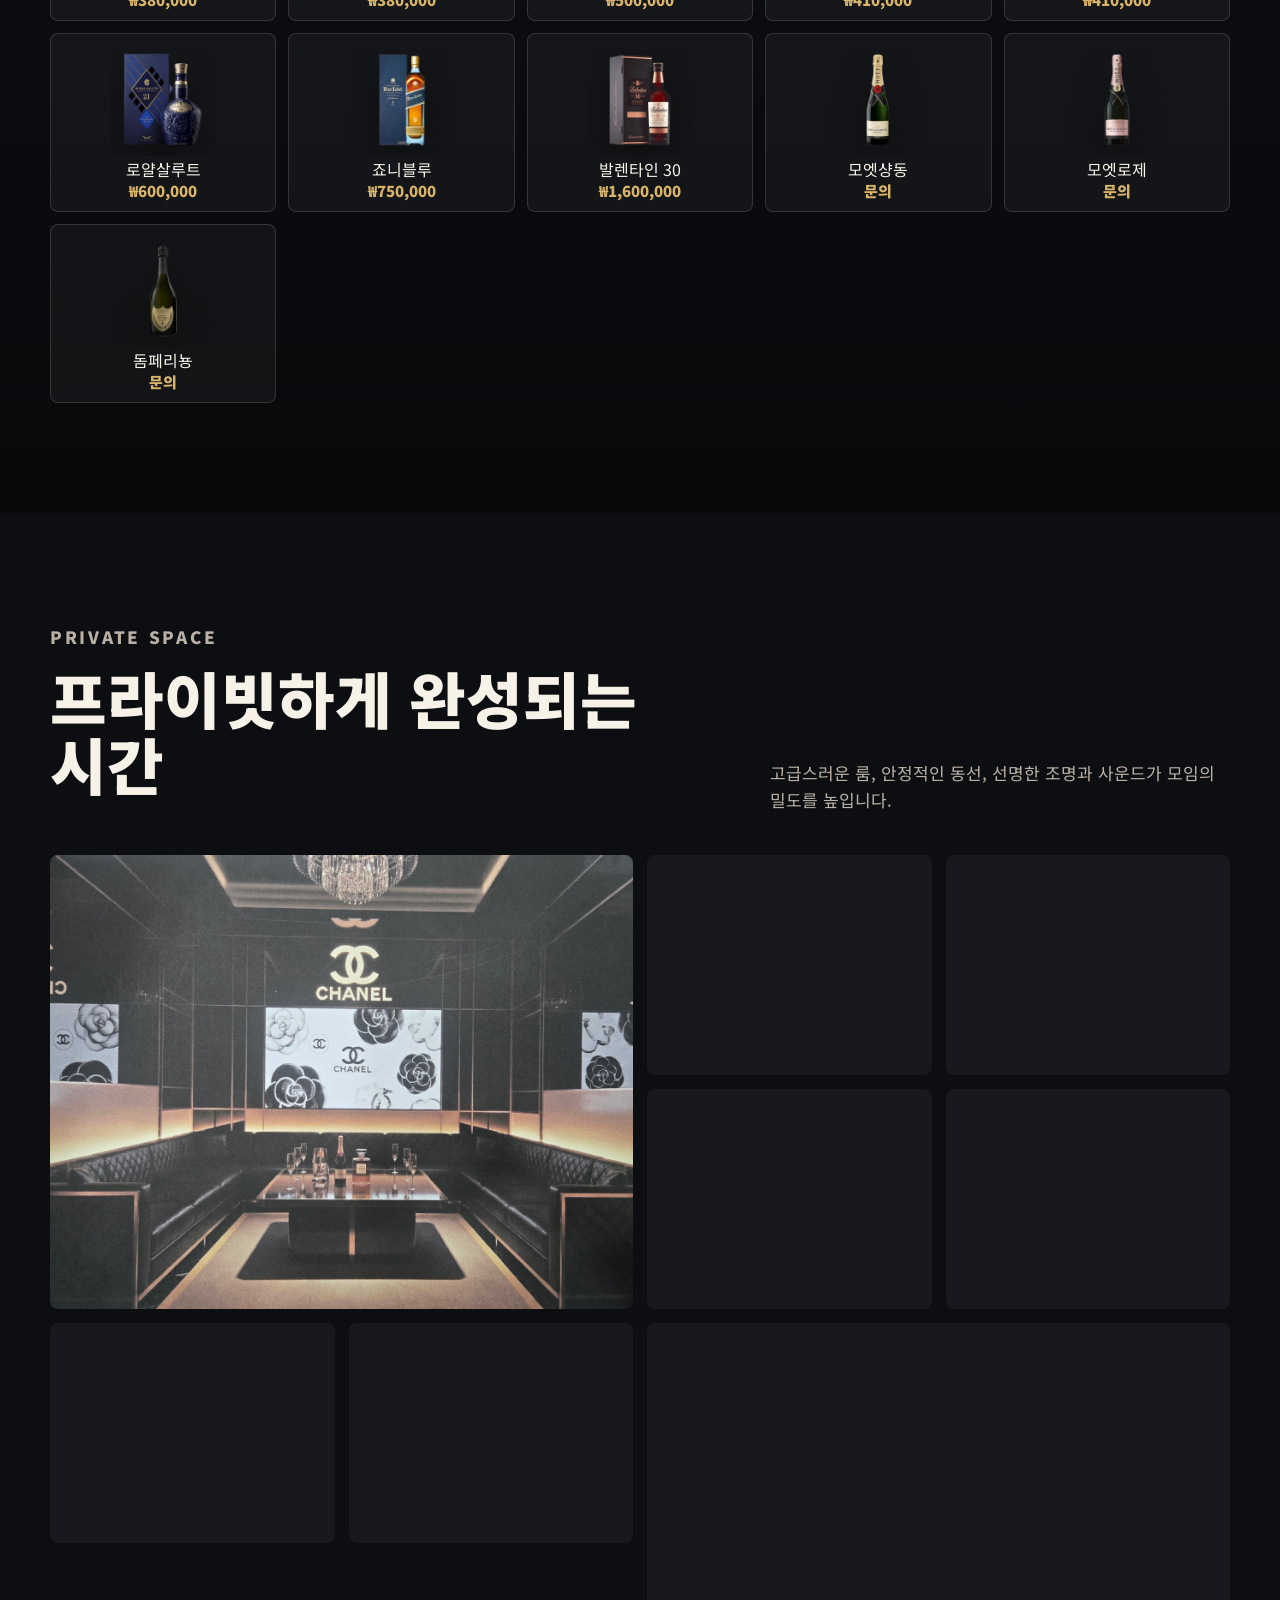
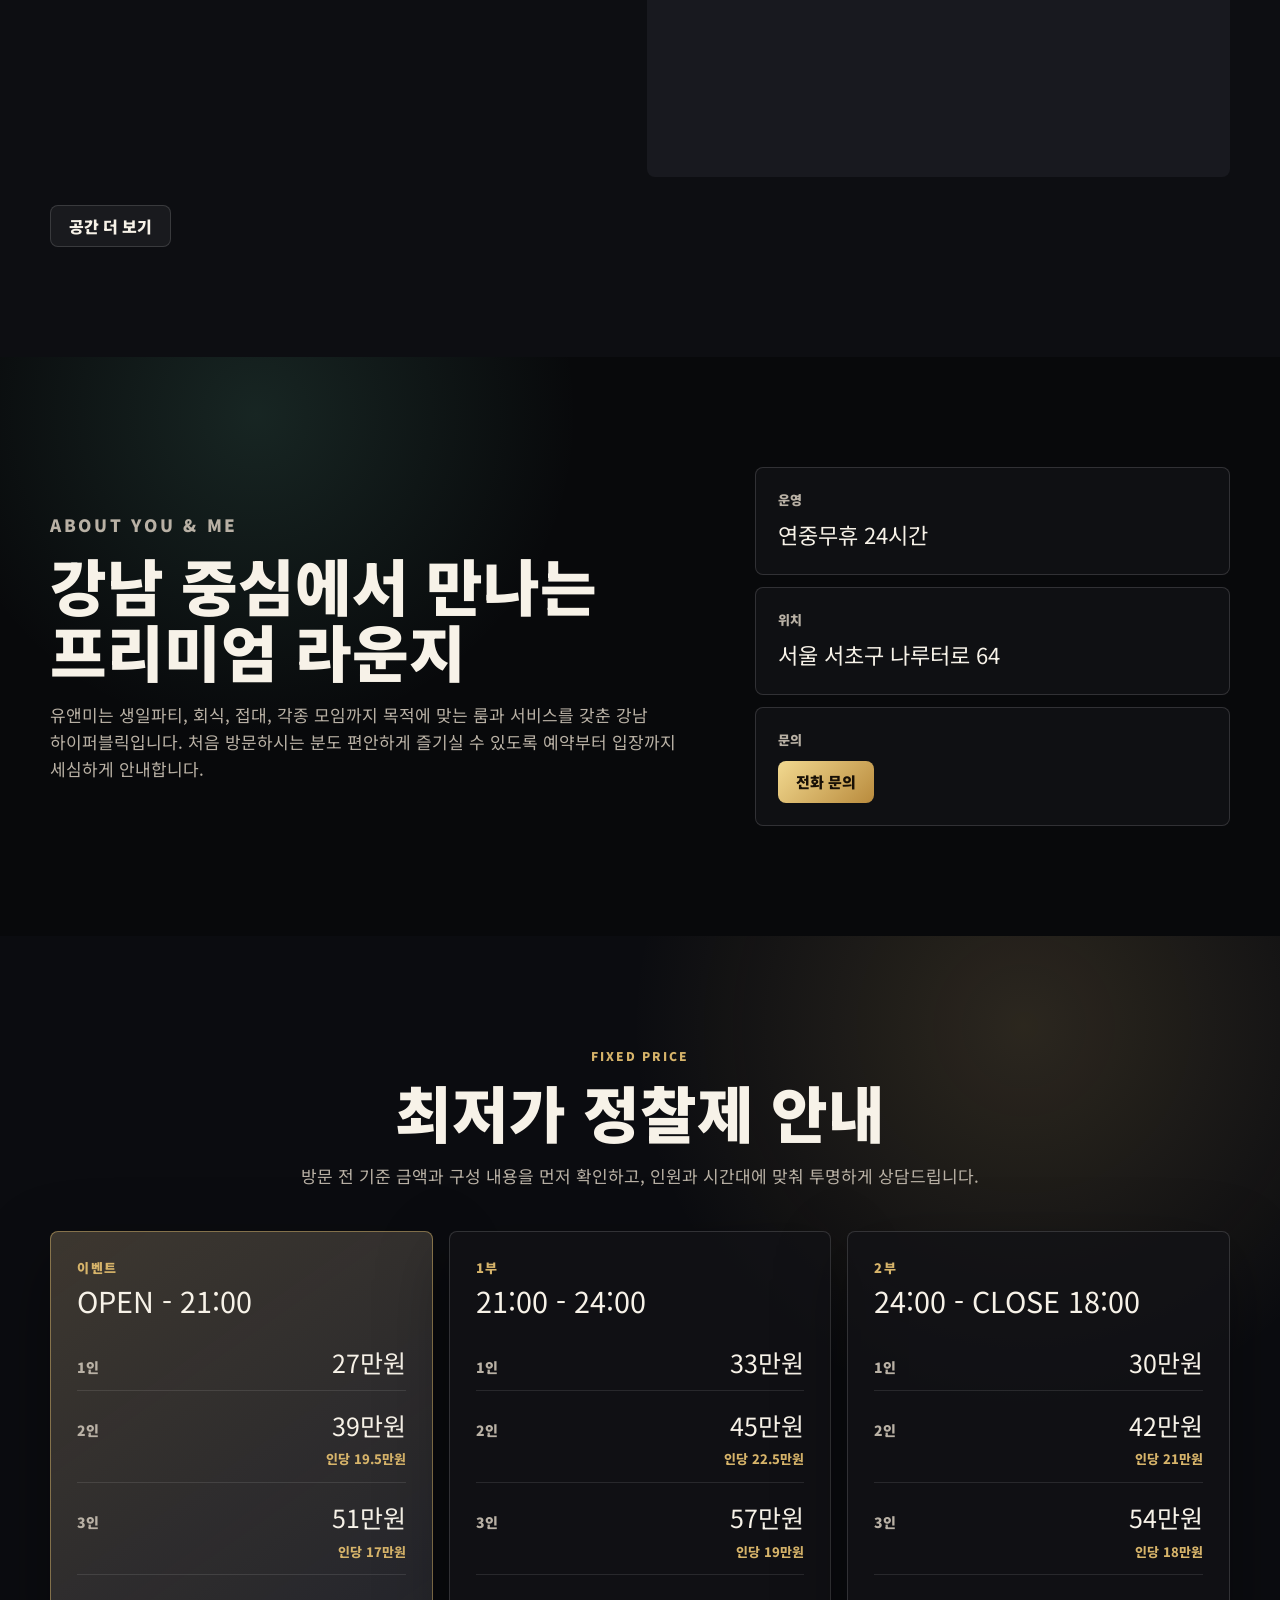
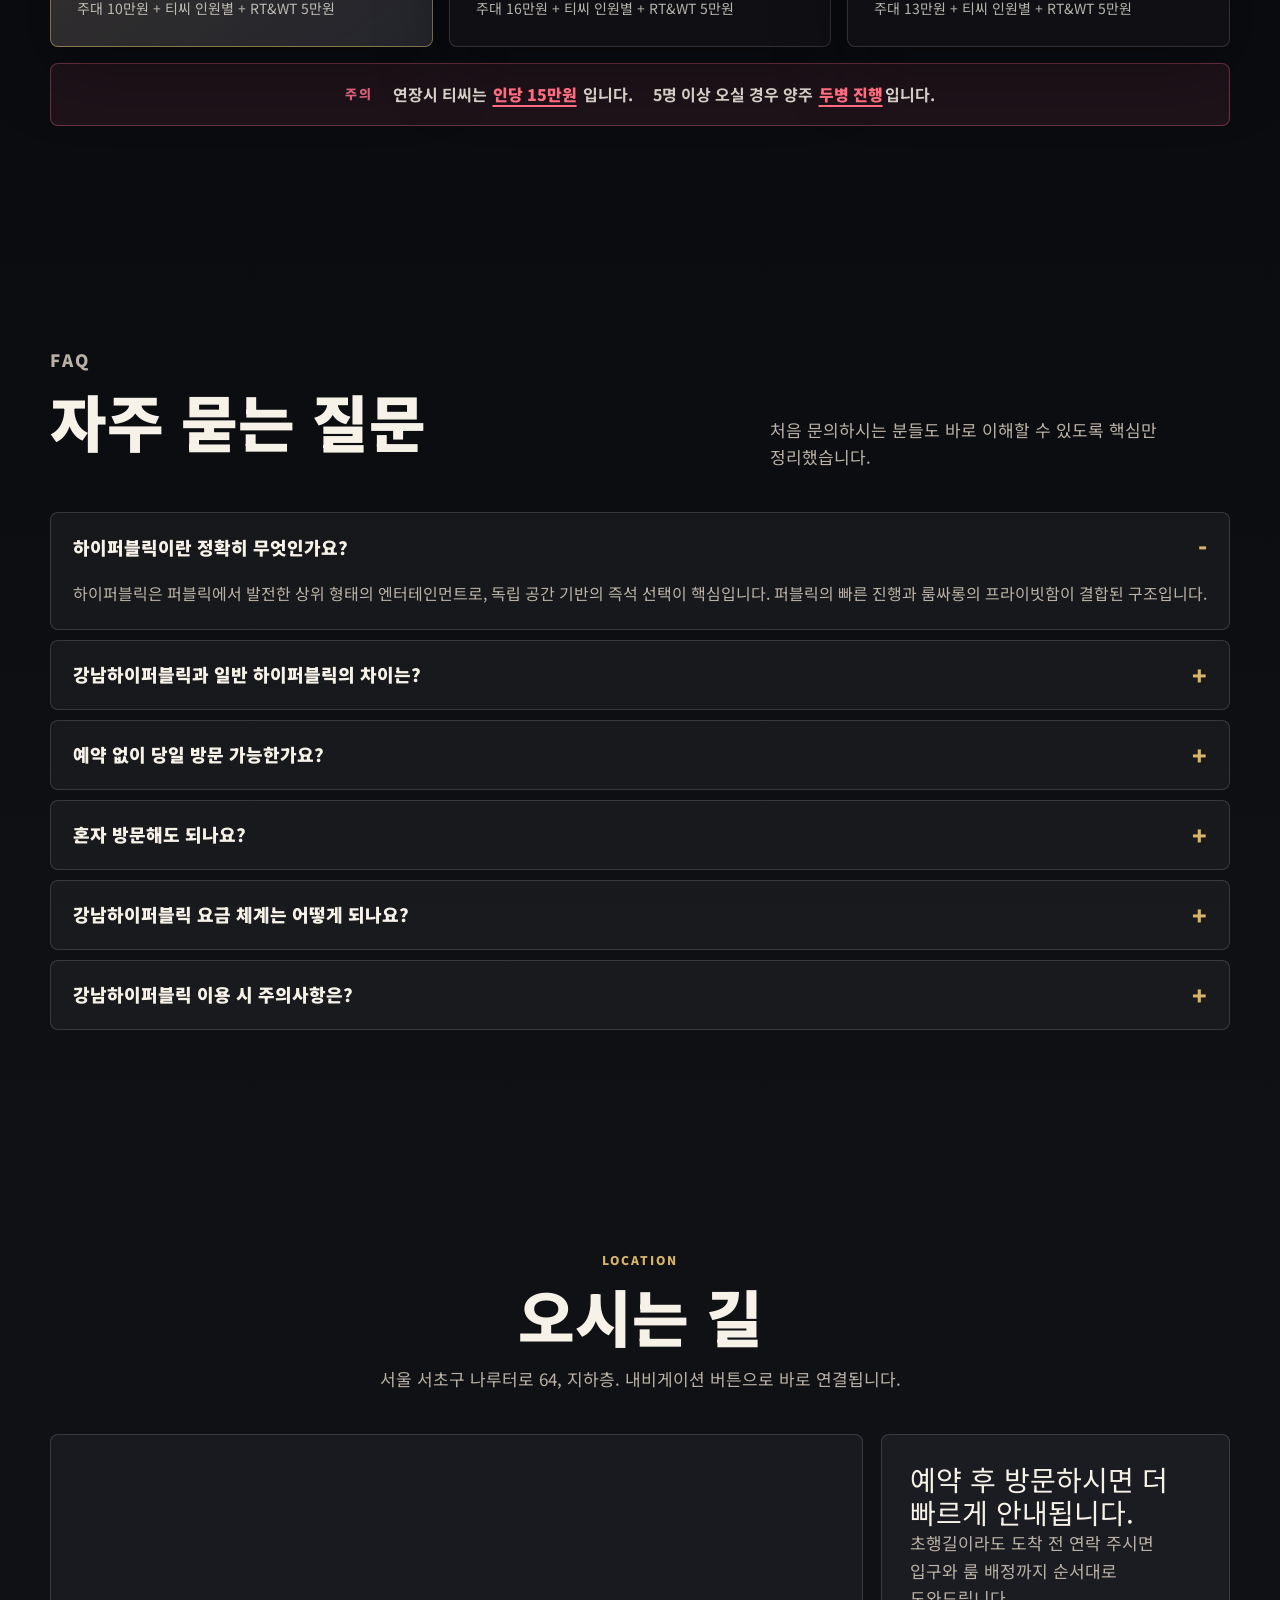
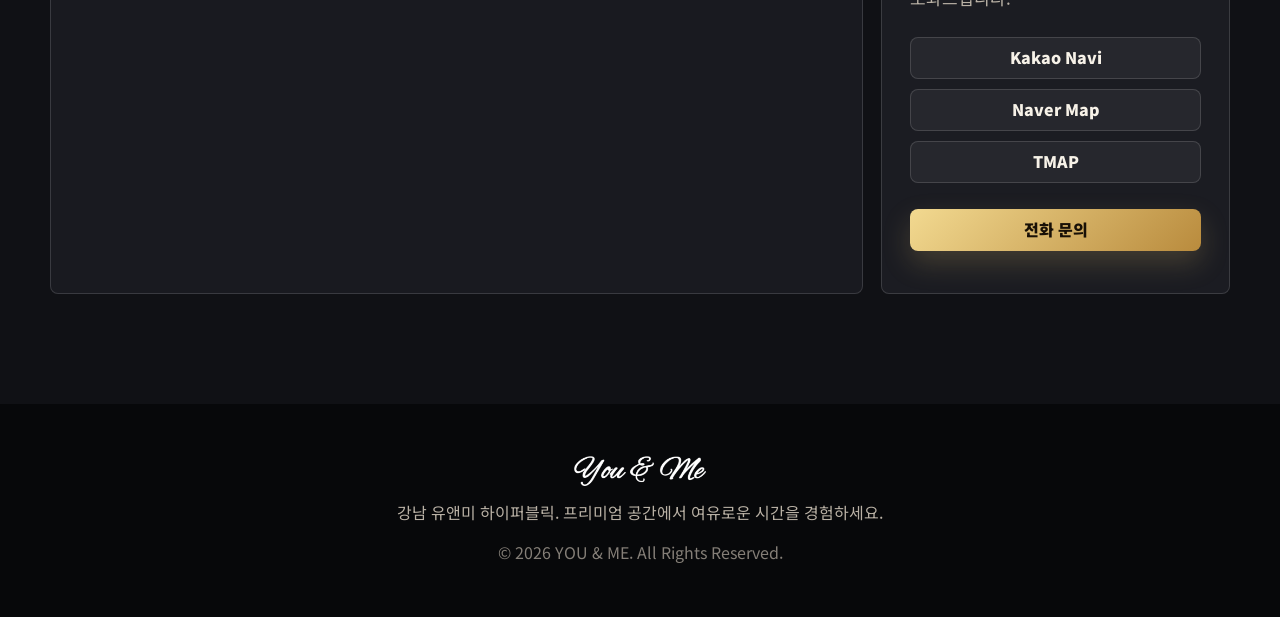
==== commit c53f32cd: "git add sitemap" ====
--- a/index.html
+++ b/index.html
@@ -4,25 +4,25 @@
   <meta charset="UTF-8">
   <meta name="viewport" content="width=device-width, initial-scale=1.0">
   <title>강남 유앤미 하이퍼블릭 | You & Me Gangnam Highpublic</title>
-  <meta name="description" content="강남 유앤미 하이퍼블릭 공식 랜딩페이지. 강남 중심 프리미엄 룸, 실시간 매장 현황, 주류 가격, 위치와 예약 문의 정보를 확인하세요.">
+  <meta name="description" content="강남 유앤미 하이퍼블릭 공식 랜딩페이지. 강남 중심 프리미엄 룸, 최저가 정찰제, FAQ, 실시간 매장 현황과 예약 정보를 확인하세요.">
   <meta name="keywords" content="강남 유앤미, 유앤미 하이퍼블릭, 강남 하이퍼블릭, 신논현 하이퍼블릭, 강남 룸, youandme, 강남, 하이퍼블릭, 디저트 하이퍼블릭, 퍼펙트 하이퍼블릭, 도파민 하이퍼블릭, 달리는 토끼, 달리는토끼, 도파민, 디저트, 퍼펙트, 사라있네, 엘리트, 엘리트 하이퍼블릭, 사라있네 하이퍼블릭, 달토 하이퍼블릭, 달리는 토끼 하이퍼블릭, 선릉 하이퍼블릭, 역삼 하이퍼블릭, 논현 하이퍼블릭, 대치 하이퍼블릭, 선정릉 하이퍼블릭, 하이퍼블릭, you and me, gangnam youandme, gangnam highpublic, gangnam karaoke, gangnam room salon, gangnam vip room, gangnam private room, gangnam nightlife, gangnam lounge, sinsa highpublic, sinnonyheon highpublic, nonhyeon highpublic, yeoksam highpublic, seolleung highpublic, 江南YOU&ME, 江南优安美, 江南高级KTV, 江南商务KTV, 江南VIP包厢, 江南夜总会, 江南高端会所, 江南夜生活, 新沙站KTV, 新论岘KTV, 驿三KTV, 论岘KTV, ユーアンドミー, 江南ハイパーブリック, 江南カラオケ, 江南ルームサロン, 江南高級ラウンジ, 江南VIPルーム, 江南個室カラオケ, 江南ナイトスポット, 新論峴ハイパーブリック, 新沙ハイパーブリック">
   <meta name="robots" content="index, follow, max-image-preview:large, max-snippet:-1, max-video-preview:-1">
   <meta name="author" content="YOU & ME">
   <meta name="theme-color" content="#08090b">
   <meta name="format-detection" content="telephone=yes">
-  <link rel="canonical" href="https://highpublic.github.io/youandme/kr/">
+  <link rel="canonical" href="https://highpublic.github.io/youandme/">
   <link rel="alternate" hreflang="ko" href="https://highpublic.github.io/youandme/kr/">
   <link rel="alternate" hreflang="zh-CN" href="https://highpublic.github.io/youandme/cn/">
   <link rel="alternate" hreflang="ja" href="https://highpublic.github.io/youandme/jp/">
-  <link rel="alternate" hreflang="x-default" href="https://highpublic.github.io/youandme/kr/">
+  <link rel="alternate" hreflang="x-default" href="https://highpublic.github.io/youandme/">
   <meta property="og:type" content="website">
   <meta property="og:site_name" content="YOU & ME">
   <meta property="og:locale" content="ko_KR">
   <meta property="og:locale:alternate" content="zh_CN">
   <meta property="og:locale:alternate" content="ja_JP">
   <meta property="og:title" content="강남 유앤미 하이퍼블릭 | You & Me Gangnam Highpublic">
-  <meta property="og:description" content="강남 중심 프리미엄 라운지. 실시간 매장 현황, 주류 가격, 공간 사진과 예약 문의 정보를 확인하세요.">
-  <meta property="og:url" content="https://highpublic.github.io/youandme/kr/">
+  <meta property="og:description" content="강남 유앤미 하이퍼블릭 공식 랜딩페이지. 강남 중심 프리미엄 룸, 최저가 정찰제, FAQ, 실시간 매장 현황과 예약 정보를 확인하세요.">
+  <meta property="og:url" content="https://highpublic.github.io/youandme/">
   <meta property="og:image" content="https://highpublic.github.io/youandme/assets/images/ogImage.png">
   <meta property="og:image:secure_url" content="https://highpublic.github.io/youandme/assets/images/ogImage.png">
   <meta property="og:image:type" content="image/png">
@@ -31,25 +31,63 @@
   <meta property="og:image:height" content="630">
   <meta name="twitter:card" content="summary_large_image">
   <meta name="twitter:title" content="강남 유앤미 하이퍼블릭 | You & Me Gangnam Highpublic">
-  <meta name="twitter:description" content="강남 유앤미 하이퍼블릭의 매장 현황, 주류 가격, 공간 사진과 예약 정보를 확인하세요.">
+  <meta name="twitter:description" content="강남 유앤미 하이퍼블릭 공식 랜딩페이지. 강남 중심 프리미엄 룸, 최저가 정찰제, FAQ, 실시간 매장 현황과 예약 정보를 확인하세요.">
   <meta name="twitter:image" content="https://highpublic.github.io/youandme/assets/images/ogImage.png">
   <script type="application/ld+json">
   {
     "@context": "https://schema.org",
-    "@type": "LocalBusiness",
-    "name": "YOU & ME Gangnam Highpublic",
-    "alternateName": "강남 유앤미 하이퍼블릭",
-    "image": "https://highpublic.github.io/youandme/assets/images/ogImage.png",
-    "telephone": "+82-10-4201-1483",
-    "address": {
-      "@type": "PostalAddress",
-      "streetAddress": "나루터로 64",
-      "addressLocality": "서초구",
-      "addressRegion": "서울",
-      "addressCountry": "KR"
-    },
-    "openingHours": "Mo-Su 00:00-23:59",
-    "priceRange": "₩₩₩"
+    "@graph": [
+      {
+        "@type": "LocalBusiness",
+        "@id": "https://highpublic.github.io/youandme/#business",
+        "name": "YOU & ME Gangnam Highpublic",
+        "alternateName": ["강남 유앤미 하이퍼블릭", "江南 YOU & ME Highpublic", "江南 ユーアンドミー Highpublic"],
+        "url": "https://highpublic.github.io/youandme/",
+        "image": "https://highpublic.github.io/youandme/assets/images/ogImage.png",
+        "logo": "https://highpublic.github.io/youandme/assets/images/youandme.png",
+        "telephone": "+82-10-4201-1483",
+        "priceRange": "₩₩₩",
+        "hasMap": "https://highpublic.github.io/youandme/#location",
+        "areaServed": ["강남", "서초", "논현", "신논현", "Gangnam", "Seoul"],
+        "address": {
+          "@type": "PostalAddress",
+          "streetAddress": "나루터로 64",
+          "addressLocality": "서초구",
+          "addressRegion": "서울",
+          "postalCode": "06525",
+          "addressCountry": "KR"
+        },
+        "geo": {
+          "@type": "GeoCoordinates",
+          "latitude": 37.514739,
+          "longitude": 127.019689
+        },
+        "openingHoursSpecification": [
+          {
+            "@type": "OpeningHoursSpecification",
+            "dayOfWeek": ["Monday", "Tuesday", "Wednesday", "Thursday", "Friday", "Saturday", "Sunday"],
+            "opens": "00:00",
+            "closes": "23:59"
+          }
+        ],
+        "sameAs": [
+          "https://kko.kakao.com/8rZOKr7J5F",
+          "https://naver.me/xKto8mbX"
+        ]
+      },
+      {
+        "@type": "FAQPage",
+        "@id": "https://highpublic.github.io/youandme/#faq",
+        "mainEntity": [
+          { "@type": "Question", "name": "하이퍼블릭이란 정확히 무엇인가요?", "acceptedAnswer": { "@type": "Answer", "text": "하이퍼블릭은 퍼블릭에서 발전한 상위 형태의 엔터테인먼트로, 독립 공간 기반의 즉석 선택이 핵심입니다. 퍼블릭의 빠른 진행과 룸싸롱의 프라이빗함이 결합된 구조입니다." } },
+          { "@type": "Question", "name": "강남하이퍼블릭과 일반 하이퍼블릭의 차이는?", "acceptedAnswer": { "@type": "Answer", "text": "강남하이퍼블릭은 강남 지역 특성상 외모 수준, 서비스 품질, 프리미엄 분위기가 한층 강합니다. 업소별 스타일 분화도 더 뚜렷하며, 선택 폭이 넓은 것이 특징입니다." } },
+          { "@type": "Question", "name": "예약 없이 당일 방문 가능한가요?", "acceptedAnswer": { "@type": "Answer", "text": "당일 문의 후 입장이 가능한 경우가 많습니다. 다만 주말이나 심야 시간대는 사전 문의가 유리하며, 대기 여부를 미리 확인하는 것을 권장합니다." } },
+          { "@type": "Question", "name": "혼자 방문해도 되나요?", "acceptedAnswer": { "@type": "Answer", "text": "네, 1:1 매칭 구조이므로 단독 방문도 전혀 문제없습니다. 단독 고객 비율도 상당히 높은 편이며, 부담 없이 이용 가능합니다." } },
+          { "@type": "Question", "name": "강남하이퍼블릭 요금 체계는 어떻게 되나요?", "acceptedAnswer": { "@type": "Answer", "text": "업소마다 다르지만 일반적으로 주대와 60분 단위 이용 요금으로 구성됩니다. 웹 예약 이벤트 시 할인이 적용될 수 있으며, 정확한 요금은 전담 채널을 통해 확인 가능합니다." } },
+          { "@type": "Question", "name": "강남하이퍼블릭 이용 시 주의사항은?", "acceptedAnswer": { "@type": "Answer", "text": "과도한 음주는 자제하시고, 업소 내 규정을 준수해 주세요. 예약 시간을 지키는 것이 원활한 진행에 도움이 되며, 문의 시 정확한 정보를 전달할수록 더 나은 서비스를 받을 수 있습니다." } }
+        ]
+      }
+    ]
   }
   </script>
   <link rel="preload" as="image" href="assets/images/optimized/bg0-1200.jpg" fetchpriority="high">
@@ -61,7 +99,7 @@
   <link rel="apple-touch-icon" sizes="180x180" href="assets/images/favicon/apple-touch-icon.png" />
   <meta name="apple-mobile-web-app-title" content="You&Me" />
   <link rel="manifest" href="assets/images/favicon/site.webmanifest" />
-  <script src="script.js?v=20260701-pricefaq" defer></script>
+  <script src="script.js?v=20260702-seo" defer></script>
 </head>
 <body>
   <header class="site-header" aria-label="Primary navigation">
@@ -311,3 +349,4 @@
 
 
 
+
--- a/main.css
+++ b/main.css
@@ -428,8 +428,10 @@
   display: block;
   margin-top: 6px;
   color: var(--text);
-  font-size: clamp(24px, 3vw, 36px);
+  font-size: clamp(20px, 2.25vw, 34px);
   line-height: 1.08;
+  white-space: nowrap;
+  overflow-wrap: normal;
 }
 .price-rows {
   display: grid;
@@ -626,6 +628,7 @@
   .scroll-cue { display: none; }
   .split-head, .status-board, .about-section, .price-layout, .location-layout { grid-template-columns: 1fr; }
   .price-card { min-height: auto; }
+  .price-card-head strong { font-size: clamp(24px, 6vw, 34px); }
   .bottle-grid { grid-template-columns: repeat(3, minmax(0, 1fr)); }
   .space-gallery { grid-template-columns: repeat(2, minmax(0, 1fr)); grid-auto-rows: 180px; }
 }
@@ -667,3 +670,4 @@
 
 
 
+
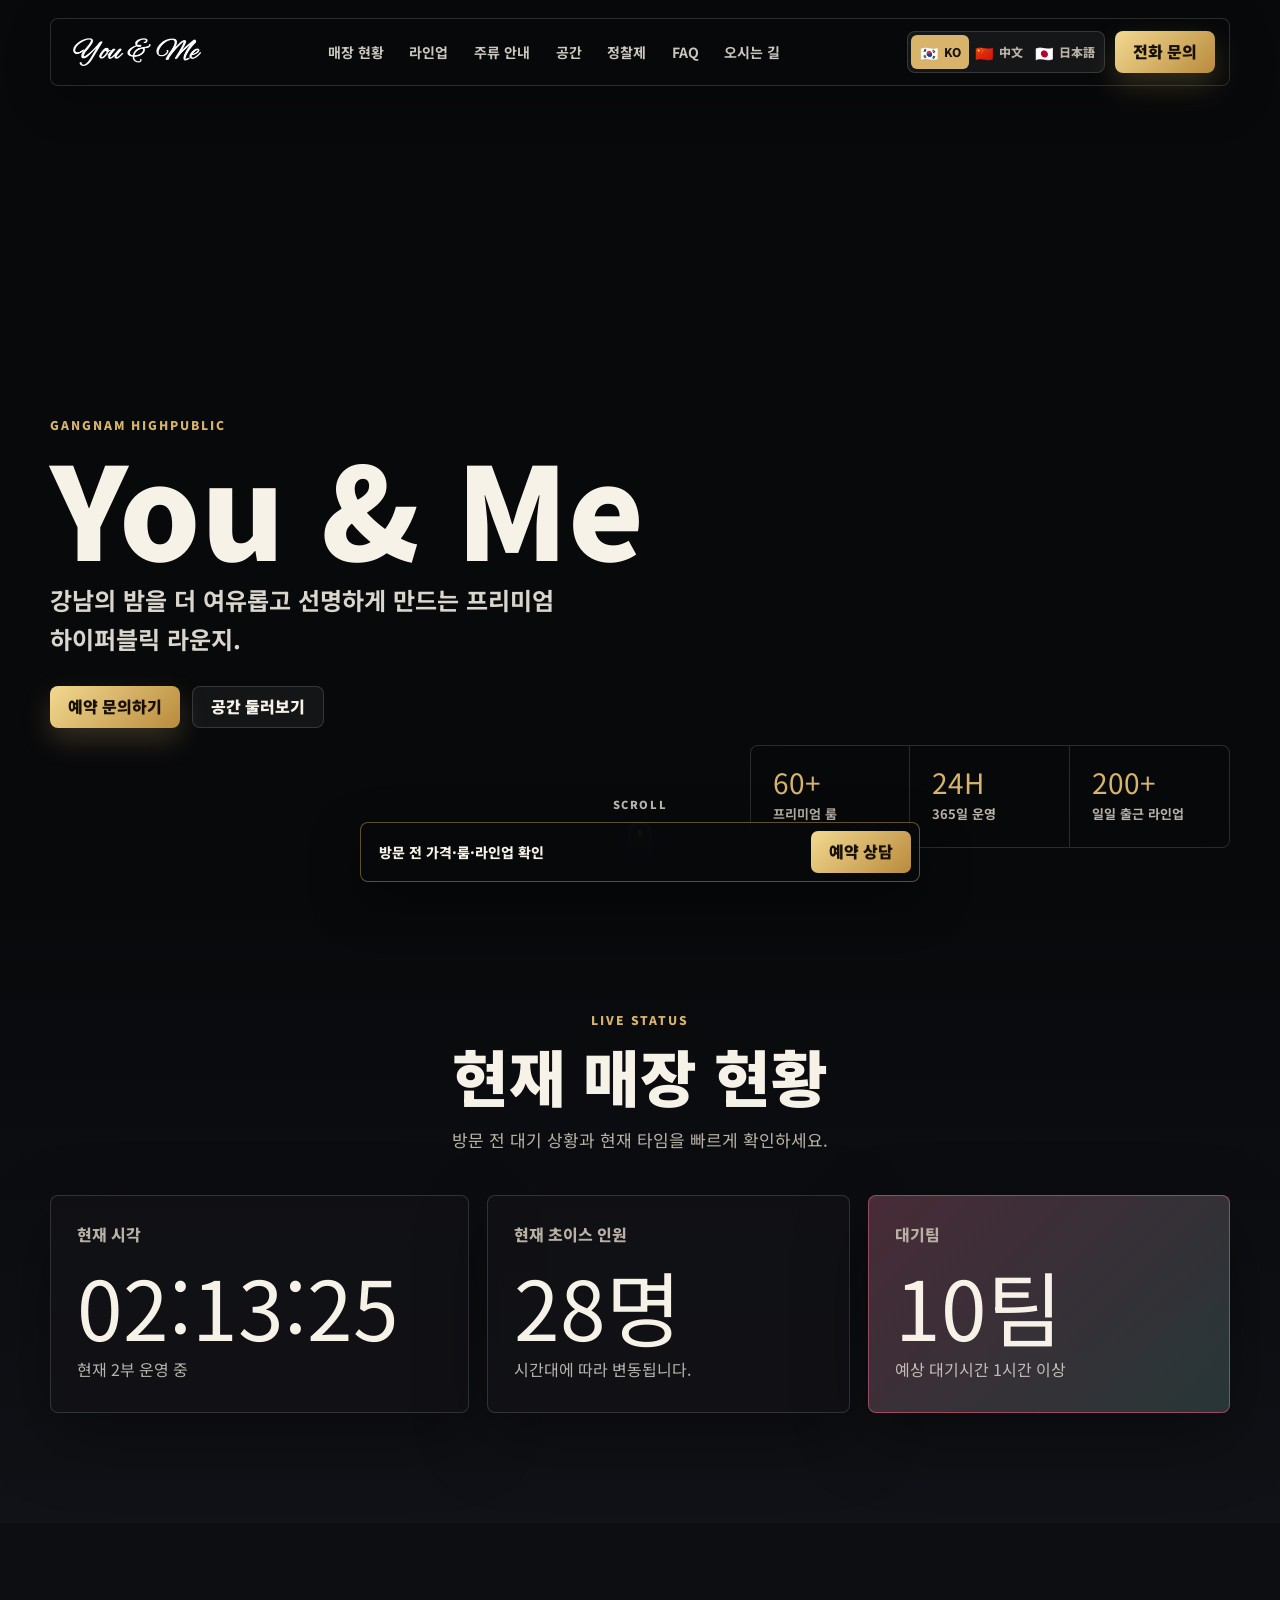
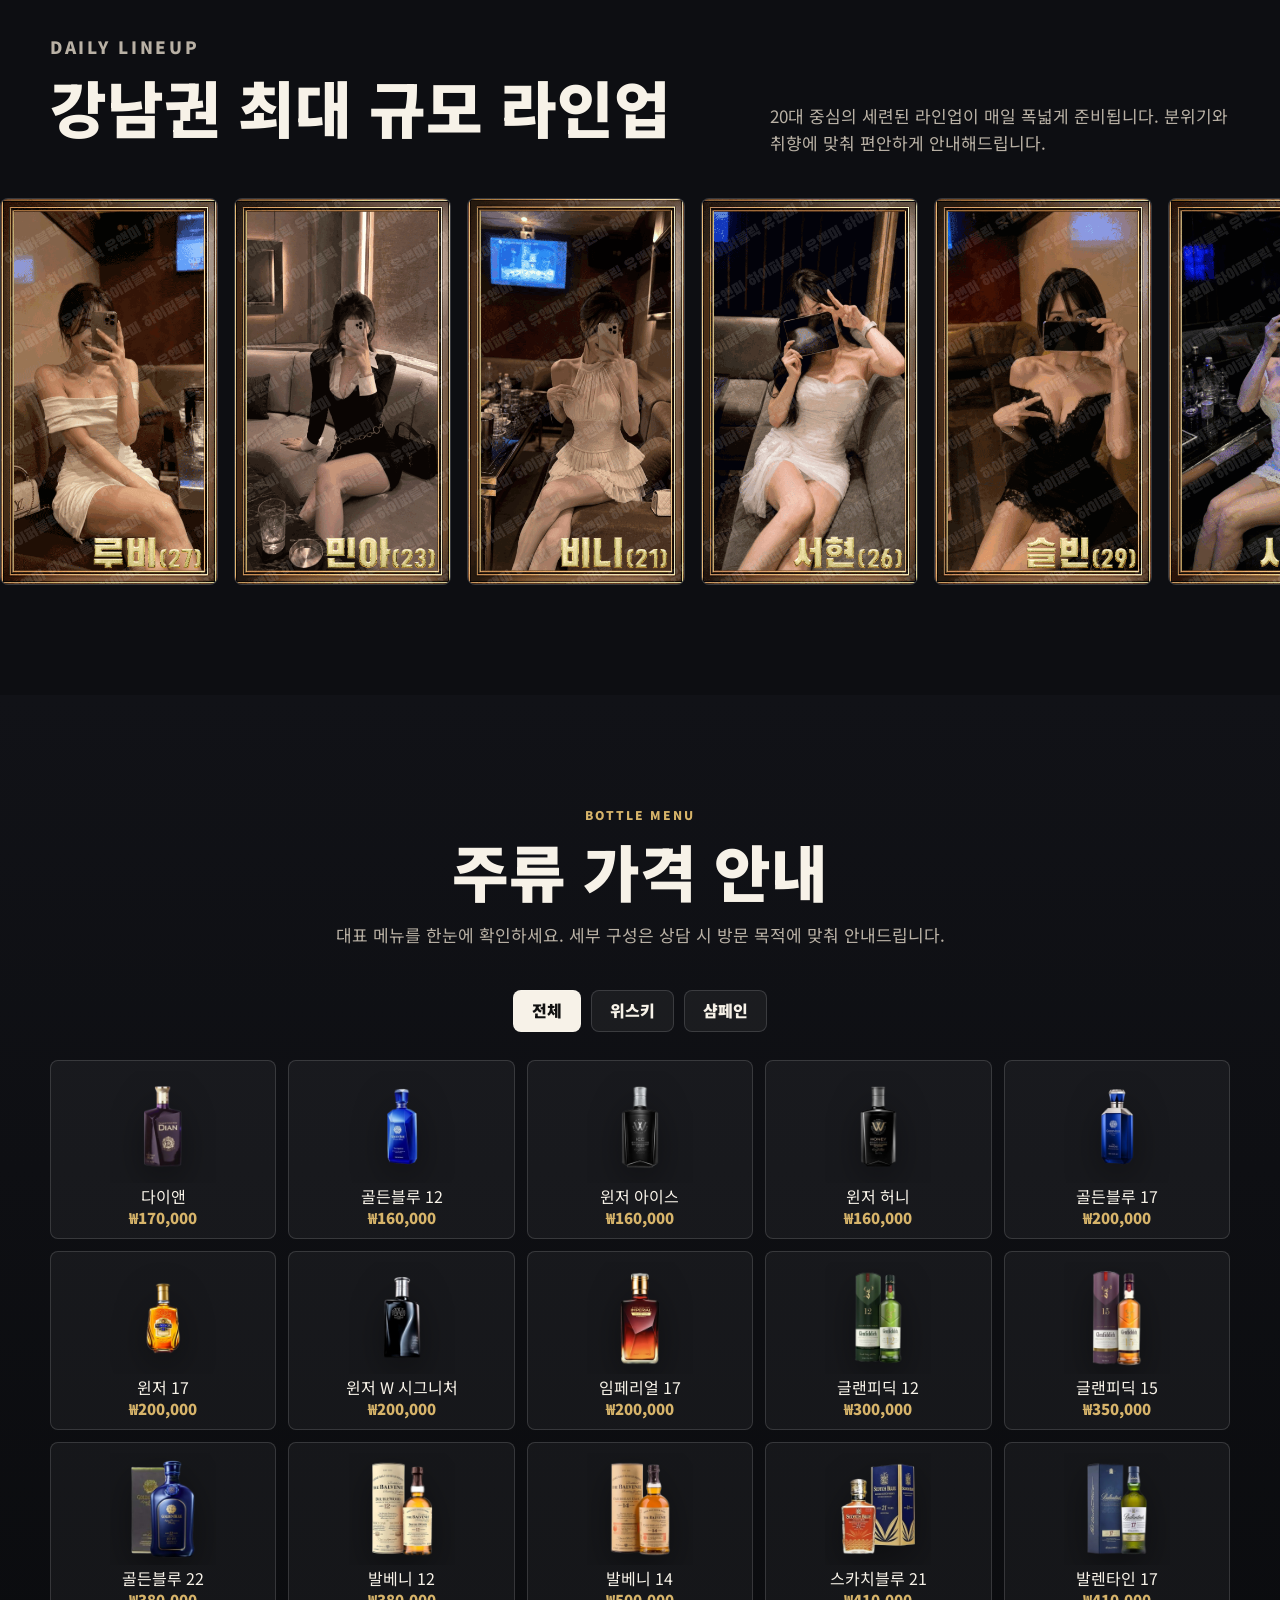
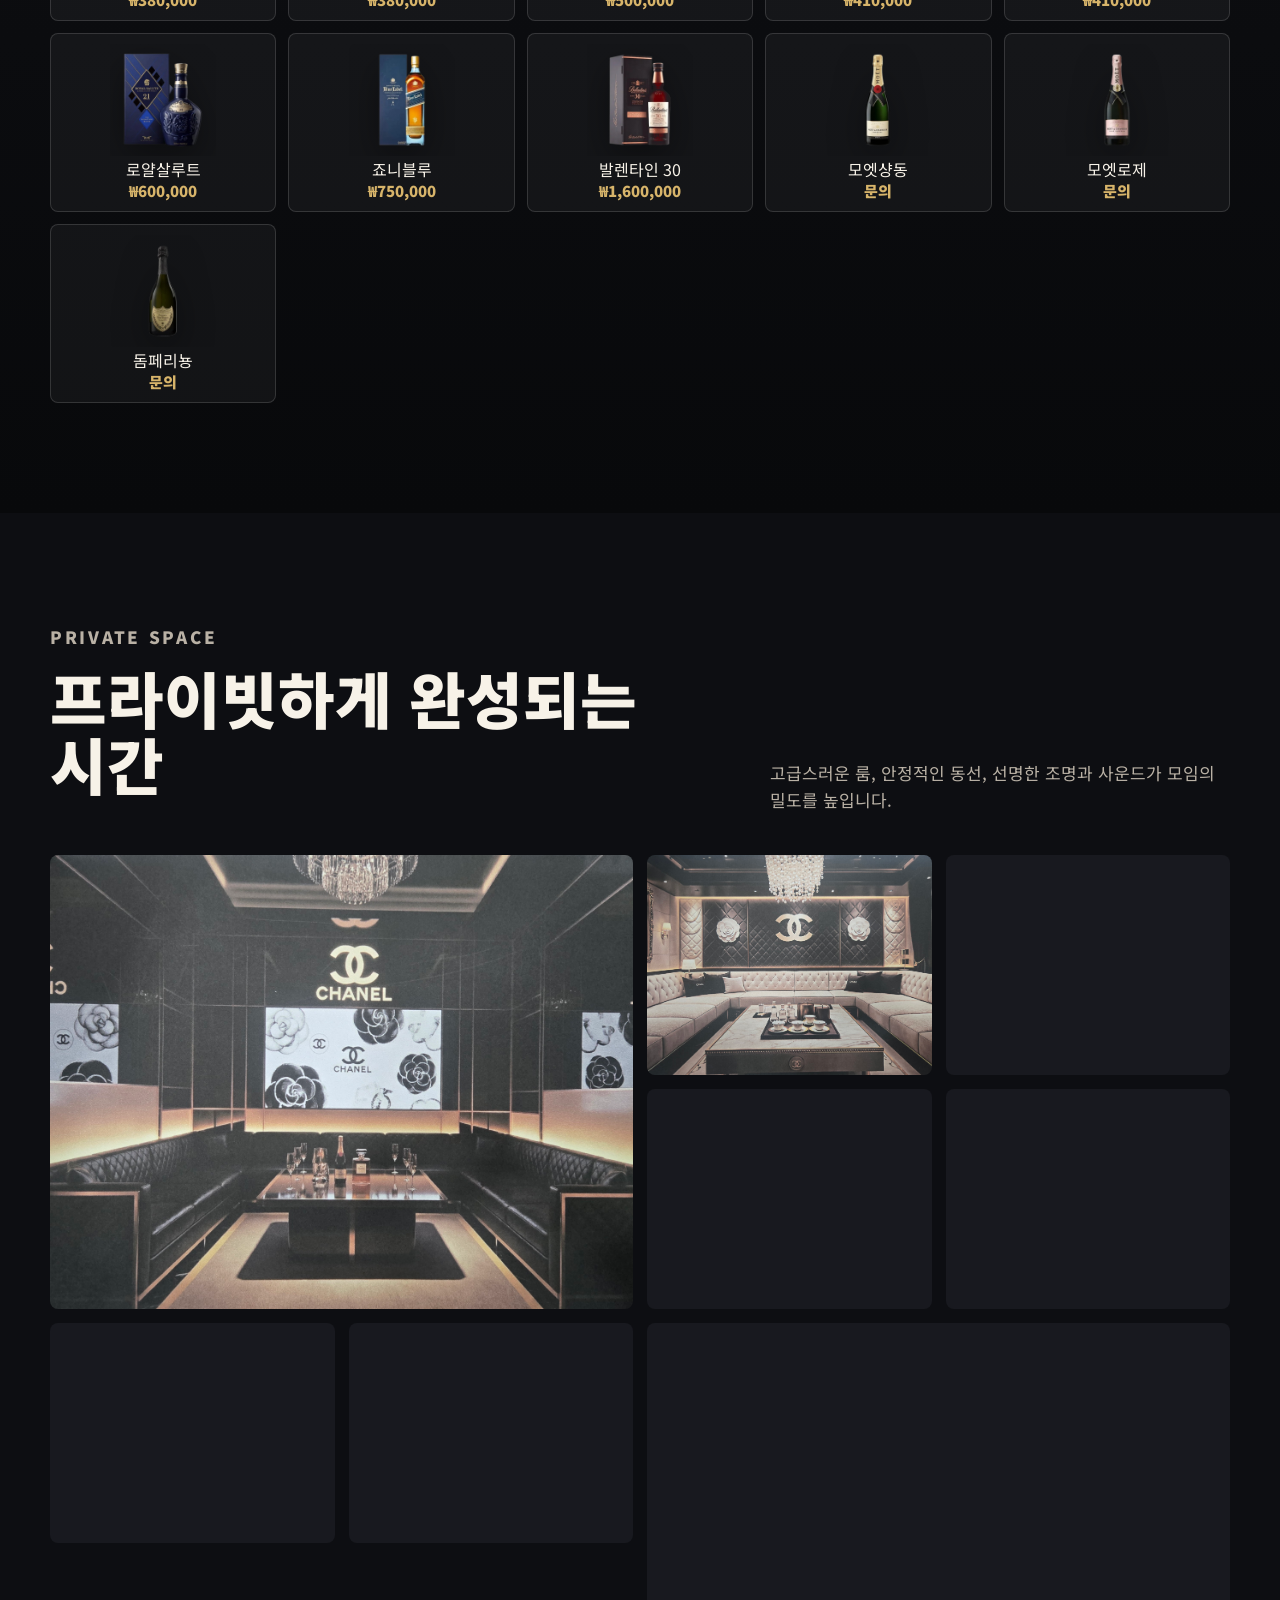
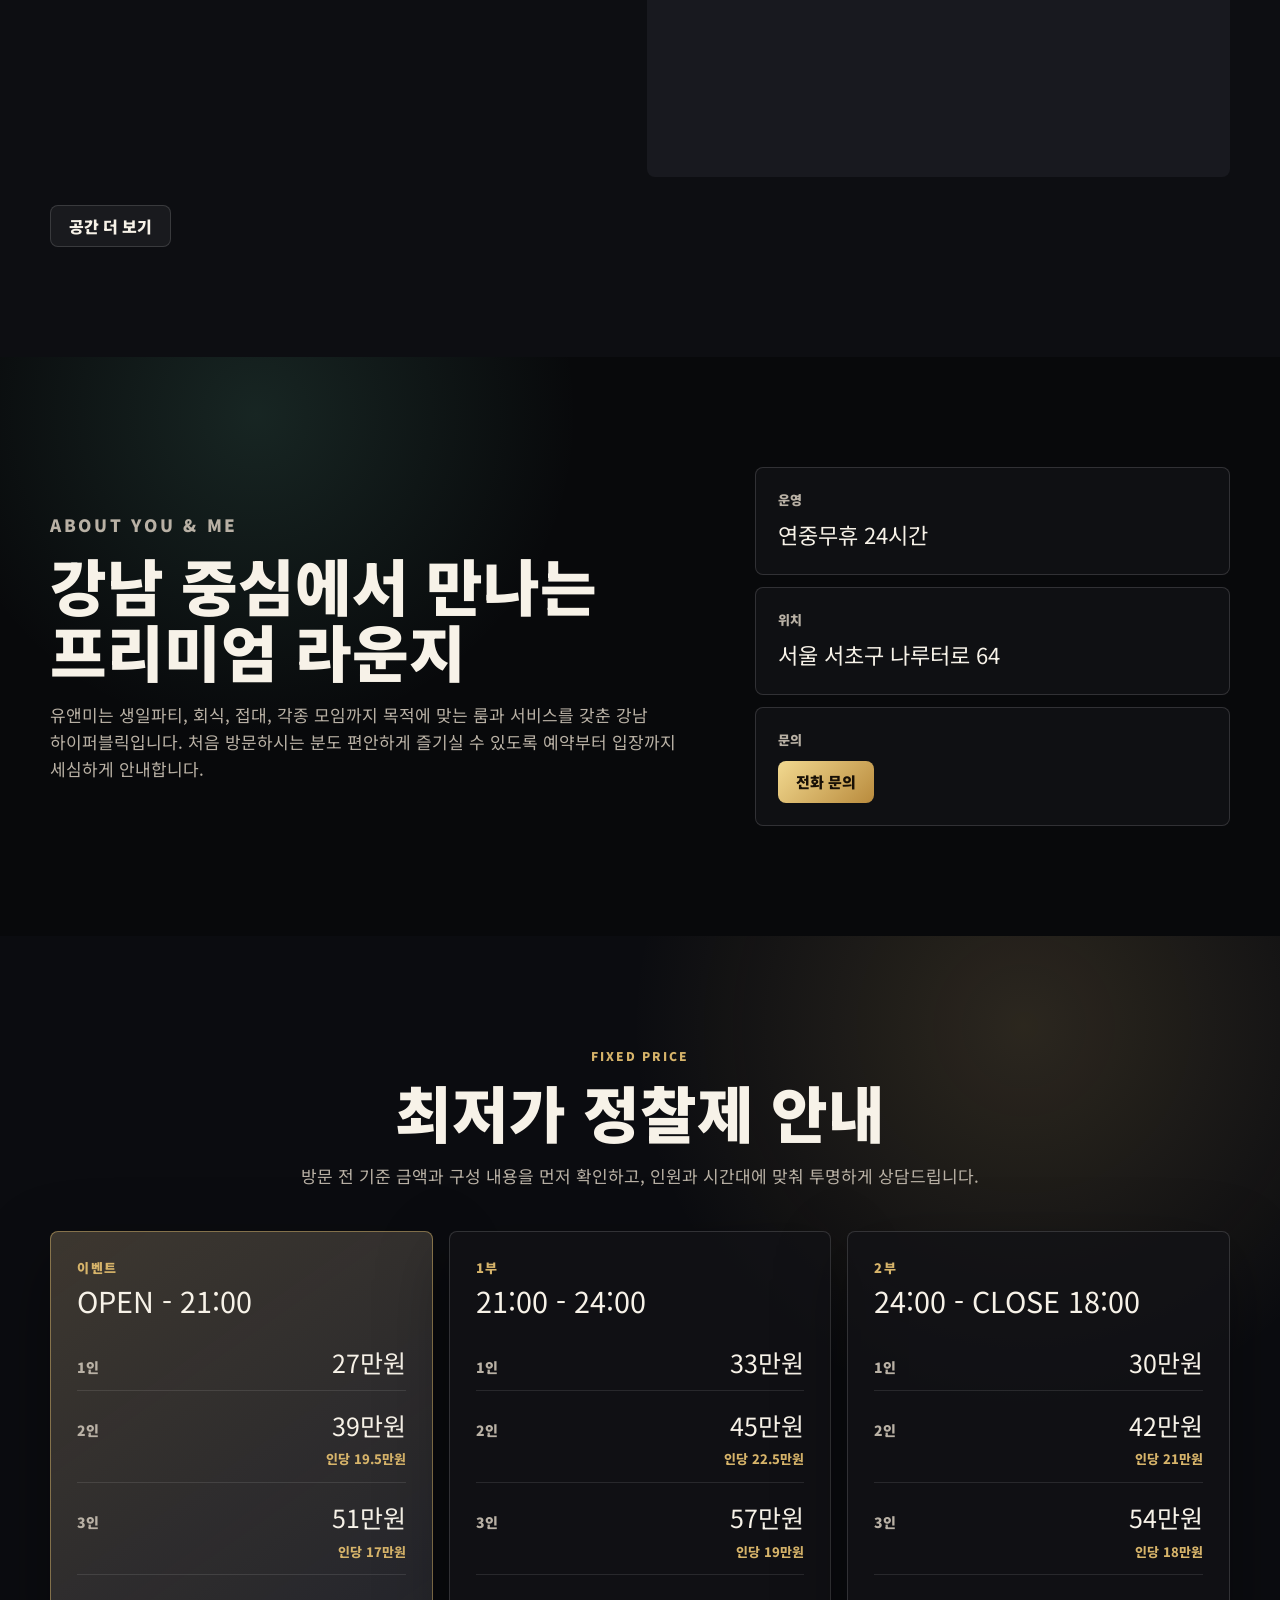
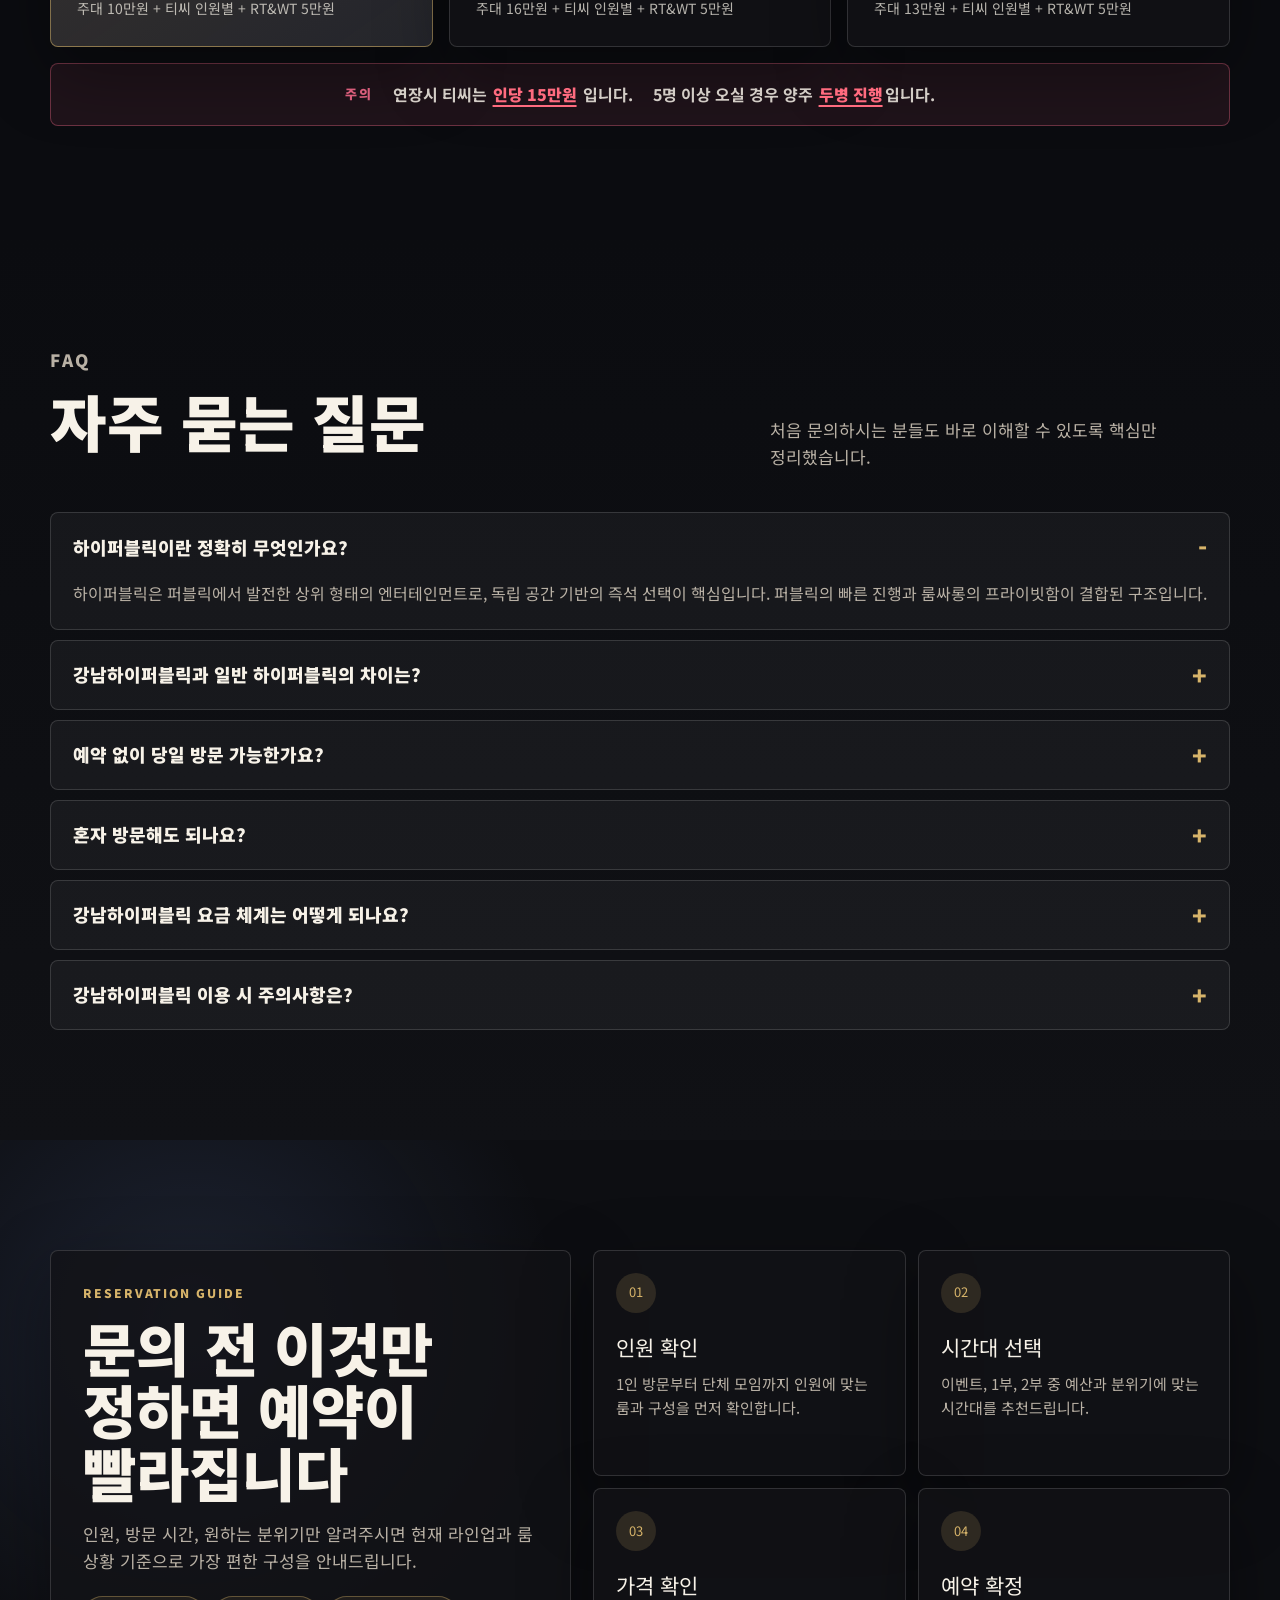
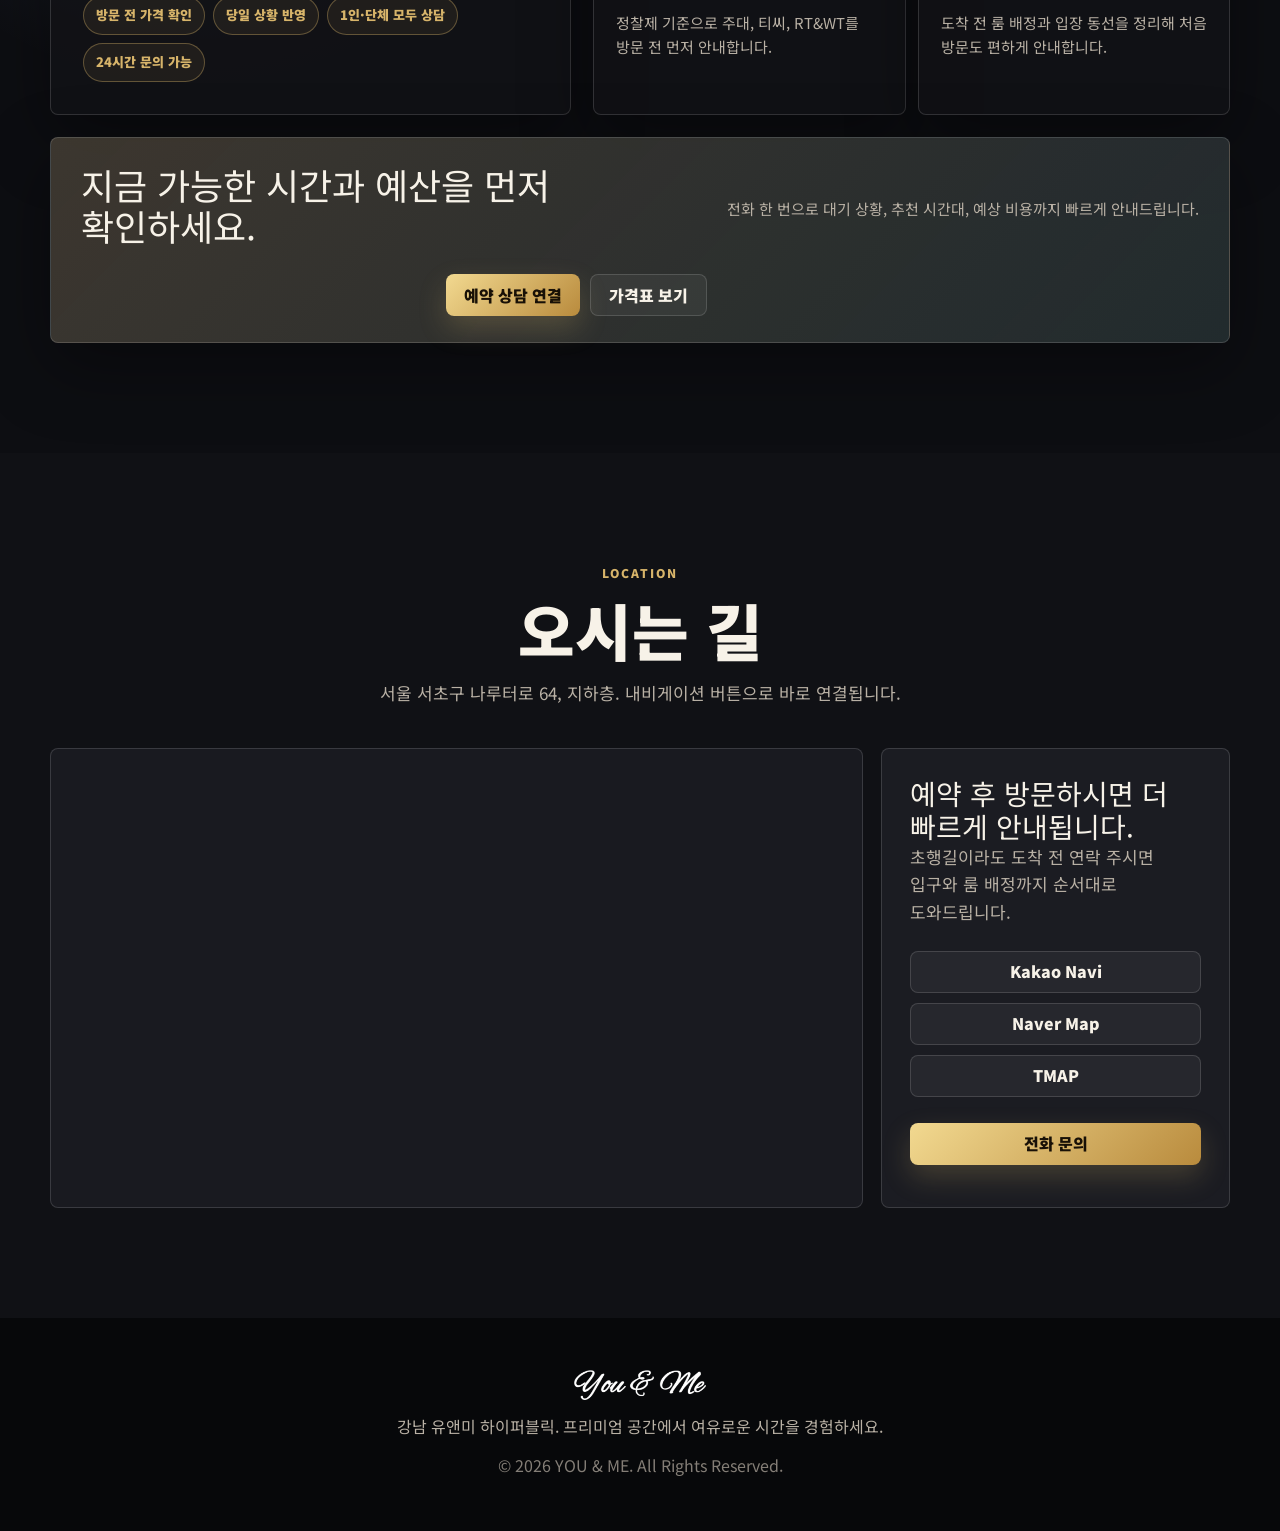
==== commit 9854b143: "edit" ====
--- a/index.html
+++ b/index.html
@@ -99,7 +99,7 @@
   <link rel="apple-touch-icon" sizes="180x180" href="assets/images/favicon/apple-touch-icon.png" />
   <meta name="apple-mobile-web-app-title" content="You&Me" />
   <link rel="manifest" href="assets/images/favicon/site.webmanifest" />
-  <script src="script.js?v=20260702-seo" defer></script>
+  <script src="script.js?v=20260703-booking" defer></script>
 </head>
 <body>
   <header class="site-header" aria-label="Primary navigation">
@@ -294,6 +294,36 @@
         <details><summary data-i18n="faq.q6">강남하이퍼블릭 이용 시 주의사항은?</summary><p data-i18n="faq.a6">과도한 음주는 자제하시고, 업소 내 규정을 준수해 주세요. 예약 시간을 지키는 것이 원활한 진행에 도움이 되며, 문의 시 정확한 정보를 전달할수록 더 나은 서비스를 받을 수 있습니다.</p></details>
       </div>
     </section>
+
+    <section id="booking" class="booking-section section-pad">
+      <div class="booking-panel">
+        <div class="booking-copy">
+          <p class="eyebrow" data-i18n="booking.eyebrow">Reservation Guide</p>
+          <h2 data-i18n="booking.title">문의 전 이것만 정하면 예약이 빨라집니다</h2>
+          <p data-i18n="booking.desc">인원, 방문 시간, 원하는 분위기만 알려주시면 현재 라인업과 룸 상황 기준으로 가장 편한 구성을 안내드립니다.</p>
+          <div class="booking-trust">
+            <span data-i18n="booking.trust1">방문 전 가격 확인</span>
+            <span data-i18n="booking.trust2">당일 상황 반영</span>
+            <span data-i18n="booking.trust3">1인·단체 모두 상담</span>
+            <span data-i18n="booking.trust4">24시간 문의 가능</span>
+          </div>
+        </div>
+        <div class="booking-steps" aria-label="Reservation steps">
+          <article><b>01</b><h3 data-i18n="booking.step1">인원 확인</h3><p data-i18n="booking.step1Desc">1인 방문부터 단체 모임까지 인원에 맞는 룸과 구성을 먼저 확인합니다.</p></article>
+          <article><b>02</b><h3 data-i18n="booking.step2">시간대 선택</h3><p data-i18n="booking.step2Desc">이벤트, 1부, 2부 중 예산과 분위기에 맞는 시간대를 추천드립니다.</p></article>
+          <article><b>03</b><h3 data-i18n="booking.step3">가격 확인</h3><p data-i18n="booking.step3Desc">정찰제 기준으로 주대, 티씨, RT&amp;WT를 방문 전 먼저 안내합니다.</p></article>
+          <article><b>04</b><h3 data-i18n="booking.step4">예약 확정</h3><p data-i18n="booking.step4Desc">도착 전 룸 배정과 입장 동선을 정리해 처음 방문도 편하게 안내합니다.</p></article>
+        </div>
+        <div class="booking-cta-card">
+          <h3 data-i18n="booking.ctaTitle">지금 가능한 시간과 예산을 먼저 확인하세요.</h3>
+          <p data-i18n="booking.ctaBody">전화 한 번으로 대기 상황, 추천 시간대, 예상 비용까지 빠르게 안내드립니다.</p>
+          <div class="booking-actions">
+            <a class="primary-btn" href="tel:010-4201-1483" data-i18n="booking.ctaPrimary">예약 상담 연결</a>
+            <a class="secondary-btn" href="#price" data-i18n="booking.ctaSecondary">가격표 보기</a>
+          </div>
+        </div>
+      </div>
+    </section>
     <section id="location" class="location-section section-pad">
       <div class="section-head">
         <p class="eyebrow" data-i18n="location.eyebrow">Location</p>
@@ -317,6 +347,10 @@
       </div>
     </section>
   </main>
+  <div class="floating-reserve" aria-label="Quick reservation">
+    <span data-i18n="sticky.copy">방문 전 가격·룸·라인업 확인</span>
+    <a href="tel:010-4201-1483" data-i18n="sticky.cta">예약 상담</a>
+  </div>
 
   <footer class="footer">
     <img src="assets/images/youandme.png" alt="You & Me" width="488" height="110">
@@ -350,3 +384,4 @@
 
 
 
+
--- a/main.css
+++ b/main.css
@@ -542,6 +542,137 @@
   color: var(--muted);
   font-size: 16px;
 }
+
+.booking-section {
+  background: radial-gradient(circle at 15% 20%, rgba(130, 168, 255, 0.13), transparent 28%), #0d0e12;
+}
+.booking-panel {
+  display: grid;
+  grid-template-columns: minmax(0, 0.9fr) minmax(320px, 1.1fr);
+  gap: 22px;
+  align-items: stretch;
+}
+.booking-copy,
+.booking-cta-card,
+.booking-steps article {
+  border: 1px solid var(--line);
+  border-radius: 8px;
+  background: var(--panel);
+  box-shadow: var(--shadow);
+}
+.booking-copy {
+  display: flex;
+  flex-direction: column;
+  justify-content: center;
+  padding: 32px;
+}
+.booking-copy h2 { font-size: clamp(34px, 4.6vw, 58px); }
+.booking-copy p:not(.eyebrow) { color: var(--muted); font-size: 17px; }
+.booking-trust {
+  display: flex;
+  flex-wrap: wrap;
+  gap: 8px;
+  margin-top: 22px;
+}
+.booking-trust span {
+  padding: 8px 12px;
+  border: 1px solid rgba(215, 180, 106, 0.36);
+  border-radius: 999px;
+  color: var(--gold);
+  background: rgba(215, 180, 106, 0.08);
+  font-size: 13px;
+  font-weight: 900;
+}
+.booking-steps {
+  display: grid;
+  grid-template-columns: repeat(2, minmax(0, 1fr));
+  gap: 12px;
+}
+.booking-steps article {
+  min-height: 190px;
+  padding: 22px;
+}
+.booking-steps b {
+  display: inline-flex;
+  width: 40px;
+  height: 40px;
+  align-items: center;
+  justify-content: center;
+  border-radius: 999px;
+  background: rgba(215, 180, 106, 0.15);
+  color: var(--gold);
+  font-size: 13px;
+}
+.booking-steps h3 {
+  margin: 18px 0 8px;
+  font-size: 21px;
+}
+.booking-steps p,
+.booking-cta-card p {
+  margin-bottom: 0;
+  color: var(--muted);
+  font-size: 15px;
+}
+.booking-cta-card {
+  grid-column: 1 / -1;
+  display: grid;
+  grid-template-columns: minmax(0, 1fr) auto;
+  gap: 20px;
+  align-items: center;
+  padding: 26px 30px;
+  background: linear-gradient(135deg, rgba(215, 180, 106, 0.18), rgba(117, 211, 180, 0.08)), var(--panel-strong);
+}
+.booking-cta-card h3 {
+  margin-bottom: 8px;
+  font-size: clamp(24px, 3vw, 36px);
+  line-height: 1.15;
+}
+.booking-actions {
+  display: flex;
+  gap: 10px;
+  flex-wrap: wrap;
+  justify-content: flex-end;
+}
+.floating-reserve {
+  position: fixed;
+  left: 50%;
+  bottom: 18px;
+  z-index: 80;
+  width: min(560px, calc(100% - 28px));
+  min-height: 58px;
+  display: flex;
+  align-items: center;
+  justify-content: space-between;
+  gap: 12px;
+  padding: 8px 8px 8px 18px;
+  border: 1px solid rgba(215, 180, 106, 0.42);
+  border-radius: 8px;
+  background: rgba(8, 9, 11, 0.86);
+  color: var(--text);
+  transform: translateX(-50%);
+  box-shadow: 0 18px 50px rgba(0, 0, 0, 0.42);
+  backdrop-filter: blur(18px);
+}
+.floating-reserve span {
+  min-width: 0;
+  font-size: 14px;
+  font-weight: 800;
+  overflow: hidden;
+  text-overflow: ellipsis;
+  white-space: nowrap;
+}
+.floating-reserve a {
+  min-height: 42px;
+  display: inline-flex;
+  align-items: center;
+  justify-content: center;
+  padding: 0 18px;
+  border-radius: 7px;
+  background: linear-gradient(135deg, #f2d990, #b98b3d);
+  color: #181006;
+  font-weight: 900;
+  white-space: nowrap;
+}
 .location-section { background: #101115; }
 .location-layout {
   display: grid;
@@ -626,9 +757,10 @@
   .hero-content { padding-bottom: 180px; }
   .hero-panel { left: 24px; right: 24px; bottom: 32px; width: auto; }
   .scroll-cue { display: none; }
-  .split-head, .status-board, .about-section, .price-layout, .location-layout { grid-template-columns: 1fr; }
+  .split-head, .status-board, .about-section, .price-layout, .booking-panel, .booking-cta-card, .location-layout { grid-template-columns: 1fr; }
   .price-card { min-height: auto; }
   .price-card-head strong { font-size: clamp(24px, 6vw, 34px); }
+  .booking-actions { justify-content: flex-start; }
   .bottle-grid { grid-template-columns: repeat(3, minmax(0, 1fr)); }
   .space-gallery { grid-template-columns: repeat(2, minmax(0, 1fr)); grid-auto-rows: 180px; }
 }
@@ -662,6 +794,13 @@
   .map-card { height: 420px; min-height: 420px; }
   .space-gallery { grid-template-columns: 1fr; grid-auto-rows: 230px; }
   .space-item:nth-child(1), .space-item:nth-child(8) { grid-column: auto; grid-row: auto; }
+  .booking-steps { grid-template-columns: 1fr; }
+  .booking-copy, .booking-cta-card, .booking-steps article { padding: 20px; }
+  .booking-actions a { width: 100%; }
+  body { padding-bottom: 76px; }
+  .floating-reserve { bottom: 10px; }
+  .floating-reserve span { font-size: 12px; }
+  .floating-reserve a { padding: 0 14px; }
   .image-modal { padding: 64px 14px; }
   .modal-nav { width: 42px; height: 58px; font-size: 34px; }
 }
@@ -671,3 +810,4 @@
 
 
 
+
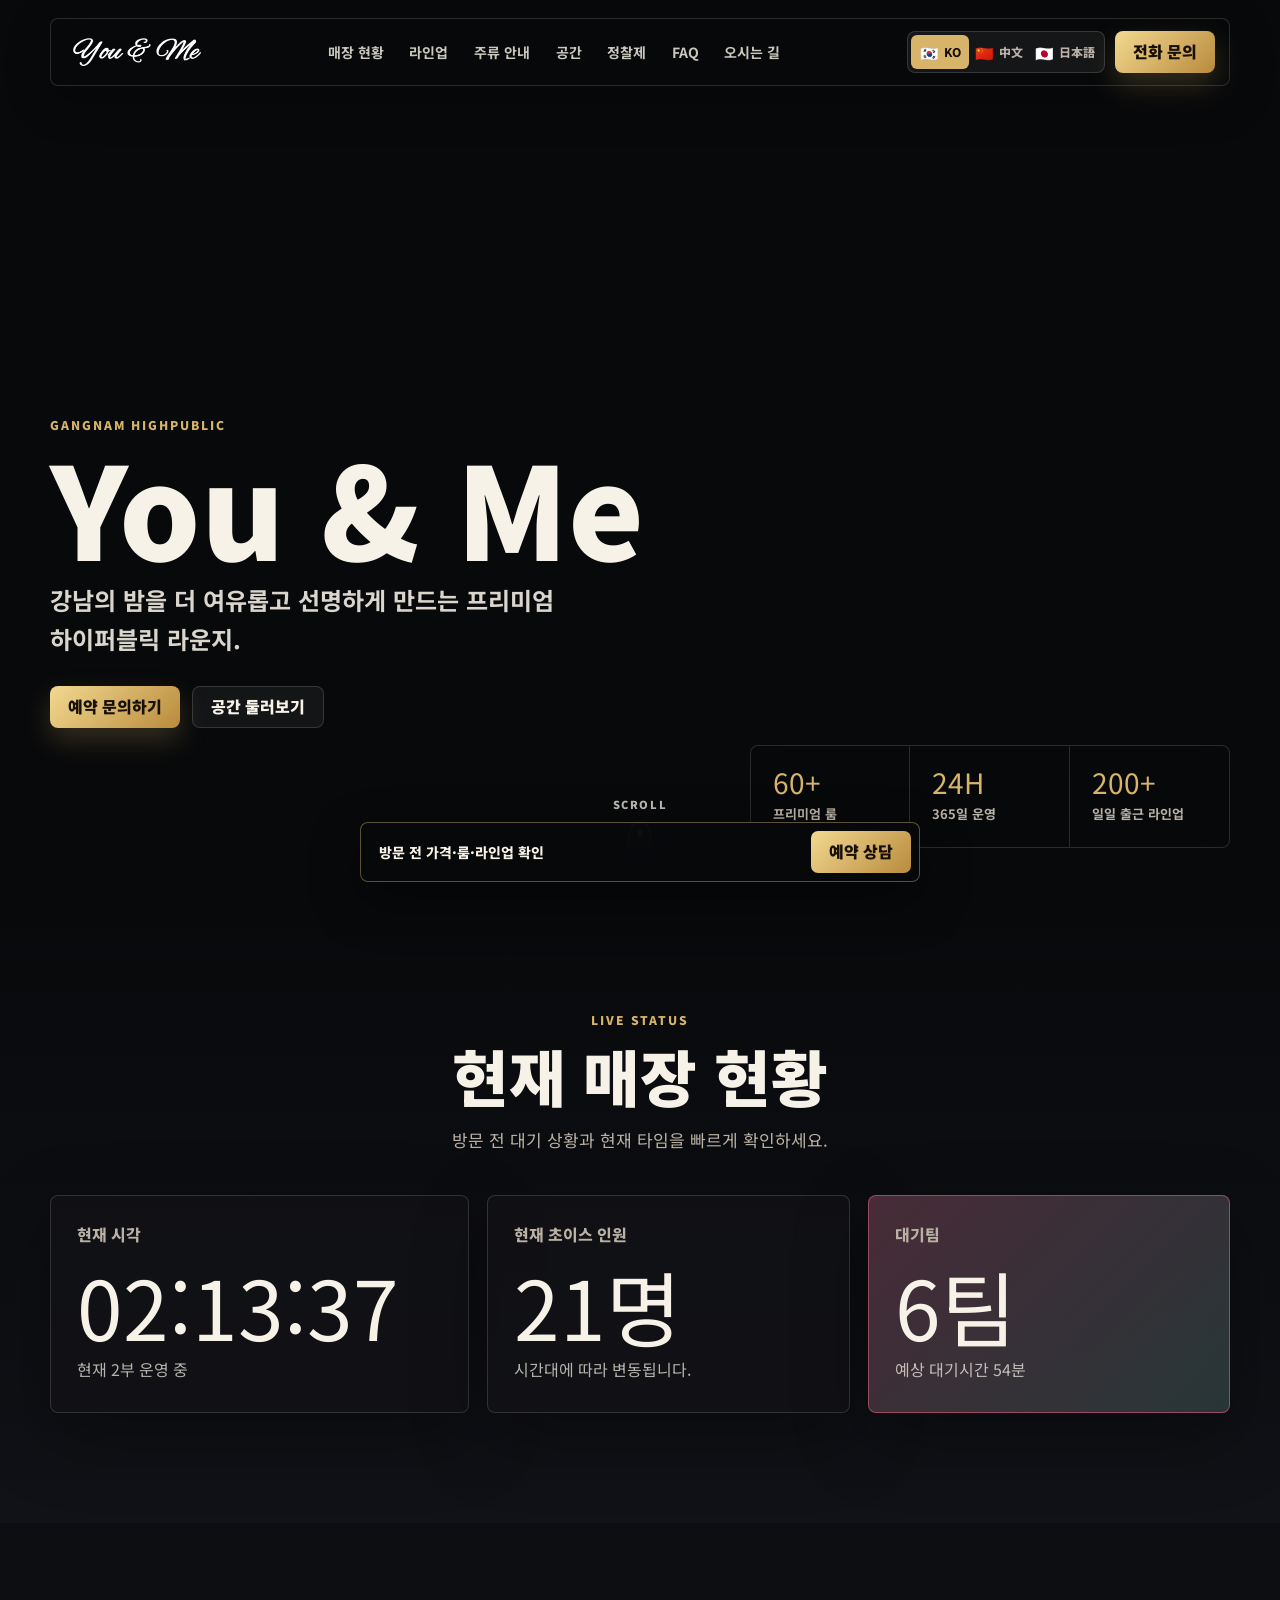
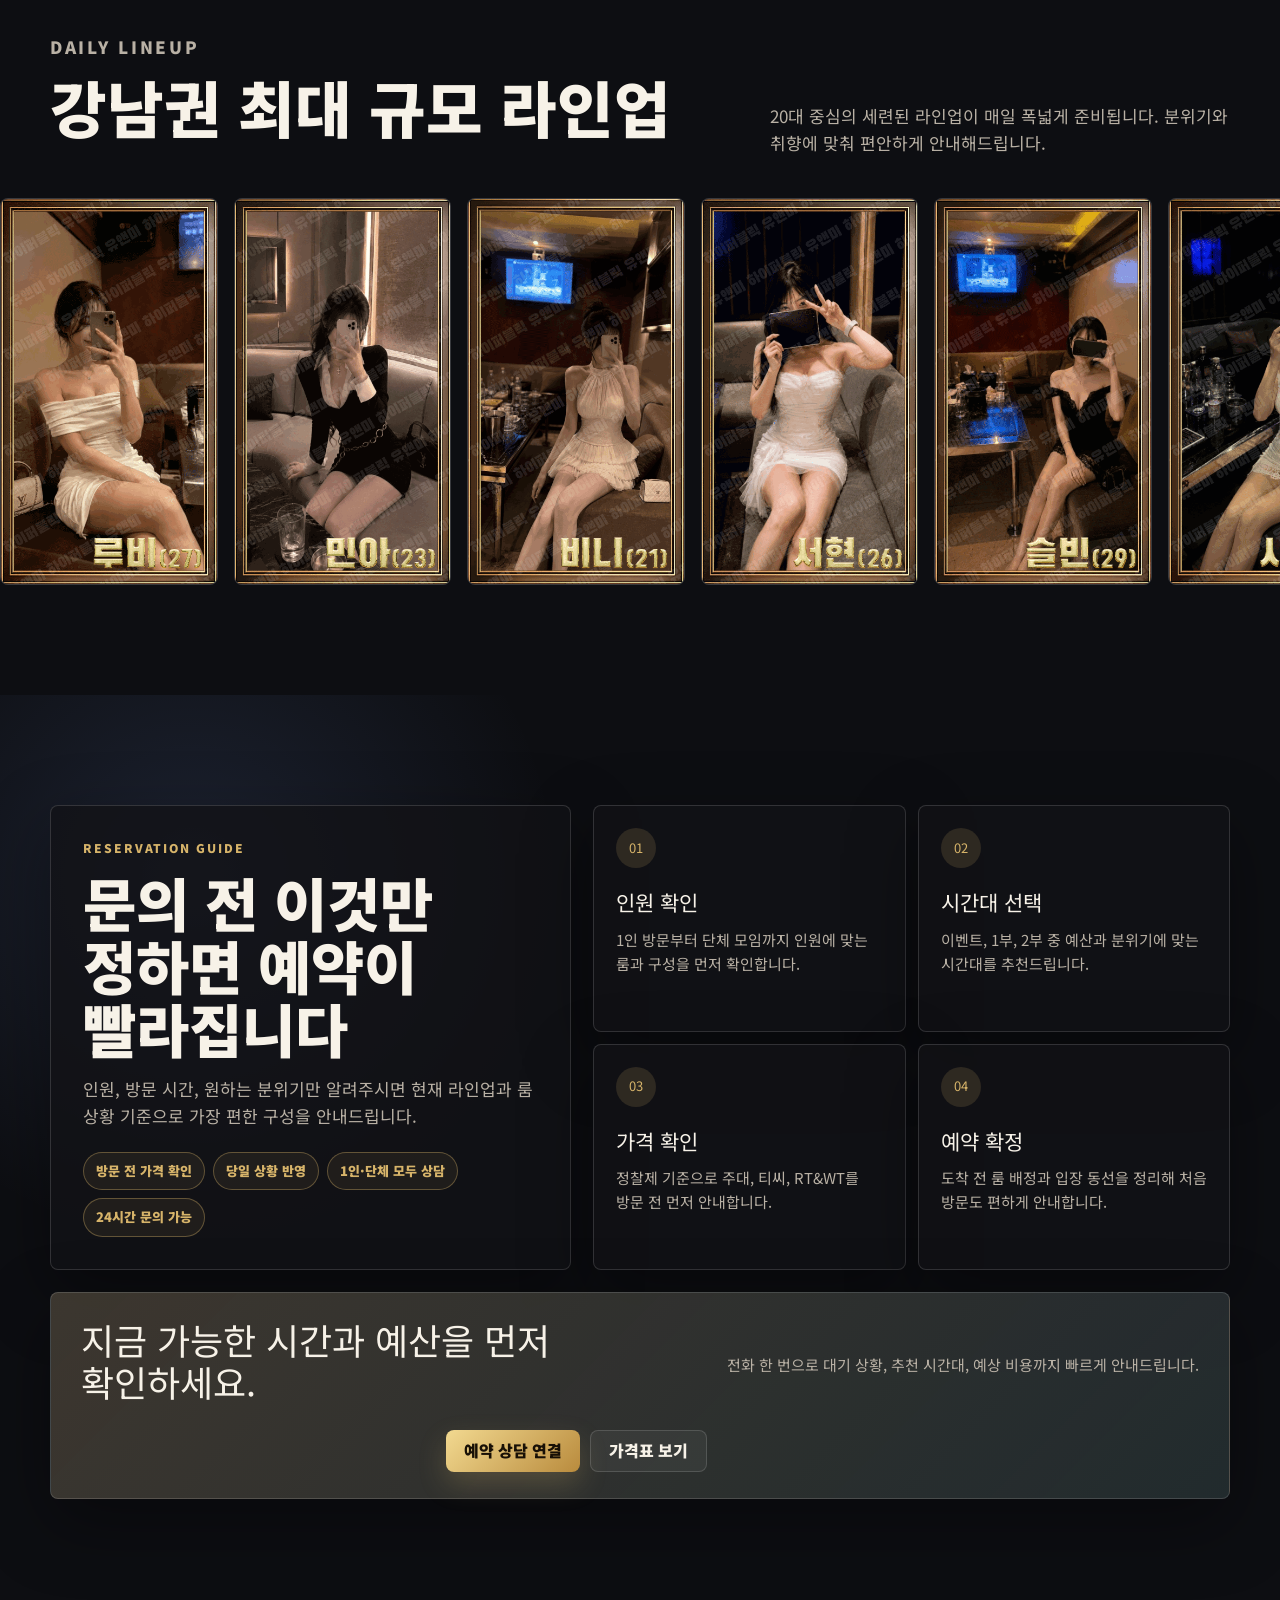
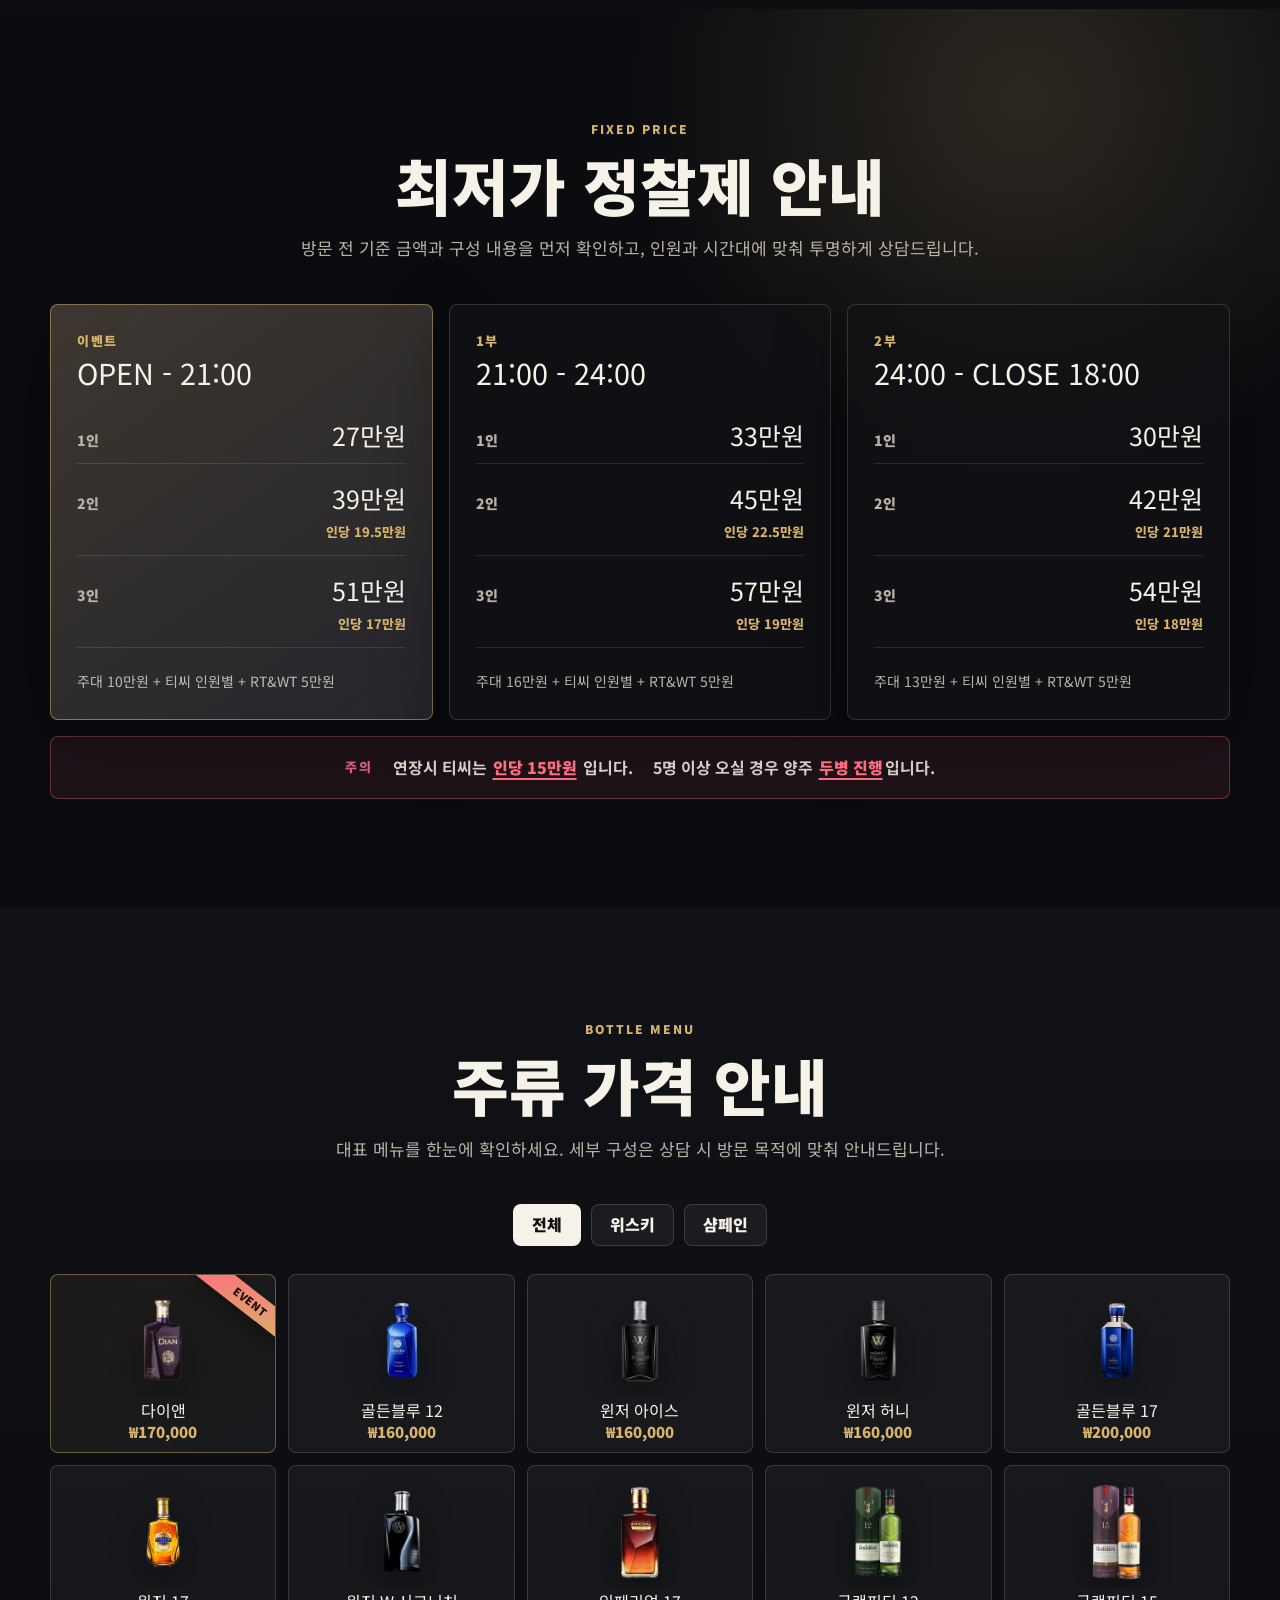
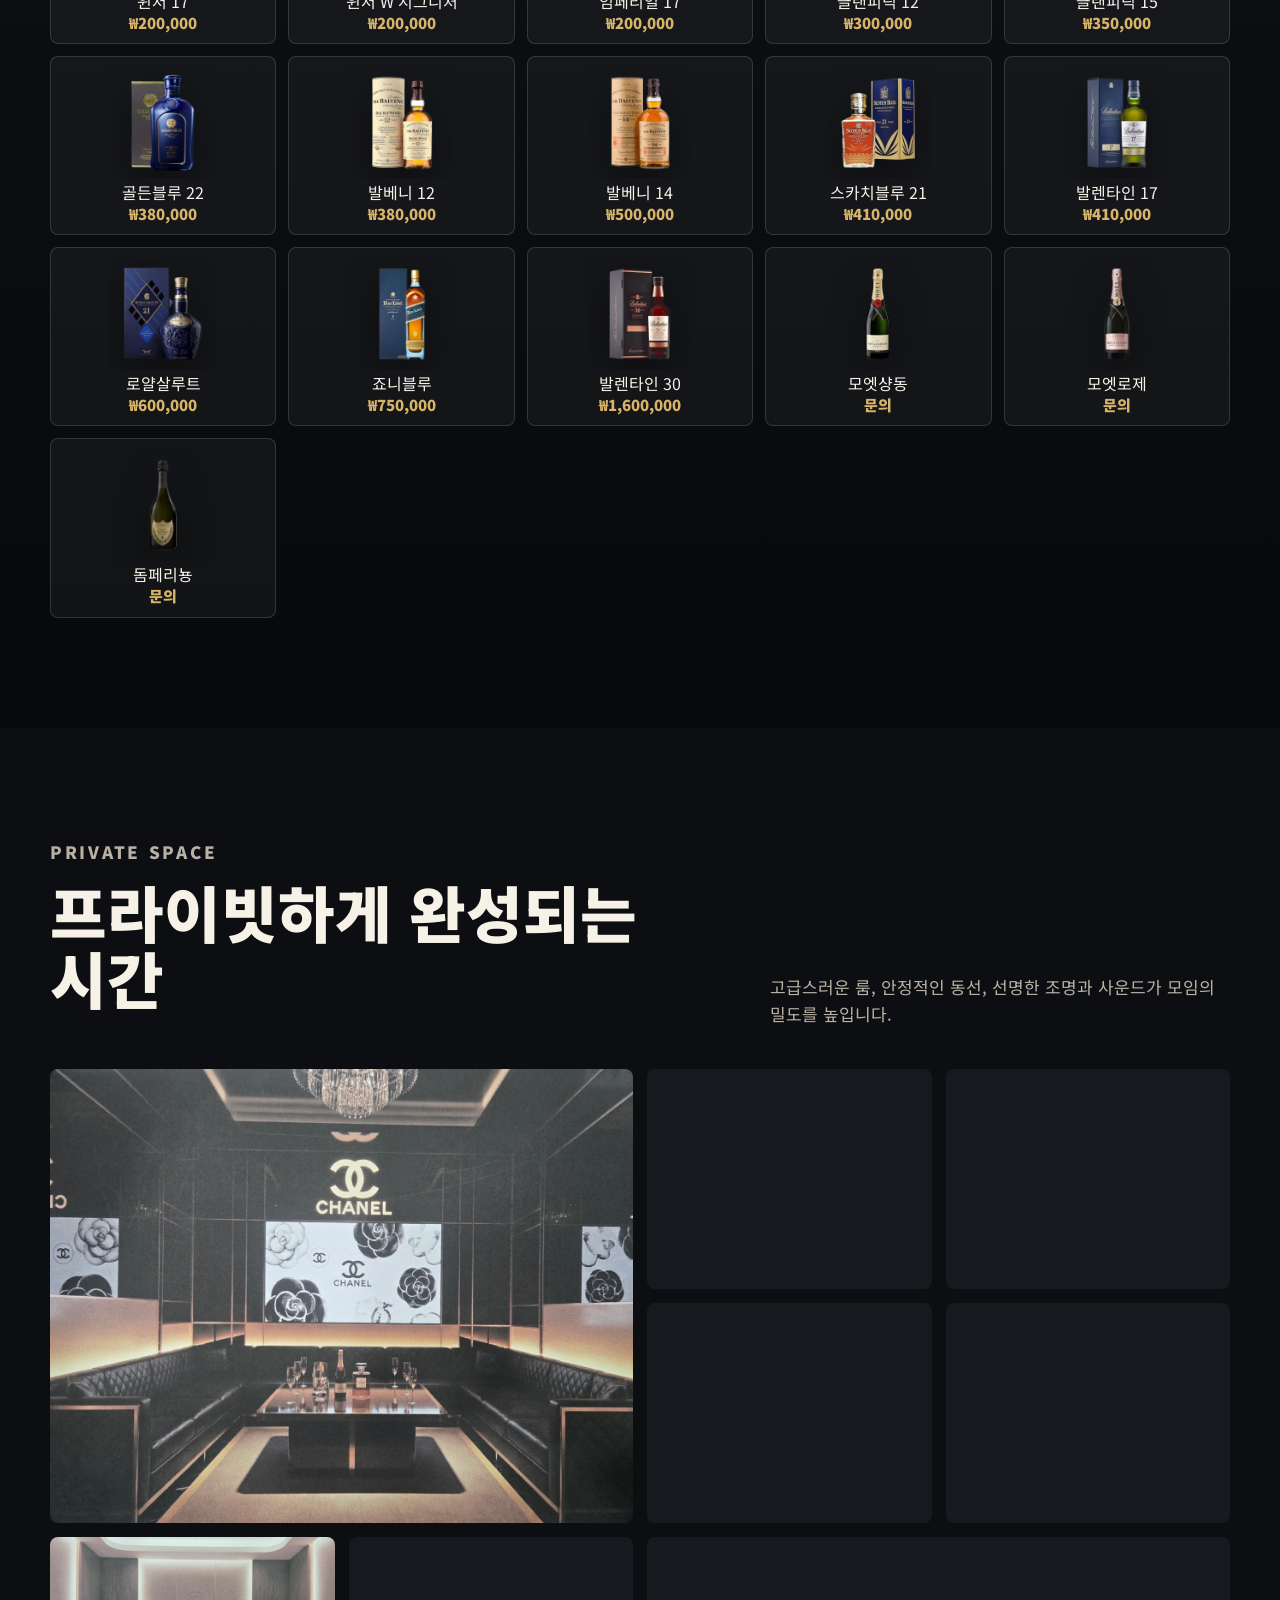
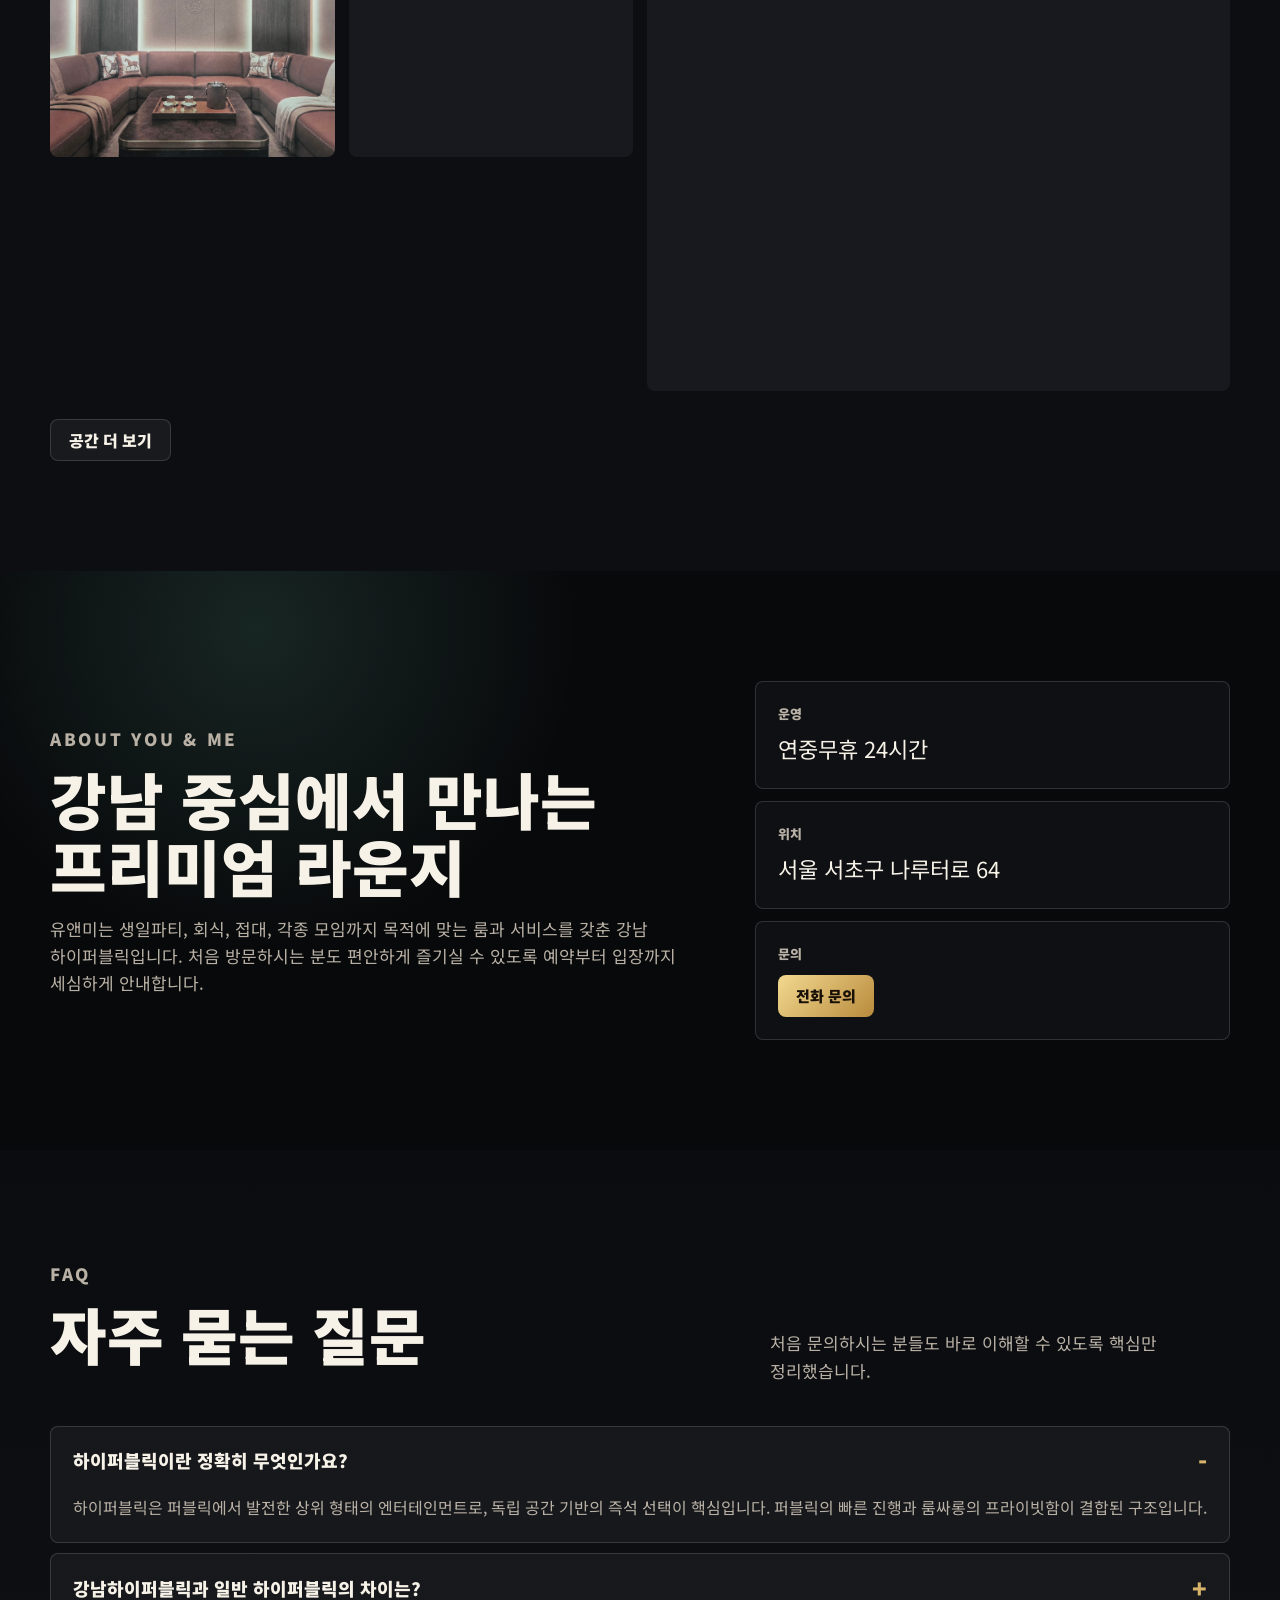
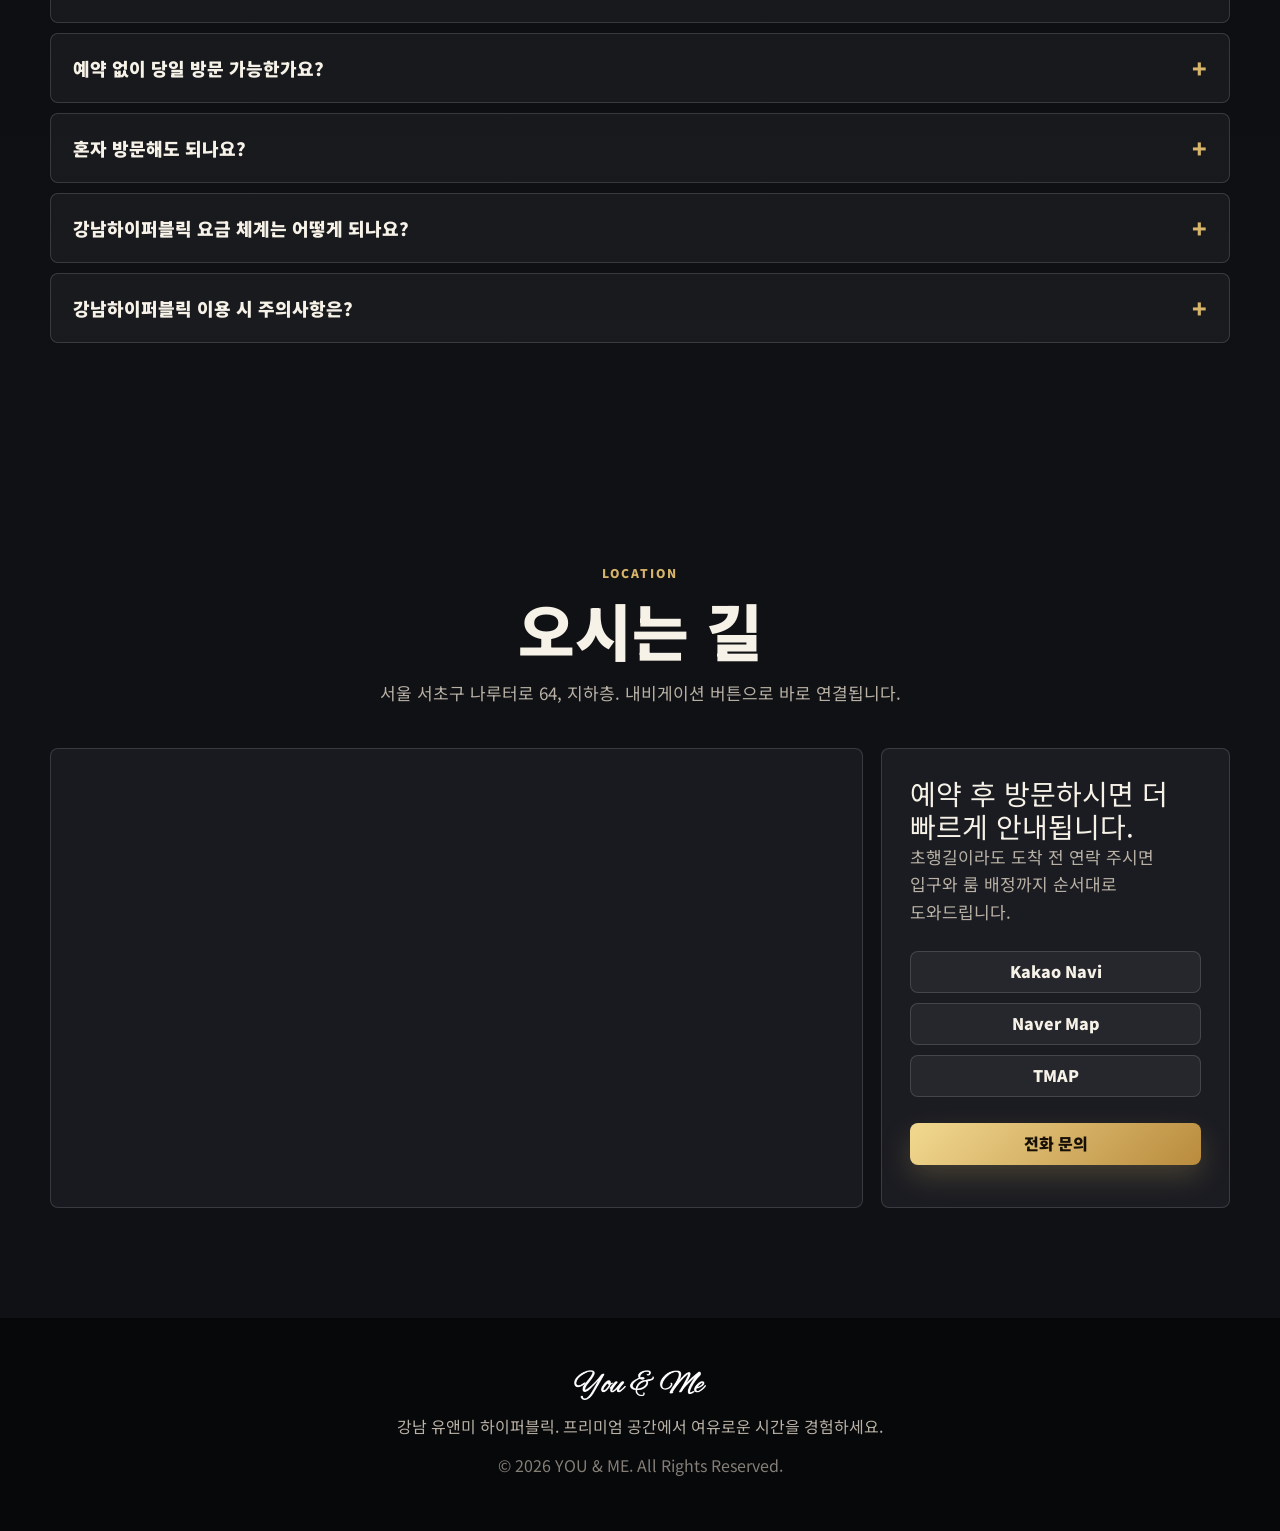
==== commit a43aae5a: "edit section" ====
--- a/index.html
+++ b/index.html
@@ -99,7 +99,7 @@
   <link rel="apple-touch-icon" sizes="180x180" href="assets/images/favicon/apple-touch-icon.png" />
   <meta name="apple-mobile-web-app-title" content="You&Me" />
   <link rel="manifest" href="assets/images/favicon/site.webmanifest" />
-  <script src="script.js?v=20260703-booking" defer></script>
+  <script src="script.js?v=20260703-event" defer></script>
 </head>
 <body>
   <header class="site-header" aria-label="Primary navigation">
@@ -195,105 +195,6 @@
       <div class="lineup-marquee" id="lineupMarquee" aria-label="Lineup image carousel"></div>
     </section>
 
-    <section id="menu" class="menu-section section-pad">
-      <div class="section-head">
-        <p class="eyebrow" data-i18n="menu.eyebrow">Bottle Menu</p>
-        <h2 data-i18n="menu.title">주류 가격 안내</h2>
-        <p data-i18n="menu.desc">대표 메뉴를 한눈에 확인하세요. 세부 구성은 상담 시 방문 목적에 맞춰 안내드립니다.</p>
-      </div>
-      <div class="menu-toolbar">
-        <button type="button" class="filter-btn active" data-filter="all" data-i18n="menu.all">전체</button>
-        <button type="button" class="filter-btn" data-filter="whisky" data-i18n="menu.whisky">위스키</button>
-        <button type="button" class="filter-btn" data-filter="champagne" data-i18n="menu.champagne">샴페인</button>
-      </div>
-      <div class="bottle-grid" id="bottleGrid"></div>
-    </section>
-
-    <section id="space" class="space-section section-pad">
-      <div class="split-head">
-        <div>
-          <p class="eyebrow" data-i18n="space.eyebrow">Private Space</p>
-          <h2 data-i18n="space.title">프라이빗하게 완성되는 시간</h2>
-        </div>
-        <p data-i18n="space.desc">고급스러운 룸, 안정적인 동선, 선명한 조명과 사운드가 모임의 밀도를 높입니다.</p>
-      </div>
-      <div class="space-gallery" id="spaceGallery"></div>
-      <button type="button" class="more-btn" id="galleryToggle" data-i18n="space.more">공간 더 보기</button>
-    </section>
-
-    <section class="about-section section-pad">
-      <div class="about-copy">
-        <p class="eyebrow" data-i18n="about.eyebrow">About You & Me</p>
-        <h2 data-i18n="about.title">강남 중심에서 만나는 프리미엄 라운지</h2>
-        <p data-i18n="about.body">유앤미는 생일파티, 회식, 접대, 각종 모임까지 목적에 맞는 룸과 서비스를 갖춘 강남 하이퍼블릭입니다. 처음 방문하시는 분도 편안하게 즐기실 수 있도록 예약부터 입장까지 세심하게 안내합니다.</p>
-      </div>
-      <div class="about-facts">
-        <div><span data-i18n="about.fact1Label">운영</span><strong data-i18n="about.fact1">연중무휴 24시간</strong></div>
-        <div><span data-i18n="about.fact2Label">위치</span><strong data-i18n="about.fact2">서울 서초구 나루터로 64</strong></div>
-        <div><span data-i18n="about.fact3Label">문의</span><a class="about-call-btn" href="tel:010-4201-1483" data-i18n="common.call">전화 문의</a></div>
-      </div>
-    </section>
-
-
-    <section id="price" class="price-section section-pad">
-      <div class="section-head">
-        <p class="eyebrow" data-i18n="price.eyebrow">Fixed Price</p>
-        <h2 data-i18n="price.title">최저가 정찰제 안내</h2>
-        <p data-i18n="price.desc">방문 전 기준 금액과 구성 내용을 먼저 확인하고, 인원과 시간대에 맞춰 투명하게 상담드립니다.</p>
-      </div>
-      <div class="price-layout">
-        <article class="price-card featured-price">
-          <div class="price-card-head"><span data-i18n="price.event">이벤트</span><strong data-i18n="price.eventTime">OPEN - 21:00</strong></div>
-          <div class="price-rows">
-            <div><span data-i18n="price.one">1인</span><strong>27만원</strong></div>
-            <div><span data-i18n="price.two">2인</span><strong>39만원</strong><em data-i18n="price.per2Event">인당 19.5만원</em></div>
-            <div><span data-i18n="price.three">3인</span><strong>51만원</strong><em data-i18n="price.per3Event">인당 17만원</em></div>
-          </div>
-          <p data-i18n="price.eventBase">주대 10만원 + 티씨 인원별 + RT&amp;WT 5만원</p>
-        </article>
-        <article class="price-card">
-          <div class="price-card-head"><span data-i18n="price.first">1부</span><strong data-i18n="price.firstTime">21:00 - 24:00</strong></div>
-          <div class="price-rows">
-            <div><span data-i18n="price.one">1인</span><strong>33만원</strong></div>
-            <div><span data-i18n="price.two">2인</span><strong>45만원</strong><em data-i18n="price.per2First">인당 22.5만원</em></div>
-            <div><span data-i18n="price.three">3인</span><strong>57만원</strong><em data-i18n="price.per3First">인당 19만원</em></div>
-          </div>
-          <p data-i18n="price.firstBase">주대 16만원 + 티씨 인원별 + RT&amp;WT 5만원</p>
-        </article>
-        <article class="price-card">
-          <div class="price-card-head"><span data-i18n="price.second">2부</span><strong data-i18n="price.secondTime">24:00 - CLOSE 18:00</strong></div>
-          <div class="price-rows">
-            <div><span data-i18n="price.one">1인</span><strong>30만원</strong></div>
-            <div><span data-i18n="price.two">2인</span><strong>42만원</strong><em data-i18n="price.per2Second">인당 21만원</em></div>
-            <div><span data-i18n="price.three">3인</span><strong>54만원</strong><em data-i18n="price.per3Second">인당 18만원</em></div>
-          </div>
-          <p data-i18n="price.secondBase">주대 13만원 + 티씨 인원별 + RT&amp;WT 5만원</p>
-        </article>
-      </div>
-      <div class="price-notice" role="note">
-        <strong data-i18n="price.noticePrefix">주의</strong>
-        <p><span data-i18n="price.notice1Before">연장시 티씨는 </span><mark data-i18n="price.notice1Mark">인당 15만원</mark><span data-i18n="price.notice1After"> 입니다.</span></p>
-        <p><span data-i18n="price.notice2Before">5명 이상 오실 경우 양주 </span><mark data-i18n="price.notice2Mark">두병 진행</mark><span data-i18n="price.notice2After">입니다.</span></p>
-      </div>
-    </section>
-
-    <section id="faq" class="faq-section section-pad">
-      <div class="split-head">
-        <div>
-          <p class="eyebrow" data-i18n="faq.eyebrow">FAQ</p>
-          <h2 data-i18n="faq.title">자주 묻는 질문</h2>
-        </div>
-        <p data-i18n="faq.desc">처음 문의하시는 분들도 바로 이해할 수 있도록 핵심만 정리했습니다.</p>
-      </div>
-      <div class="faq-list">
-        <details open><summary data-i18n="faq.q1">하이퍼블릭이란 정확히 무엇인가요?</summary><p data-i18n="faq.a1">하이퍼블릭은 퍼블릭에서 발전한 상위 형태의 엔터테인먼트로, 독립 공간 기반의 즉석 선택이 핵심입니다. 퍼블릭의 빠른 진행과 룸싸롱의 프라이빗함이 결합된 구조입니다.</p></details>
-        <details><summary data-i18n="faq.q2">강남하이퍼블릭과 일반 하이퍼블릭의 차이는?</summary><p data-i18n="faq.a2">강남하이퍼블릭은 강남 지역 특성상 외모 수준, 서비스 품질, 프리미엄 분위기가 한층 강합니다. 업소별 스타일 분화도 더 뚜렷하며, 선택 폭이 넓은 것이 특징입니다.</p></details>
-        <details><summary data-i18n="faq.q3">예약 없이 당일 방문 가능한가요?</summary><p data-i18n="faq.a3">당일 문의 후 입장이 가능한 경우가 많습니다. 다만 주말이나 심야 시간대는 사전 문의가 유리하며, 대기 여부를 미리 확인하는 것을 권장합니다.</p></details>
-        <details><summary data-i18n="faq.q4">혼자 방문해도 되나요?</summary><p data-i18n="faq.a4">네, 1:1 매칭 구조이므로 단독 방문도 전혀 문제없습니다. 단독 고객 비율도 상당히 높은 편이며, 부담 없이 이용 가능합니다.</p></details>
-        <details><summary data-i18n="faq.q5">강남하이퍼블릭 요금 체계는 어떻게 되나요?</summary><p data-i18n="faq.a5">업소마다 다르지만 일반적으로 주대와 60분 단위 이용 요금으로 구성됩니다. 웹 예약 이벤트 시 할인이 적용될 수 있으며, 정확한 요금은 전담 채널을 통해 확인 가능합니다.</p></details>
-        <details><summary data-i18n="faq.q6">강남하이퍼블릭 이용 시 주의사항은?</summary><p data-i18n="faq.a6">과도한 음주는 자제하시고, 업소 내 규정을 준수해 주세요. 예약 시간을 지키는 것이 원활한 진행에 도움이 되며, 문의 시 정확한 정보를 전달할수록 더 나은 서비스를 받을 수 있습니다.</p></details>
-      </div>
-    </section>
 
     <section id="booking" class="booking-section section-pad">
       <div class="booking-panel">
@@ -322,6 +223,107 @@
             <a class="secondary-btn" href="#price" data-i18n="booking.ctaSecondary">가격표 보기</a>
           </div>
         </div>
+      </div>
+    </section>
+
+
+
+    <section id="price" class="price-section section-pad">
+      <div class="section-head">
+        <p class="eyebrow" data-i18n="price.eyebrow">Fixed Price</p>
+        <h2 data-i18n="price.title">최저가 정찰제 안내</h2>
+        <p data-i18n="price.desc">방문 전 기준 금액과 구성 내용을 먼저 확인하고, 인원과 시간대에 맞춰 투명하게 상담드립니다.</p>
+      </div>
+      <div class="price-layout">
+        <article class="price-card featured-price">
+          <div class="price-card-head"><span data-i18n="price.event">이벤트</span><strong data-i18n="price.eventTime">OPEN - 21:00</strong></div>
+          <div class="price-rows">
+            <div><span data-i18n="price.one">1인</span><strong>27만원</strong></div>
+            <div><span data-i18n="price.two">2인</span><strong>39만원</strong><em data-i18n="price.per2Event">인당 19.5만원</em></div>
+            <div><span data-i18n="price.three">3인</span><strong>51만원</strong><em data-i18n="price.per3Event">인당 17만원</em></div>
+          </div>
+          <p data-i18n="price.eventBase">주대 10만원 + 티씨 인원별 + RT&amp;WT 5만원</p>
+        </article>
+        <article class="price-card">
+          <div class="price-card-head"><span data-i18n="price.first">1부</span><strong data-i18n="price.firstTime">21:00 - 24:00</strong></div>
+          <div class="price-rows">
+            <div><span data-i18n="price.one">1인</span><strong>33만원</strong></div>
+            <div><span data-i18n="price.two">2인</span><strong>45만원</strong><em data-i18n="price.per2First">인당 22.5만원</em></div>
+            <div><span data-i18n="price.three">3인</span><strong>57만원</strong><em data-i18n="price.per3First">인당 19만원</em></div>
+          </div>
+          <p data-i18n="price.firstBase">주대 16만원 + 티씨 인원별 + RT&amp;WT 5만원</p>
+        </article>
+        <article class="price-card">
+          <div class="price-card-head"><span data-i18n="price.second">2부</span><strong data-i18n="price.secondTime">24:00 - CLOSE 18:00</strong></div>
+          <div class="price-rows">
+            <div><span data-i18n="price.one">1인</span><strong>30만원</strong></div>
+            <div><span data-i18n="price.two">2인</span><strong>42만원</strong><em data-i18n="price.per2Second">인당 21만원</em></div>
+            <div><span data-i18n="price.three">3인</span><strong>54만원</strong><em data-i18n="price.per3Second">인당 18만원</em></div>
+          </div>
+          <p data-i18n="price.secondBase">주대 13만원 + 티씨 인원별 + RT&amp;WT 5만원</p>
+        </article>
+      </div>
+      <div class="price-notice" role="note">
+        <strong data-i18n="price.noticePrefix">주의</strong>
+        <p><span data-i18n="price.notice1Before">연장시 티씨는 </span><mark data-i18n="price.notice1Mark">인당 15만원</mark><span data-i18n="price.notice1After"> 입니다.</span></p>
+        <p><span data-i18n="price.notice2Before">5명 이상 오실 경우 양주 </span><mark data-i18n="price.notice2Mark">두병 진행</mark><span data-i18n="price.notice2After">입니다.</span></p>
+      </div>
+    </section>
+
+    <section id="menu" class="menu-section section-pad">
+      <div class="section-head">
+        <p class="eyebrow" data-i18n="menu.eyebrow">Bottle Menu</p>
+        <h2 data-i18n="menu.title">주류 가격 안내</h2>
+        <p data-i18n="menu.desc">대표 메뉴를 한눈에 확인하세요. 세부 구성은 상담 시 방문 목적에 맞춰 안내드립니다.</p>
+      </div>
+      <div class="menu-toolbar">
+        <button type="button" class="filter-btn active" data-filter="all" data-i18n="menu.all">전체</button>
+        <button type="button" class="filter-btn" data-filter="whisky" data-i18n="menu.whisky">위스키</button>
+        <button type="button" class="filter-btn" data-filter="champagne" data-i18n="menu.champagne">샴페인</button>
+      </div>
+      <div class="bottle-grid" id="bottleGrid"></div>
+    </section>
+
+    <section id="space" class="space-section section-pad">
+      <div class="split-head">
+        <div>
+          <p class="eyebrow" data-i18n="space.eyebrow">Private Space</p>
+          <h2 data-i18n="space.title">프라이빗하게 완성되는 시간</h2>
+        </div>
+        <p data-i18n="space.desc">고급스러운 룸, 안정적인 동선, 선명한 조명과 사운드가 모임의 밀도를 높입니다.</p>
+      </div>
+      <div class="space-gallery" id="spaceGallery"></div>
+      <button type="button" class="more-btn" id="galleryToggle" data-i18n="space.more">공간 더 보기</button>
+    </section>
+
+    <section class="about-section section-pad">
+      <div class="about-copy">
+        <p class="eyebrow" data-i18n="about.eyebrow">About You & Me</p>
+        <h2 data-i18n="about.title">강남 중심에서 만나는 프리미엄 라운지</h2>
+        <p data-i18n="about.body">유앤미는 생일파티, 회식, 접대, 각종 모임까지 목적에 맞는 룸과 서비스를 갖춘 강남 하이퍼블릭입니다. 처음 방문하시는 분도 편안하게 즐기실 수 있도록 예약부터 입장까지 세심하게 안내합니다.</p>
+      </div>
+      <div class="about-facts">
+        <div><span data-i18n="about.fact1Label">운영</span><strong data-i18n="about.fact1">연중무휴 24시간</strong></div>
+        <div><span data-i18n="about.fact2Label">위치</span><strong data-i18n="about.fact2">서울 서초구 나루터로 64</strong></div>
+        <div><span data-i18n="about.fact3Label">문의</span><a class="about-call-btn" href="tel:010-4201-1483" data-i18n="common.call">전화 문의</a></div>
+      </div>
+    </section>
+
+    <section id="faq" class="faq-section section-pad">
+      <div class="split-head">
+        <div>
+          <p class="eyebrow" data-i18n="faq.eyebrow">FAQ</p>
+          <h2 data-i18n="faq.title">자주 묻는 질문</h2>
+        </div>
+        <p data-i18n="faq.desc">처음 문의하시는 분들도 바로 이해할 수 있도록 핵심만 정리했습니다.</p>
+      </div>
+      <div class="faq-list">
+        <details open><summary data-i18n="faq.q1">하이퍼블릭이란 정확히 무엇인가요?</summary><p data-i18n="faq.a1">하이퍼블릭은 퍼블릭에서 발전한 상위 형태의 엔터테인먼트로, 독립 공간 기반의 즉석 선택이 핵심입니다. 퍼블릭의 빠른 진행과 룸싸롱의 프라이빗함이 결합된 구조입니다.</p></details>
+        <details><summary data-i18n="faq.q2">강남하이퍼블릭과 일반 하이퍼블릭의 차이는?</summary><p data-i18n="faq.a2">강남하이퍼블릭은 강남 지역 특성상 외모 수준, 서비스 품질, 프리미엄 분위기가 한층 강합니다. 업소별 스타일 분화도 더 뚜렷하며, 선택 폭이 넓은 것이 특징입니다.</p></details>
+        <details><summary data-i18n="faq.q3">예약 없이 당일 방문 가능한가요?</summary><p data-i18n="faq.a3">당일 문의 후 입장이 가능한 경우가 많습니다. 다만 주말이나 심야 시간대는 사전 문의가 유리하며, 대기 여부를 미리 확인하는 것을 권장합니다.</p></details>
+        <details><summary data-i18n="faq.q4">혼자 방문해도 되나요?</summary><p data-i18n="faq.a4">네, 1:1 매칭 구조이므로 단독 방문도 전혀 문제없습니다. 단독 고객 비율도 상당히 높은 편이며, 부담 없이 이용 가능합니다.</p></details>
+        <details><summary data-i18n="faq.q5">강남하이퍼블릭 요금 체계는 어떻게 되나요?</summary><p data-i18n="faq.a5">업소마다 다르지만 일반적으로 주대와 60분 단위 이용 요금으로 구성됩니다. 웹 예약 이벤트 시 할인이 적용될 수 있으며, 정확한 요금은 전담 채널을 통해 확인 가능합니다.</p></details>
+        <details><summary data-i18n="faq.q6">강남하이퍼블릭 이용 시 주의사항은?</summary><p data-i18n="faq.a6">과도한 음주는 자제하시고, 업소 내 규정을 준수해 주세요. 예약 시간을 지키는 것이 원활한 진행에 도움이 되며, 문의 시 정확한 정보를 전달할수록 더 나은 서비스를 받을 수 있습니다.</p></details>
       </div>
     </section>
     <section id="location" class="location-section section-pad">
@@ -385,3 +387,4 @@
 
 
 
+
--- a/main.css
+++ b/main.css
@@ -328,6 +328,7 @@
   gap: 12px;
 }
 .bottle-card {
+  position: relative;
   min-height: 0;
   display: grid;
   grid-template-rows: 112px auto;
@@ -352,6 +353,29 @@
 .bottle-info { position: relative; z-index: 2; min-width: 0; align-self: start; padding-top: 0; margin-top: 0; text-align: center; }
 .bottle-card h3 { min-height: 0; margin-bottom: 3px; font-size: 16px; line-height: 1.18; white-space: normal; word-break: keep-all; overflow-wrap: normal; }
 .bottle-card p { margin: 0; color: var(--gold); font-size: 15px; font-weight: 900; line-height: 1.15; }
+.event-ribbon {
+  position: absolute;
+  top: 15px;
+  right: -34px;
+  z-index: 4;
+  width: 118px;
+  height: 24px;
+  display: inline-flex;
+  align-items: center;
+  justify-content: center;
+  transform: rotate(38deg);
+  background: linear-gradient(135deg, #ff6b7f, #d7b46a);
+  color: #160d08;
+  font-size: 11px;
+  font-weight: 900;
+  letter-spacing: 0.08em;
+  box-shadow: 0 8px 20px rgba(0, 0, 0, 0.34);
+  pointer-events: none;
+}
+.event-bottle {
+  border-color: rgba(215, 180, 106, 0.42);
+  background: linear-gradient(145deg, rgba(215, 180, 106, 0.08), rgba(255, 255, 255, 0.045));
+}
 
 .space-gallery {
   display: grid;
@@ -780,7 +804,9 @@
   h1 { font-size: clamp(48px, 18vw, 76px); }
   h2 { font-size: clamp(29px, 10vw, 42px); }
   .hero-copy, .section-head p:not(.eyebrow), .split-head p, .about-copy p, .visit-card p, .faq-list details p { font-size: 15px; }
-  .bottle-card { min-height: 0; grid-template-rows: 104px auto; gap: 4px; padding: 9px 8px 10px; align-items: center; justify-items: center; text-align: center; }
+  .bottle-card {
+  position: relative;
+  min-height: 0; grid-template-rows: 104px auto; gap: 4px; padding: 9px 8px 10px; align-items: center; justify-items: center; text-align: center; }
   .bottle-image { height: 104px; }
   .bottle-image img { max-height: 98px; }
   .bottle-info { align-self: start; margin-top: 0; text-align: center; }
@@ -811,3 +837,7 @@
 
 
 
+
+
+
+
